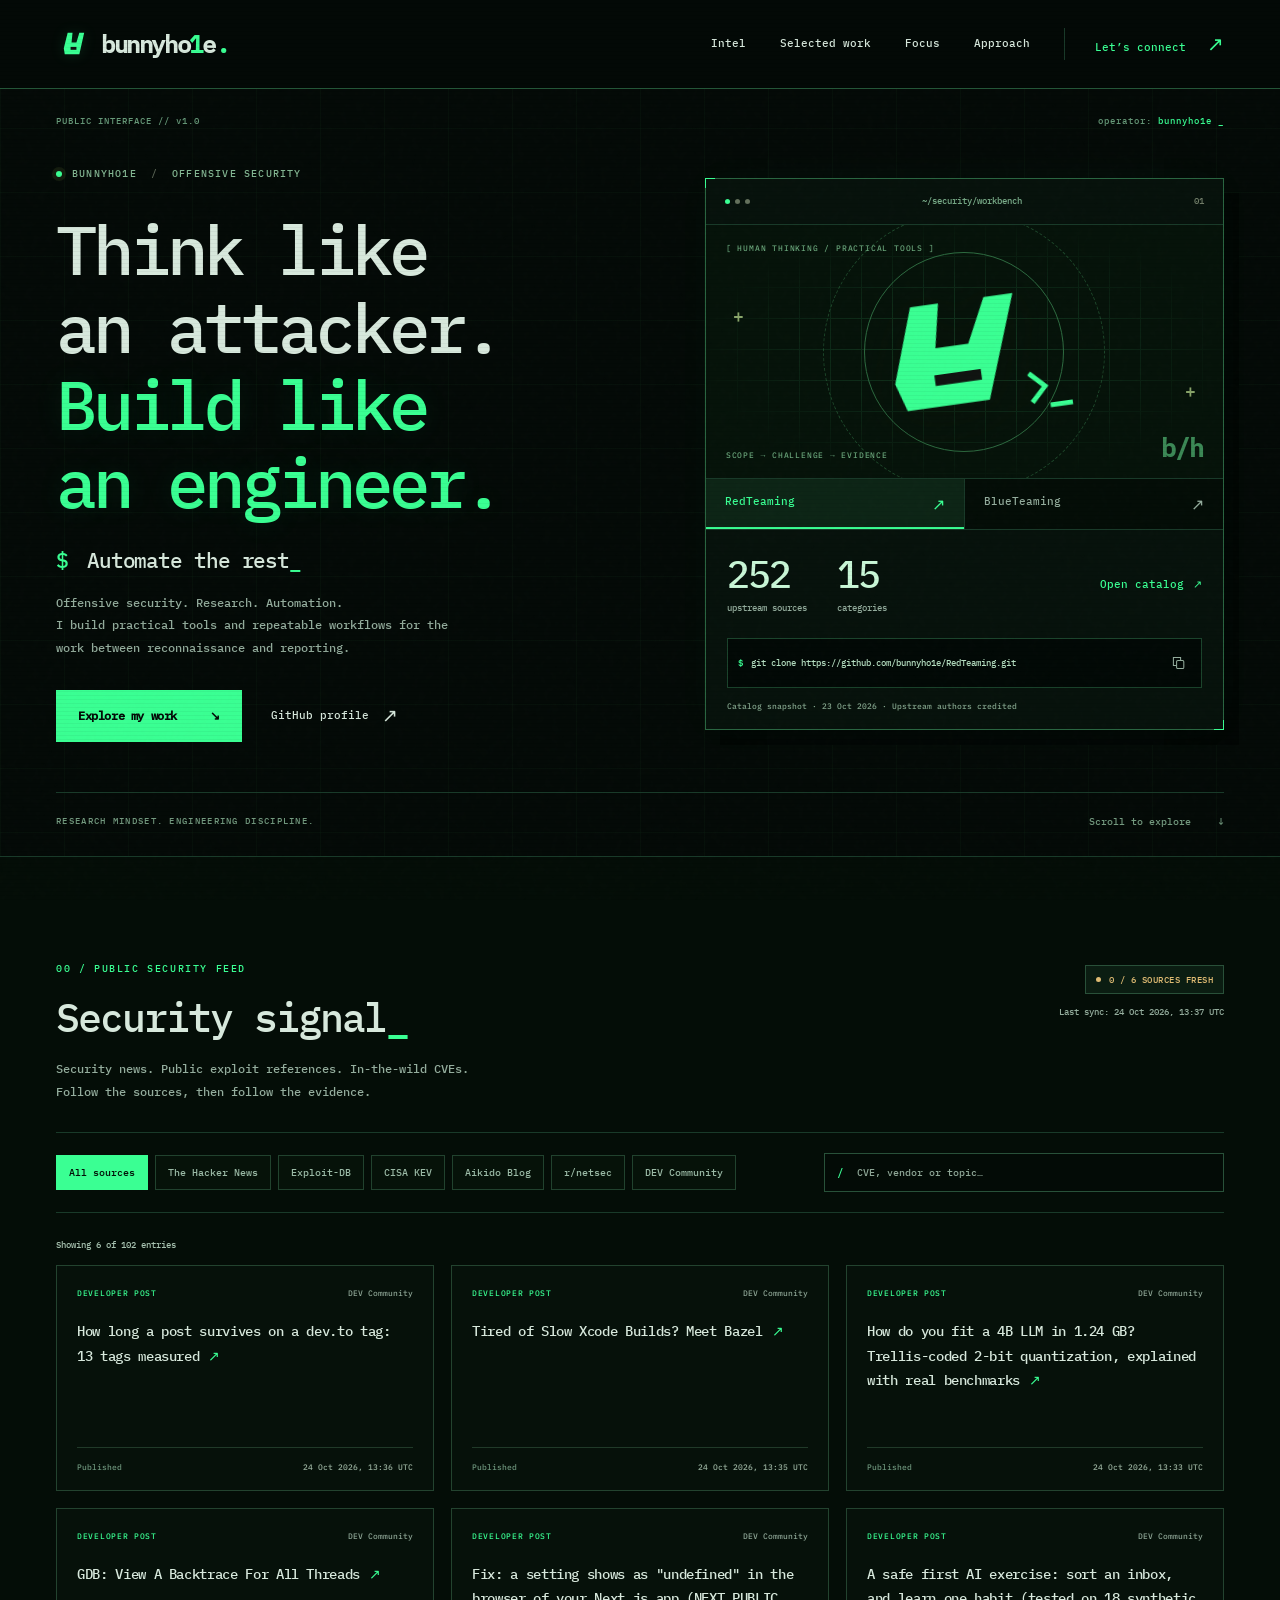
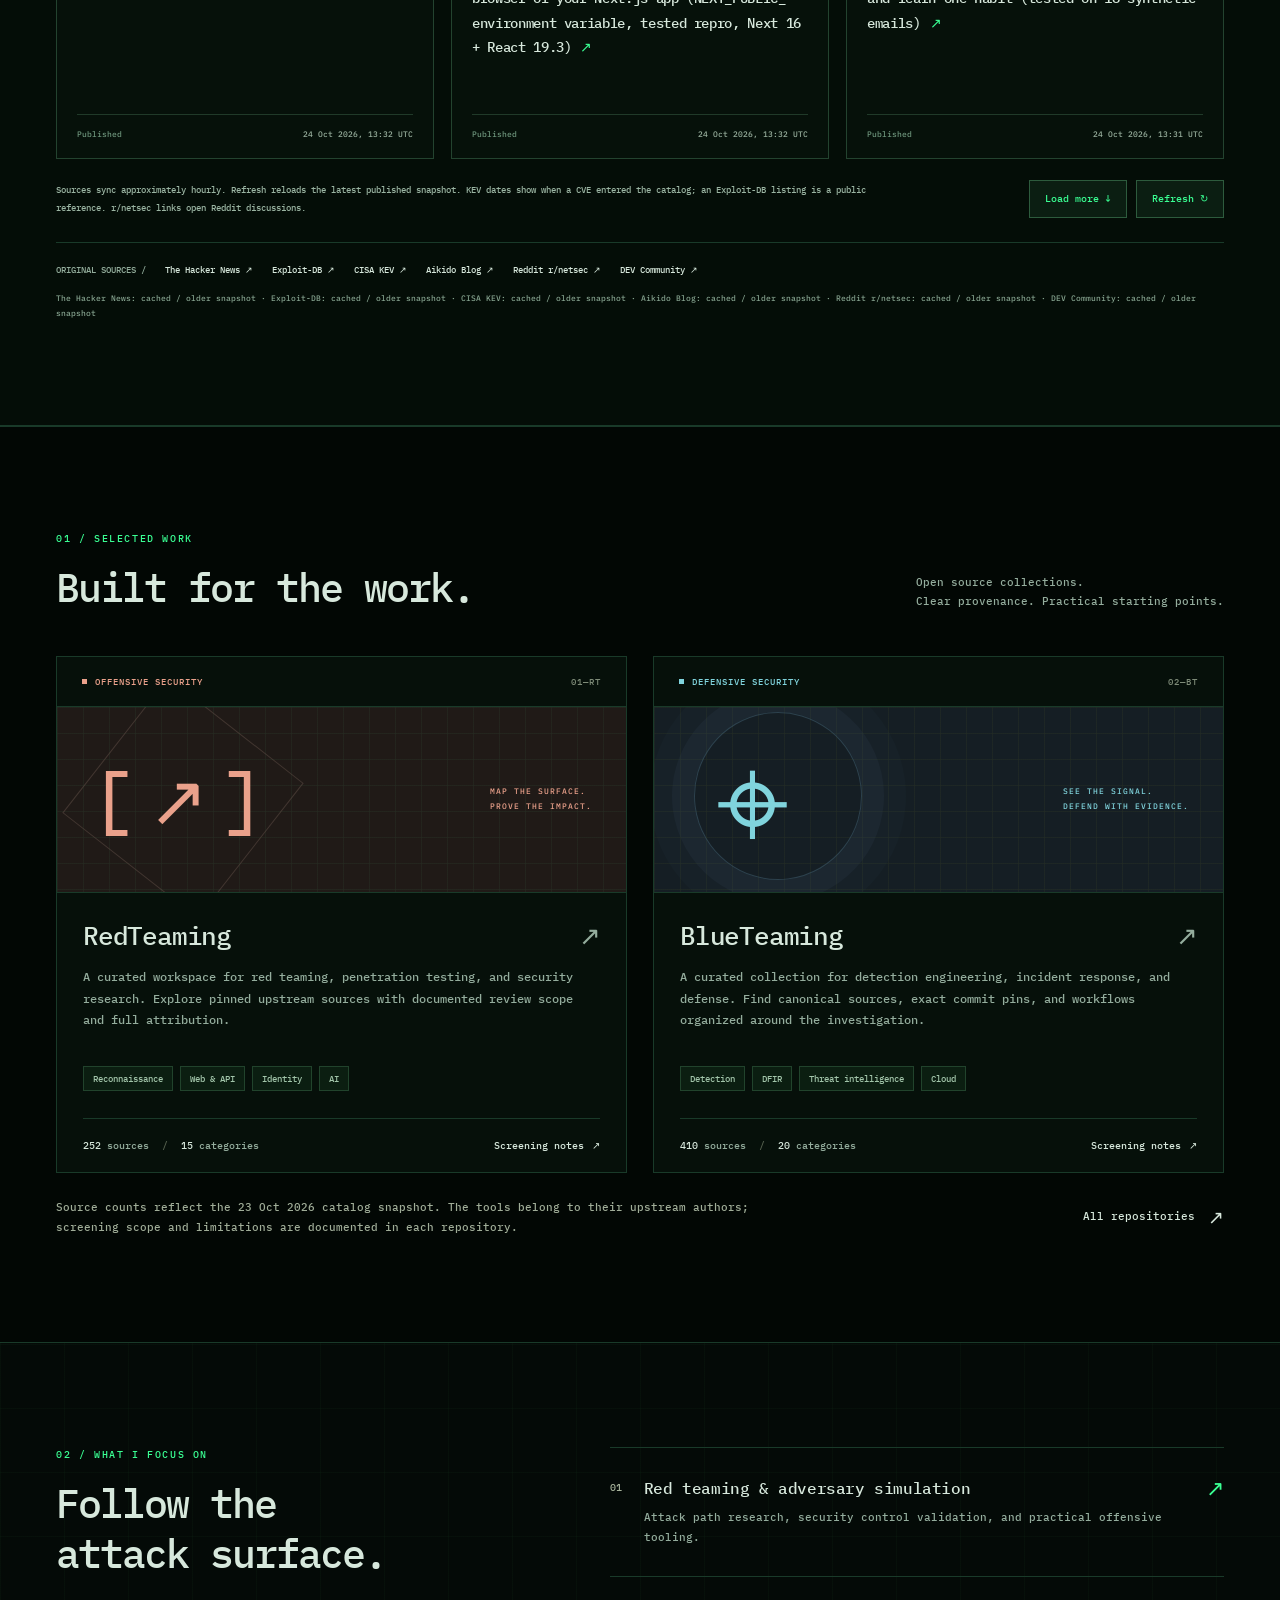
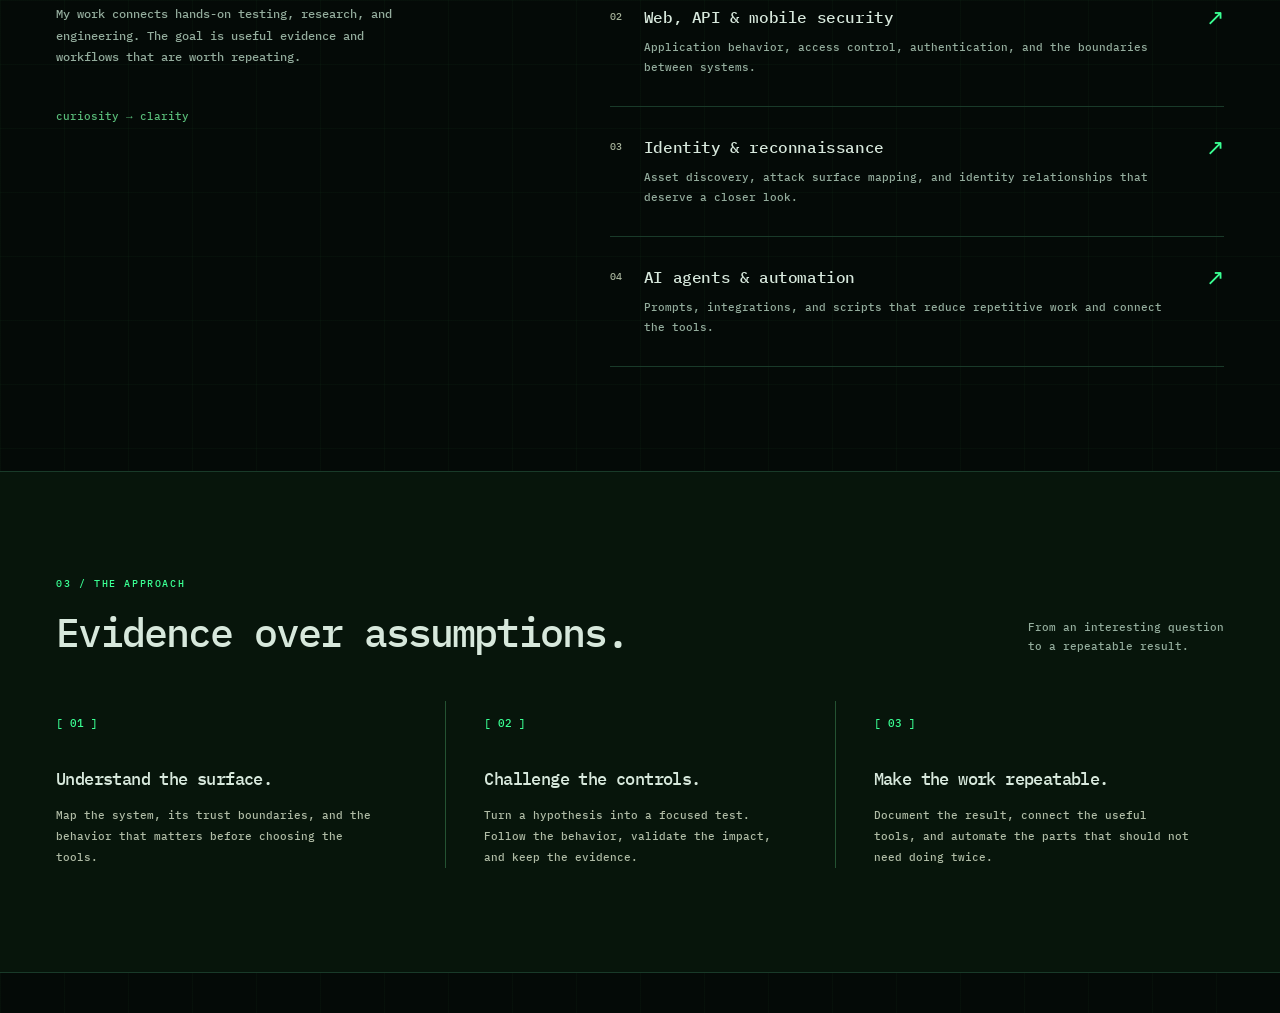
==== index.html @ ba708847 "Add DEV Community to the hourly news feed Include the official DEV main RSS feed with a source filte" ====
<!doctype html>
<html lang="en">
<head>
  <meta charset="utf-8">
  <meta name="viewport" content="width=device-width, initial-scale=1">
  <meta name="theme-color" content="#101411">
  <meta name="description" content="bunnyho1e — security engineer, pentester, and red teamer. Practical tools, curated security sources, AI agents, and repeatable workflows.">
  <meta name="color-scheme" content="dark">
  <meta http-equiv="Content-Security-Policy" content="default-src 'self'; script-src 'self'; style-src 'self'; font-src 'self'; img-src 'self' data:; connect-src 'self'; object-src 'none'; base-uri 'self'; form-action 'none'; upgrade-insecure-requests">
  <meta property="og:type" content="website">
  <meta property="og:title" content="bunnyho1e — Offensive Security">
  <meta property="og:description" content="Think like an attacker. Build like an engineer. Automate the rest.">
  <meta property="og:url" content="https://bunnyho1e.github.io/">
  <meta name="twitter:card" content="summary">
  <title>bunnyho1e — Offensive Security</title>
  <link rel="canonical" href="https://bunnyho1e.github.io/">
  <link rel="icon" type="image/svg+xml" href="./favicon.svg">
  <link rel="preload" href="./ibm-plex-mono-latin.woff2" as="font" type="font/woff2" crossorigin>
  <link rel="stylesheet" href="./terminal-v2.css">
  <link rel="stylesheet" href="./signal-feed.css">
  <script src="./site.js" defer></script>
  <script src="./signal-feed.js?v=4" defer></script>
</head>
<body class="terminal-mode">
  <a class="skip-link" href="#main">Skip to content</a>
  <div class="page-grain" aria-hidden="true"></div>
  <header class="site-header">
    <div class="container header-inner">
      <a class="brand" href="#top" aria-label="bunnyho1e — home">
        <svg class="brand-icon" viewBox="0 0 36 36" aria-hidden="true"><path d="M8 23 12 7h5l-1 10h5l3-10h5l-5 22H9l-1-6Z" fill="currentColor"/><path d="M15 23h6" stroke="#101411" stroke-width="3"/></svg>
        <span>bunnyho<span class="brand-one">1</span>e<span class="brand-dot">.</span></span>
      </a>
      <button class="menu-toggle" type="button" aria-label="Open navigation" aria-expanded="false" aria-controls="site-nav"><span></span><span></span></button>
      <nav class="site-nav" id="site-nav" aria-label="Main navigation">
        <a href="#intel">Intel</a><a href="#work">Selected work</a><a href="#focus">Focus</a><a href="#approach">Approach</a>
        <a class="nav-contact" href="#contact">Let’s connect <span aria-hidden="true">↗</span></a>
      </nav>
    </div>
  </header>

  <main id="main">
    <div class="terminal-masthead container"><span>PUBLIC INTERFACE // v1.0</span><span>operator: <strong>bunnyho1e</strong> <i aria-hidden="true">_</i></span></div>
    <section class="hero container" id="top" aria-labelledby="hero-heading">
      <div class="hero-copy">
        <p class="eyebrow"><span class="status-dot" aria-hidden="true"></span> bunnyho1e <span class="eyebrow-divider">/</span> Offensive security</p>
        <h1 id="hero-heading">Think like<br> an attacker.<br> <span>Build like<br> an engineer.</span></h1>
        <p class="hero-kicker"><span class="prompt" aria-hidden="true">$</span> Automate the rest<span class="terminal-cursor" aria-hidden="true">_</span></p>
        <p class="hero-description">Offensive security. Research. Automation.<br> I build practical tools and repeatable workflows for the work between reconnaissance and reporting.</p>
        <div class="hero-actions">
          <a class="button button-primary" href="#work">Explore my work <span aria-hidden="true">↘</span></a>
          <a class="text-link" href="https://github.com/bunnyho1e" target="_blank" rel="noopener noreferrer">GitHub profile <span aria-hidden="true">↗</span><span class="sr-only"> (opens in a new tab)</span></a>
        </div>
      </div>

      <div class="workbench" aria-label="Explore my public source collections">
        <div class="workbench-top"><span class="terminal-dots" aria-hidden="true"><i></i><i></i><i></i></span><span>~/security/workbench</span><span class="workbench-version">01</span></div>
        <div class="workbench-art" aria-hidden="true">
          <div class="art-grid"></div><div class="orbit orbit-one"></div><div class="orbit orbit-two"></div>
          <div class="crosshair crosshair-one">+</div><div class="crosshair crosshair-two">+</div>
          <svg class="workbench-symbol" viewBox="0 0 220 160" fill="none"><path d="M35 103 61 27h29l-9 45h34l22-45h30l-38 105H44l-9-29Z" fill="currentColor"/><path d="M76 105h48" stroke="#101411" stroke-width="11"/><path d="m172 111 15 15-15 15M190 146h23" stroke="currentColor" stroke-width="5"/></svg>
          <span class="art-coordinate coordinate-top">[ HUMAN THINKING / PRACTICAL TOOLS ]</span>
          <span class="art-coordinate coordinate-bottom">SCOPE → CHALLENGE → EVIDENCE</span>
          <span class="art-note">b/h</span>
        </div>
        <div class="collection-tabs" role="tablist" aria-label="Choose a source collection">
          <button id="tab-red" type="button" role="tab" aria-selected="true" aria-controls="collection-panel" data-collection="red">RedTeaming <span aria-hidden="true">↗</span></button>
          <button id="tab-blue" type="button" role="tab" aria-selected="false" aria-controls="collection-panel" tabindex="-1" data-collection="blue">BlueTeaming <span aria-hidden="true">↗</span></button>
        </div>
        <div class="collection-panel" id="collection-panel" role="tabpanel" aria-labelledby="tab-red" tabindex="0">
          <div class="collection-readout"><div><strong id="source-count">252</strong><span>upstream sources</span></div><div><strong id="category-count">15</strong><span>categories</span></div><a id="collection-link" href="https://github.com/bunnyho1e/RedTeaming" target="_blank" rel="noopener noreferrer" aria-label="Open RedTeaming on GitHub (opens in a new tab)">Open catalog <span aria-hidden="true">↗</span></a></div>
          <div class="command-row"><span class="command-prefix" aria-hidden="true">$</span><code id="clone-command">git clone https://github.com/bunnyho1e/RedTeaming.git</code><button id="copy-command" class="copy-button" type="button" aria-label="Copy clone command"><svg viewBox="0 0 20 20" aria-hidden="true"><rect x="7" y="7" width="9" height="10" rx="1.5"/><path d="M12 7V3H3v10h4"/></svg><span class="copy-label">Copy</span></button></div>
          <p class="snapshot-note">Catalog snapshot · 23 Oct 2026 · Upstream authors credited</p>
        </div>
        <p class="sr-only" id="copy-status" role="status" aria-live="polite"></p>
      </div>
      <div class="hero-bottom"><span>RESEARCH MINDSET. ENGINEERING DISCIPLINE.</span><a href="#work">Scroll to explore <span aria-hidden="true">↓</span></a></div>
    </section>

    <section class="signal-section section" id="intel" aria-labelledby="signal-heading" aria-busy="true">
      <div class="container">
        <div class="section-heading"><div><p class="eyebrow section-number">00 / Public security feed</p><h2 id="signal-heading">Security signal<span class="accent">_</span></h2><p class="signal-intro">Security news. Public exploit references. In-the-wild CVEs.<br>Follow the sources, then follow the evidence.</p></div><div class="signal-sync"><span class="signal-health" id="signal-health">CONNECTING TO FEED</span><p id="signal-updated">Last sync: checking…</p></div></div>
        <div class="signal-controls"><div class="signal-filters" role="group" aria-label="Filter headlines by source"><button class="signal-filter" type="button" data-signal-source="all" aria-pressed="true">All sources</button><button class="signal-filter" type="button" data-signal-source="thn" aria-pressed="false">The Hacker News</button><button class="signal-filter" type="button" data-signal-source="edb" aria-pressed="false">Exploit-DB</button><button class="signal-filter" type="button" data-signal-source="kev" aria-pressed="false">CISA KEV</button><button class="signal-filter" type="button" data-signal-source="aikido" aria-pressed="false">Aikido Blog</button><button class="signal-filter" type="button" data-signal-source="netsec" aria-pressed="false">r/netsec</button><button class="signal-filter" type="button" data-signal-source="devto" aria-pressed="false">DEV Community</button></div><label class="signal-search"><span aria-hidden="true">/</span><span class="sr-only">Search headlines, CVEs, vendors or topics</span><input id="signal-search" type="search" placeholder="CVE, vendor or topic…" autocomplete="off" maxlength="160"></label></div>
        <p class="signal-results" id="signal-result" role="status" aria-live="polite">Loading public feeds…</p>
        <div class="signal-grid" id="signal-cards"></div>
        <div class="signal-footer"><p>Sources sync approximately hourly. Refresh reloads the latest published snapshot. KEV dates show when a CVE entered the catalog; an Exploit-DB listing is a public reference. r/netsec links open Reddit discussions.</p><div class="signal-actions"><button id="signal-more" class="signal-action" type="button" hidden>Load more ↓</button><button id="signal-refresh" class="signal-action" type="button">Refresh ↻</button></div></div>
        <div class="signal-source-links"><span>ORIGINAL SOURCES /</span><a href="https://thehackernews.com/" target="_blank" rel="noopener noreferrer">The Hacker News ↗</a><a href="https://www.exploit-db.com/" target="_blank" rel="noopener noreferrer">Exploit-DB ↗</a><a href="https://www.cisa.gov/known-exploited-vulnerabilities-catalog" target="_blank" rel="noopener noreferrer">CISA KEV ↗</a><a href="https://www.aikido.dev/blog" target="_blank" rel="noopener noreferrer">Aikido Blog ↗</a><a href="https://www.reddit.com/r/netsec/" target="_blank" rel="noopener noreferrer">Reddit r/netsec ↗</a><a href="https://dev.to/" target="_blank" rel="noopener noreferrer">DEV Community ↗</a></div>
        <p class="signal-source-status" id="signal-source-status">Checking source status…</p>
        <noscript><p class="signal-empty">Enable JavaScript to load and filter headlines, or open the original source links above.</p></noscript>
      </div>
    </section>

    <section class="work-section section" id="work" aria-labelledby="work-heading">
      <div class="container">
        <div class="section-heading"><div><p class="eyebrow section-number">01 / Selected work</p><h2 id="work-heading">Built for the work.</h2></div><p>Open source collections.<br> Clear provenance. Practical starting points.</p></div>
        <div class="project-grid">
          <article class="project-card project-red">
            <div class="project-top"><span class="project-label"><span class="project-dot" aria-hidden="true"></span> OFFENSIVE SECURITY</span><span class="project-index" aria-hidden="true">01—RT</span></div>
            <div class="project-art red-art" aria-hidden="true"><span class="project-glyph">[<b>↗</b>]</span><span class="art-small">MAP THE SURFACE.<br> PROVE THE IMPACT.</span></div>
            <div class="project-content"><h3><a href="https://github.com/bunnyho1e/RedTeaming" target="_blank" rel="noopener noreferrer">RedTeaming <span aria-hidden="true">↗</span><span class="sr-only"> on GitHub (opens in a new tab)</span></a></h3><p>A curated workspace for red teaming, penetration testing, and security research. Explore pinned upstream sources with documented review scope and full attribution.</p><div class="project-tags"><span>Reconnaissance</span><span>Web & API</span><span>Identity</span><span>AI</span></div><div class="project-bottom"><span><strong>252</strong> sources <i>/</i> <strong>15</strong> categories</span><a href="https://github.com/bunnyho1e/RedTeaming/blob/main/SOURCE_REVIEW.md" target="_blank" rel="noopener noreferrer">Screening notes <span aria-hidden="true">↗</span><span class="sr-only"> (opens in a new tab)</span></a></div></div>
          </article>
          <article class="project-card project-blue">
            <div class="project-top"><span class="project-label"><span class="project-dot" aria-hidden="true"></span> DEFENSIVE SECURITY</span><span class="project-index" aria-hidden="true">02—BT</span></div>
            <div class="project-art blue-art" aria-hidden="true"><span class="project-glyph"><b>⌖</b></span><span class="art-small">SEE THE SIGNAL.<br> DEFEND WITH EVIDENCE.</span></div>
            <div class="project-content"><h3><a href="https://github.com/bunnyho1e/BlueTeaming" target="_blank" rel="noopener noreferrer">BlueTeaming <span aria-hidden="true">↗</span><span class="sr-only"> on GitHub (opens in a new tab)</span></a></h3><p>A curated collection for detection engineering, incident response, and defense. Find canonical sources, exact commit pins, and workflows organized around the investigation.</p><div class="project-tags"><span>Detection</span><span>DFIR</span><span>Threat intelligence</span><span>Cloud</span></div><div class="project-bottom"><span><strong>410</strong> sources <i>/</i> <strong>20</strong> categories</span><a href="https://github.com/bunnyho1e/BlueTeaming/blob/main/SOURCE_REVIEW.md" target="_blank" rel="noopener noreferrer">Screening notes <span aria-hidden="true">↗</span><span class="sr-only"> (opens in a new tab)</span></a></div></div>
          </article>
        </div>
        <div class="collection-footnote"><p>Source counts reflect the 23 Oct 2026 catalog snapshot. The tools belong to their upstream authors; screening scope and limitations are documented in each repository.</p><a class="text-link" href="https://github.com/bunnyho1e?tab=repositories" target="_blank" rel="noopener noreferrer">All repositories <span aria-hidden="true">↗</span><span class="sr-only"> (opens in a new tab)</span></a></div>
      </div>
    </section>

    <section class="focus-section section container" id="focus" aria-labelledby="focus-heading">
      <div class="focus-intro"><p class="eyebrow section-number">02 / What I focus on</p><h2 id="focus-heading">Follow the<br> attack surface.</h2><p>My work connects hands-on testing, research, and engineering. The goal is useful evidence and workflows that are worth repeating.</p><span class="focus-signature" aria-hidden="true">curiosity → clarity</span></div>
      <div class="focus-list">
        <article class="focus-item"><span class="focus-index">01</span><div><h3>Red teaming & adversary simulation</h3><p>Attack path research, security control validation, and practical offensive tooling.</p></div><span class="focus-mark" aria-hidden="true">↗</span></article>
        <article class="focus-item"><span class="focus-index">02</span><div><h3>Web, API & mobile security</h3><p>Application behavior, access control, authentication, and the boundaries between systems.</p></div><span class="focus-mark" aria-hidden="true">↗</span></article>
        <article class="focus-item"><span class="focus-index">03</span><div><h3>Identity & reconnaissance</h3><p>Asset discovery, attack surface mapping, and identity relationships that deserve a closer look.</p></div><span class="focus-mark" aria-hidden="true">↗</span></article>
        <article class="focus-item"><span class="focus-index">04</span><div><h3>AI agents & automation</h3><p>Prompts, integrations, and scripts that reduce repetitive work and connect the tools.</p></div><span class="focus-mark" aria-hidden="true">↗</span></article>
      </div>
    </section>

    <section class="approach-section section" id="approach" aria-labelledby="approach-heading">
      <div class="container"><div class="section-heading"><div><p class="eyebrow section-number">03 / The approach</p><h2 id="approach-heading">Evidence over assumptions.</h2></div><p>From an interesting question<br> to a repeatable result.</p></div>
        <div class="approach-grid"><article><span class="step-number">[ 01 ]</span><h3>Understand the surface.</h3><p>Map the system, its trust boundaries, and the behavior that matters before choosing the tools.</p></article><article><span class="step-number">[ 02 ]</span><h3>Challenge the controls.</h3><p>Turn a hypothesis into a focused test. Follow the behavior, validate the impact, and keep the evidence.</p></article><article><span class="step-number">[ 03 ]</span><h3>Make the work repeatable.</h3><p>Document the result, connect the useful tools, and automate the parts that should not need doing twice.</p></article></div>
      </div>
    </section>

    <section class="contact-section container" id="contact" aria-labelledby="contact-heading">
      <p class="eyebrow section-number">04 / Keep the conversation going</p>
      <div class="contact-inner"><div><h2 id="contact-heading">Good questions.<br> <span>Better security.</span></h2><p>Explore the repositories, follow the work,<br> or connect with me on GitHub.</p></div><a class="contact-button" href="https://github.com/bunnyho1e" target="_blank" rel="noopener noreferrer"><span class="contact-arrow" aria-hidden="true">↗</span><span>Find me on GitHub<span class="sr-only"> (opens in a new tab)</span></span><small>@bunnyho1e</small></a></div>
    </section>
  </main>

  <footer class="site-footer container"><a class="footer-brand" href="#top">bunnyho1e<span>.</span></a><p>© <span id="copyright-year">2026</span> bunnyho1e</p><a href="https://github.com/bunnyho1e/bunnyho1e.github.io" target="_blank" rel="noopener noreferrer">View site source <span aria-hidden="true">↗</span><span class="sr-only"> (opens in a new tab)</span></a><a class="back-top" href="#top" aria-label="Back to top">↑</a></footer>
</body>
</html>
---- terminal-v2.css ----
@font-face{font-family:Space Grotesk;src:url('./space-grotesk-latin.woff2') format('woff2');font-style:normal;font-weight:400 700;font-display:swap}
@font-face{font-family:IBM Plex Mono;src:url('./ibm-plex-mono-latin.woff2') format('woff2');font-style:normal;font-weight:400;font-display:swap}
:root{--bg:#101411;--bg-deep:#0c100d;--panel:#171d18;--text:#f0f2e9;--muted:#a4aea3;--line:#303a30;--accent:#c7f36b;--blue:#96c5eb;--red:#ef9e8d;--mono:'IBM Plex Mono',ui-monospace,monospace;--sans:'Space Grotesk',Arial,sans-serif;--width:1280px}
*{box-sizing:border-box}html{scroll-behavior:smooth;scroll-padding-top:110px}body{margin:0;background:var(--bg);color:var(--text);font:400 16px/1.6 var(--sans);-webkit-font-smoothing:antialiased}::selection{background:var(--accent);color:var(--bg)}a{color:inherit;text-decoration:none}button{font:inherit}button,a{-webkit-tap-highlight-color:transparent}button{cursor:pointer}svg{display:block}button:focus-visible,a:focus-visible,[tabindex]:focus-visible{outline:2px solid var(--accent);outline-offset:6px}button:disabled{cursor:wait}.container{width:min(var(--width),calc(100% - 112px));margin-inline:auto}.page-grain{position:fixed;pointer-events:none;inset:0;z-index:10;opacity:.025;background-image:url("data:image/svg+xml,%3Csvg viewBox='0 0 160 160' xmlns='http://www.w3.org/2000/svg'%3E%3Cfilter id='n'%3E%3CfeTurbulence type='fractalNoise' baseFrequency='.8' numOctaves='3' stitchTiles='stitch'/%3E%3C/filter%3E%3Crect width='100%25' height='100%25' opacity='.5' filter='url(%23n)'/%3E%3C/svg%3E")}.sr-only{position:absolute!important;width:1px;height:1px;padding:0;margin:-1px;overflow:hidden;clip:rect(0,0,0,0);white-space:nowrap;border:0}.skip-link{position:fixed;top:10px;left:10px;padding:12px 20px;background:var(--accent);color:var(--bg);z-index:100;transform:translateY(-200%)}.skip-link:focus{transform:translateY(0)}
.site-header{position:sticky;top:0;z-index:20;background:rgba(16,20,17,.96);border-bottom:1px solid var(--line);backdrop-filter:blur(16px)}.header-inner{display:flex;align-items:center;justify-content:space-between;min-height:88px;gap:28px}.brand{display:flex;gap:10px;align-items:center;font-weight:700;font-size:25px;letter-spacing:-1px}.brand-icon{width:35px;height:35px;color:var(--accent)}.brand-one,.brand-dot{color:var(--accent)}.brand-dot{margin-left:2px}.site-nav{display:flex;align-items:center;gap:34px;font-size:14px}.site-nav>a{transition:color .2s}.site-nav>a:hover,.site-nav>a[aria-current]{color:var(--accent)}.nav-contact{padding-left:30px;border-left:1px solid var(--line)}.nav-contact span{margin-left:14px;color:var(--accent);font-size:20px}.menu-toggle{display:none}
.hero{display:grid;grid-template-columns:1.13fr 1fr;gap:50px 62px;align-items:center;padding-top:65px}.eyebrow{display:flex;align-items:center;gap:10px;font:400 10px/1.6 var(--mono);letter-spacing:1.2px;text-transform:uppercase;color:var(--muted);margin:0 0 29px}.status-dot{width:6px;height:6px;border-radius:50%;background:var(--accent);box-shadow:0 0 0 4px rgba(199,243,107,.08)}.eyebrow-divider{margin:0 4px;color:#596455}h1{font-size:clamp(58px,6.1vw,88px);letter-spacing:-5px;font-weight:600;line-height:1.01;margin:0}h1>span{color:var(--accent)}.hero-kicker{font-size:25px;letter-spacing:-1px;margin:23px 0 14px;font-weight:500}.accent{color:var(--accent)}.hero-description{font-size:15px;line-height:1.8;max-width:425px;color:var(--muted);margin:0}.hero-actions{display:flex;align-items:center;gap:29px;margin-top:30px}.button{display:inline-flex;align-items:center;justify-content:space-between;gap:33px;padding:14px 22px;font-size:14px;font-weight:600;min-height:52px;transition:background .2s,transform .2s}.button-primary{background:var(--accent);color:var(--bg)}.button-primary:hover{background:#d9ff8e;transform:translateY(-2px)}.text-link{display:inline-flex;align-items:center;gap:13px;font-size:13px;border-bottom:1px solid transparent}.text-link:hover{color:var(--accent);border-bottom-color:currentColor}.text-link>span[aria-hidden]{font-size:19px}.hero-bottom{grid-column:1/-1;display:flex;justify-content:space-between;border-top:1px solid var(--line);padding:21px 0 27px;color:var(--muted);font:400 9px/1.5 var(--mono);letter-spacing:1.3px}.hero-bottom a{letter-spacing:0;font-family:var(--sans);font-size:12px;display:flex;gap:27px}.hero-bottom a:hover{color:var(--accent)}
.workbench{border:1px solid #46523a;position:relative;background:var(--panel);box-shadow:18px 18px 0 #0d110e;min-width:0}.workbench:before,.workbench:after{content:'';position:absolute;width:9px;height:9px;border-color:var(--accent);border-style:solid;z-index:2}.workbench:before{top:-1px;left:-1px;border-width:1px 0 0 1px}.workbench:after{bottom:-1px;right:-1px;border-width:0 1px 1px 0}.workbench-top{display:flex;align-items:center;justify-content:space-between;gap:10px;padding:17px 19px;border-bottom:1px solid var(--line);font:400 9px/1.2 var(--mono);color:var(--muted)}.terminal-dots{display:flex;gap:5px}.terminal-dots i{height:5px;width:5px;border-radius:50%;background:#64715c}.terminal-dots i:first-child{background:var(--accent)}.workbench-version{color:#74816b}.workbench-art{height:253px;position:relative;display:flex;align-items:center;justify-content:center;overflow:hidden;background:#141d12;color:var(--accent)}.art-grid{position:absolute;inset:0;opacity:.48;background-image:linear-gradient(#35402d 1px,transparent 1px),linear-gradient(90deg,#35402d 1px,transparent 1px);background-size:31px 31px;mask-image:radial-gradient(ellipse at center,#000,transparent 75%)}.orbit{position:absolute;border:1px solid #435136;border-radius:50%;width:200px;height:200px}.orbit-two{width:282px;height:282px;border-style:dashed;opacity:.6}.workbench-symbol{width:215px;height:156px;z-index:1;transform:rotate(-8deg);filter:drop-shadow(0 10px 20px #0a120880)}.art-coordinate{position:absolute;left:20px;font:400 8px/1.5 var(--mono);letter-spacing:.8px;color:#879678}.coordinate-top{top:17px}.coordinate-bottom{bottom:17px}.art-note{position:absolute;bottom:10px;right:20px;font-size:25px;font-weight:600;letter-spacing:-1px;color:#6c8054}.crosshair{position:absolute;color:#89a56a;font:400 18px/1 var(--mono)}.crosshair-one{left:27px;top:83px}.crosshair-two{right:27px;bottom:77px}.collection-tabs{display:flex;border-block:1px solid var(--line);background:#111710}.collection-tabs button{flex:1;color:var(--muted);background:transparent;border:0;padding:15px 19px;text-align:left;font:400 11px var(--mono);display:flex;justify-content:space-between;transition:color .2s,background .2s;box-shadow:inset 0 -2px transparent}.collection-tabs button+button{border-left:1px solid var(--line)}.collection-tabs button[aria-selected=true]{color:var(--accent);box-shadow:inset 0 -2px var(--accent);background:#1f2919}.collection-tabs button:hover{color:var(--text)}.collection-tabs button>span{font-size:16px}.collection-panel{padding:25px 21px 16px}.collection-readout{display:flex;align-items:center;gap:30px}.collection-readout>div{display:flex;flex-direction:column}.collection-readout strong{font-size:43px;line-height:1;font-weight:500;letter-spacing:-2px}.collection-readout>div>span{font:400 9px/1.6 var(--mono);color:var(--muted);margin-top:8px}.collection-readout>a{margin-left:auto;color:var(--accent);font-size:11px;display:flex;align-items:center;gap:9px}.collection-readout>a:hover{text-decoration:underline}.command-row{margin-top:23px;display:flex;align-items:center;gap:8px;padding:12px 10px;background:#0d130d;border:1px solid var(--line);font:400 9px/1.6 var(--mono)}.command-prefix{color:var(--accent)}.command-row code{font:inherit;color:#ccd6c1;overflow-wrap:anywhere;min-width:0;flex:1}.copy-button{flex:none;display:flex;align-items:center;gap:5px;border:0;background:transparent;color:var(--muted);padding:4px;font:400 9px var(--mono)}.copy-button svg{height:16px;width:16px;stroke:currentColor;stroke-width:1.3;fill:none}.copy-button:hover,.copy-button.copied{color:var(--accent)}.copy-label{display:none}.snapshot-note{font:400 8px/1.6 var(--mono);color:#94a28c;margin:12px 0 0}.workbench[data-active=blue] .workbench-art{color:var(--blue);background:#131d23}.workbench[data-active=blue] .collection-tabs button[aria-selected=true]{color:var(--blue);box-shadow:inset 0 -2px var(--blue);background:#1b2831}.workbench[data-active=blue] .collection-readout>a{color:var(--blue)}
.section{padding-top:104px;padding-bottom:104px}.work-section{background:var(--bg-deep);border-block:1px solid var(--line)}.section-heading{display:flex;justify-content:space-between;gap:32px;align-items:flex-end;margin-bottom:43px}.section-number{color:var(--accent);margin-bottom:15px;letter-spacing:1.6px}.section-heading h2,.focus-intro h2{font-size:clamp(34px,3.6vw,50px);font-weight:500;letter-spacing:-2px;line-height:1.14;margin:0}.section-heading>p{font-size:14px;line-height:1.7;color:var(--muted);margin:0 0 2px}.project-grid{display:grid;grid-template-columns:1fr 1fr;gap:26px}.project-card{border:1px solid var(--line);background:var(--bg);transition:border-color .25s,transform .25s;min-width:0}.project-card:hover{transform:translateY(-4px);border-color:#5a6853}.project-top{display:flex;justify-content:space-between;align-items:center;padding:19px 25px;border-bottom:1px solid var(--line);font:400 9px var(--mono);letter-spacing:1px}.project-label{display:flex;gap:8px;align-items:center;color:var(--red)}.project-dot{height:5px;width:5px;background:currentColor}.project-blue .project-label{color:var(--blue)}.project-index{color:#7e8b78}.project-art{position:relative;height:186px;display:flex;align-items:center;justify-content:space-between;padding:16px 34px;border-bottom:1px solid var(--line);overflow:hidden;background-image:linear-gradient(#28302677 1px,transparent 1px),linear-gradient(90deg,#28302677 1px,transparent 1px);background-size:26px 26px}.project-art:after{content:'';width:170px;height:170px;border:1px solid #63514880;position:absolute;left:40px;top:5px;transform:rotate(38deg)}.red-art{background-color:#201a17;color:var(--red)}.blue-art{background-color:#151e24;color:var(--blue)}.blue-art:after{border-color:#45657780;border-radius:50%;width:166px;height:166px;box-shadow:0 0 0 22px #49637c18,0 0 0 44px #49637c0d}.project-glyph{font-size:72px;letter-spacing:14px;z-index:1;line-height:1;font-family:var(--mono)}.project-glyph b{font-weight:400}.blue-art .project-glyph{font:400 130px/.9 var(--sans);letter-spacing:0;margin-left:28px}.art-small{font:400 8px/1.9 var(--mono);letter-spacing:1px;position:relative;z-index:1}.project-content{padding:27px 26px 0}.project-content h3{font-size:29px;letter-spacing:-1.2px;line-height:1.2;font-weight:500;margin:0 0 15px}.project-content h3 a{display:flex;align-items:center;justify-content:space-between}.project-content h3 a>span[aria-hidden]{font-size:26px;color:var(--muted)}.project-content h3 a:hover,.project-content h3 a:hover>span{color:var(--accent)}.project-content>p{color:var(--muted);font-size:14px;line-height:1.8;margin:0;min-height:77px}.project-tags{display:flex;flex-wrap:wrap;gap:7px;margin:23px 0 27px}.project-tags span{font:400 9px var(--mono);color:#b7c1b1;background:#1b231a;padding:6px 9px;border:1px solid #2c3828}.project-bottom{display:flex;align-items:center;justify-content:space-between;gap:16px;border-top:1px solid var(--line);padding:19px 0;font:400 10px/1.5 var(--mono);color:var(--muted)}.project-bottom strong{font-weight:400;color:var(--text)}.project-bottom i{font-style:normal;margin:0 7px;color:#56614f}.project-bottom a{color:var(--text);display:flex;gap:8px;align-items:center}.project-bottom a:hover{color:var(--accent)}.collection-footnote{display:flex;justify-content:space-between;gap:40px;align-items:center;padding-top:25px}.collection-footnote p{font-size:11px;color:#a0ad98;line-height:1.8;max-width:700px;margin:0}.collection-footnote>a{flex:none}
.focus-section{display:grid;grid-template-columns:.85fr 1.15fr;gap:100px}.focus-intro>p:not(.eyebrow){font-size:14px;color:var(--muted);line-height:1.8;margin:25px 0 0;max-width:345px}.focus-signature{display:block;font:400 11px var(--mono);color:#899d75;margin-top:41px}.focus-list{border-top:1px solid var(--line)}.focus-item{display:flex;gap:22px;align-items:flex-start;padding:29px 0;border-bottom:1px solid var(--line)}.focus-index{font:400 10px var(--mono);color:#a7b39b;padding-top:4px}.focus-item>div{flex:1}.focus-item h3{font-size:18px;font-weight:500;line-height:1.4;letter-spacing:-.4px;margin:0 0 9px}.focus-item p{font-size:13px;color:var(--muted);line-height:1.8;margin:0}.focus-mark{font-size:22px;color:#91a57d;line-height:1;margin-left:10px}.approach-section{background:#171e15;border-block:1px solid var(--line)}.approach-grid{display:grid;grid-template-columns:repeat(3,1fr)}.approach-grid article{padding:8px 38px 0;border-left:1px solid #3a4733}.approach-grid article:first-child{padding-left:0;border-left:0}.approach-grid article:last-child{padding-right:0}.step-number{font:400 11px var(--mono);color:var(--accent)}.approach-grid h3{font-size:20px;font-weight:500;letter-spacing:-.6px;margin:34px 0 13px;line-height:1.4}.approach-grid p{font-size:13px;color:#b0bca6;line-height:1.9;margin:0;max-width:320px}
.contact-section{padding-top:110px;padding-bottom:100px}.contact-inner{display:flex;justify-content:space-between;align-items:center;gap:40px}.contact-inner h2{font-size:clamp(40px,5.7vw,76px);font-weight:500;line-height:1.1;letter-spacing:-3px;margin:7px 0 24px}.contact-inner h2>span{color:var(--accent)}.contact-inner p{color:var(--muted);font-size:14px;line-height:1.9;margin:0}.contact-button{border:1px solid #506340;display:flex;flex-direction:column;align-items:flex-start;justify-content:center;min-width:235px;min-height:220px;padding:30px 33px;background:#192314;transition:background .25s,transform .25s}.contact-button:hover{background:#24321b;transform:translateY(-4px)}.contact-arrow{font-size:65px;color:var(--accent);line-height:1.05;margin-bottom:23px}.contact-button>span:not(.contact-arrow){font-size:17px;font-weight:500;letter-spacing:-.4px}.contact-button small{font:400 11px var(--mono);color:#aabd98;margin-top:7px}.site-footer{display:flex;align-items:center;gap:30px;border-top:1px solid var(--line);padding-block:25px 29px;font-size:11px;color:var(--muted)}.footer-brand{font-size:19px;font-weight:600;letter-spacing:-1px;color:var(--text)}.footer-brand>span{color:var(--accent)}.site-footer p{margin:0}.site-footer>a:nth-last-child(2){margin-left:auto}.site-footer>a:hover{color:var(--accent)}.back-top{display:flex;justify-content:center;align-items:center;height:32px;width:32px;border:1px solid var(--line);font-size:17px}
@media(min-width:1500px){.hero{gap:60px 95px;padding-top:78px}.workbench-art{height:290px}.hero-bottom{margin-top:15px}h1{font-size:94px}}
@media(max-width:1150px){.container{width:calc(100% - 72px)}.hero{gap:45px 36px}.eyebrow{font-size:9px;letter-spacing:.8px}h1{font-size:68px;letter-spacing:-3.8px}.workbench-art{height:240px}.collection-readout{gap:23px}.collection-readout strong{font-size:37px}.collection-readout>a{font-size:10px;gap:4px}.hero-actions{gap:20px}.button{gap:20px;padding-inline:18px}.focus-section{gap:65px}.project-art{padding-inline:26px}.project-glyph{font-size:64px}.art-small{font-size:7px}.project-bottom{font-size:9px}.approach-grid article{padding-inline:26px}}
@media(max-width:900px){.container{width:calc(100% - 48px)}.header-inner{min-height:76px}.site-nav{gap:23px;font-size:12px}.nav-contact{padding-left:20px}.hero{padding-top:52px;gap:40px 30px;grid-template-columns:1fr 1fr}h1{font-size:57px;letter-spacing:-3px}.eyebrow{flex-wrap:wrap;max-width:300px;gap:7px}.eyebrow-divider{margin:0}.hero-description{font-size:13px}.hero-kicker{font-size:22px}.hero-actions{flex-wrap:wrap;gap:18px}.button{font-size:13px}.workbench-top{font-size:8px;padding:15px}.workbench-art{height:240px}.collection-panel{padding:20px 15px 14px}.collection-readout{gap:22px;flex-wrap:wrap}.collection-readout>a{width:100%;margin-left:0;justify-content:space-between;padding-top:4px}.command-row{margin-top:16px;font-size:8px}.snapshot-note{font-size:7px}.section{padding-block:76px}.section-heading>p{font-size:12px}.project-grid{gap:18px}.project-top{padding:16px 18px;font-size:8px}.project-art{height:155px;padding:14px 20px}.project-glyph{font-size:52px;letter-spacing:8px}.blue-art .project-glyph{font-size:107px;margin-left:14px}.art-small{font-size:6px}.project-art:after{width:136px;height:136px;left:22px}.blue-art:after{width:136px;height:136px}.project-content{padding:24px 19px 0}.project-content h3{font-size:25px}.project-content>p{font-size:12px;min-height:86px}.project-tags{gap:5px}.project-tags span{font-size:8px;padding:5px 7px}.project-bottom{align-items:flex-start;flex-direction:column;gap:9px}.collection-footnote{gap:24px}.collection-footnote p{font-size:10px}.focus-section{gap:45px;grid-template-columns:.8fr 1.2fr}.focus-item{gap:15px;padding-block:24px}.focus-item h3{font-size:16px}.focus-item p{font-size:12px}.focus-mark{margin-left:0}.approach-grid article{padding-inline:22px}.approach-grid h3{font-size:18px}.approach-grid p{font-size:12px}.contact-section{padding-block:85px}.contact-button{min-width:205px;min-height:205px;padding:26px}.contact-inner h2{letter-spacing:-2px}}
@media(max-width:700px){html{scroll-padding-top:90px}.header-inner{min-height:72px;position:relative}.brand{font-size:23px}.brand-icon{width:31px;height:31px}.site-nav{gap:20px;flex-wrap:wrap;padding-bottom:16px}.header-inner{flex-wrap:wrap;gap:0}.site-nav{width:100%;justify-content:space-between;font-size:12px}.nav-contact{padding-left:0;border-left:0}.nav-contact span{margin-left:5px}.js .menu-toggle{display:flex;flex-direction:column;gap:6px;justify-content:center;align-items:center;width:40px;height:40px;border:1px solid var(--line);background:transparent;color:var(--text)}.menu-toggle span{width:17px;height:1px;background:currentColor;transition:transform .2s}.menu-toggle[aria-expanded=true] span:first-child{transform:translateY(3.5px) rotate(45deg)}.menu-toggle[aria-expanded=true] span:last-child{transform:translateY(-3.5px) rotate(-45deg)}.js .site-nav{display:none}.js .site-nav.is-open{display:flex}.hero{grid-template-columns:1fr;padding-top:40px;gap:46px}.eyebrow{max-width:none;font-size:9px;letter-spacing:.5px;gap:9px;margin-bottom:24px}h1{font-size:clamp(55px,12.2vw,77px);letter-spacing:-3.5px;line-height:1}.hero-kicker{font-size:24px;margin-top:24px}.hero-description{font-size:14px;max-width:440px}.hero-actions{gap:27px;margin-top:27px}.hero-actions .button{padding-inline:20px;gap:35px}.workbench{box-shadow:9px 9px 0 #0b100c}.workbench-art{height:250px}.workbench-top{padding:17px 19px;font-size:9px}.collection-tabs button{padding:16px 19px;font-size:11px}.collection-panel{padding:24px 20px 17px}.collection-readout{gap:28px;flex-wrap:nowrap}.collection-readout strong{font-size:43px}.collection-readout>a{width:auto;margin-left:auto;justify-content:initial;gap:9px;font-size:11px}.command-row{font-size:9px;margin-top:21px;padding:12px 9px}.snapshot-note{font-size:8px}.hero-bottom{gap:24px;padding-top:20px;padding-bottom:24px;margin-top:-5px;font-size:8px;letter-spacing:.8px}.hero-bottom>span{max-width:200px}.hero-bottom a{font-size:11px;gap:12px;white-space:nowrap}.section{padding-block:64px}.section-heading{display:block;margin-bottom:30px}.section-number{margin-bottom:13px;font-size:9px;letter-spacing:1.4px}.section-heading h2,.focus-intro h2{font-size:37px;letter-spacing:-1.6px}.section-heading>p{font-size:13px;margin-top:17px}.section-heading>p br{display:none}.project-grid{grid-template-columns:1fr;gap:24px}.project-top{padding:19px 22px;font-size:9px}.project-art{height:178px;padding-inline:30px}.project-glyph{font-size:70px;letter-spacing:13px}.blue-art .project-glyph{font-size:125px;margin-left:24px}.art-small{font-size:8px}.project-art:after{width:158px;height:158px;left:38px}.blue-art:after{width:158px;height:158px}.project-content{padding:25px 22px 0}.project-content h3{font-size:29px}.project-content>p{font-size:14px;min-height:0}.project-tags{margin-block:22px 25px}.project-tags span{font-size:9px;padding:6px 8px}.project-bottom{flex-direction:row;align-items:center;font-size:9px;padding-block:19px}.collection-footnote{display:block;padding-top:23px}.collection-footnote p{font-size:11px}.collection-footnote>a{margin-top:18px;font-size:12px}.focus-section{grid-template-columns:1fr;gap:31px}.focus-intro h2 br{display:none}.focus-intro>p:not(.eyebrow){font-size:14px;max-width:100%;margin-top:20px}.focus-signature{margin-top:24px}.focus-item{padding-block:25px;gap:18px}.focus-item h3{font-size:18px}.focus-item p{font-size:13px}.focus-mark{margin-left:5px}.approach-grid{grid-template-columns:1fr;gap:25px}.approach-grid article,.approach-grid article:first-child,.approach-grid article:last-child{border-left:0;padding:0 0 26px;border-bottom:1px solid #3a4733}.approach-grid article:last-child{padding-bottom:0;border-bottom:0}.approach-grid h3{font-size:21px;margin-top:16px;margin-bottom:10px}.approach-grid p{font-size:14px;max-width:100%}.contact-section{padding-block:68px}.contact-inner{display:block}.contact-inner h2{font-size:clamp(41px,10.4vw,65px);letter-spacing:-2.4px;line-height:1.1;margin-top:19px}.contact-inner p{font-size:14px}.contact-button{margin-top:30px;min-height:100px;min-width:0;display:grid;grid-template-columns:1fr auto;gap:0 30px;padding:23px 25px}.contact-arrow{grid-column:2;grid-row:1/3;margin:0;font-size:44px}.contact-button>span:not(.contact-arrow){grid-column:1;grid-row:1;font-size:18px}.contact-button small{grid-column:1;grid-row:2}.site-footer{flex-wrap:wrap;gap:15px 20px;padding-block:22px;font-size:10px}.footer-brand{font-size:18px}.site-footer p{margin-left:auto}.site-footer>a:nth-last-child(2){margin-left:0}.back-top{margin-left:auto}}
@media(max-width:360px){.container{width:calc(100% - 36px)}.eyebrow{font-size:8px;gap:6px}h1{font-size:51px;letter-spacing:-3px}.hero-actions{gap:20px}.hero-actions .button{gap:20px;padding-inline:16px;font-size:12px}.text-link{font-size:12px}.collection-readout{gap:21px}.collection-readout strong{font-size:37px}.collection-readout>a{font-size:10px;gap:4px}.collection-readout>div>span{font-size:8px}.command-row{font-size:8px}.snapshot-note{font-size:7px}.project-bottom{flex-direction:column;align-items:flex-start}.art-small{font-size:7px}}
@media(prefers-reduced-motion:reduce){html{scroll-behavior:auto}*,*:before,*:after{animation:none!important;transition:none!important}}

/* Terminal / operator theme */
:root{--bg:#040a07;--bg-deep:#020704;--panel:#07120c;--text:#d7e8dc;--muted:#94ad9d;--line:#193a29;--accent:#3aff93;--blue:#80d4dd;--red:#eaa18b;--sans:'IBM Plex Mono',ui-monospace,monospace}
body{background-image:linear-gradient(#1d573016 1px,transparent 1px),linear-gradient(90deg,#1d573016 1px,transparent 1px);background-size:64px 64px}
body:after{content:'';position:fixed;inset:0;pointer-events:none;z-index:30;background:repeating-linear-gradient(0deg,#0000000a 0px,#0000000a 1px,transparent 1px,transparent 4px)}
.site-header{background:#040a07f5;border-bottom-color:#245638}.brand{font-size:24px;letter-spacing:-1.4px}.brand-icon{filter:drop-shadow(0 0 7px #3aff9322)}.site-nav{font-size:11px}.nav-contact{color:var(--accent)}
.terminal-masthead{display:flex;justify-content:space-between;gap:20px;padding-top:25px;font:400 9px/1.6 var(--mono);letter-spacing:1px;color:#679a79}.terminal-masthead strong{font-weight:400;color:var(--accent)}.terminal-masthead i{font-style:normal;color:var(--accent);animation:cursor-blink 1.2s step-end infinite}
.hero{padding-top:38px}.hero .eyebrow{color:#83b692}.hero h1{font-size:clamp(42px,5.4vw,75px);line-height:1.12;letter-spacing:-4px;font-weight:500}.hero h1>span{text-shadow:0 0 30px #3aff9318}.hero-kicker{font-size:21px;letter-spacing:-1.1px}.prompt{color:var(--accent);margin-right:7px}.terminal-cursor{color:var(--accent);animation:cursor-blink 1.2s step-end infinite}.hero-description{font-size:12px;line-height:1.9}.button{font-size:12px;letter-spacing:-.4px}.text-link{font-size:11px}.hero-bottom{color:#739a7f}.hero-bottom a{font-size:10px}
.workbench{background:#07120c;border-color:#2a6541;box-shadow:0 0 40px #3aff9306,15px 15px 0 #020604}.workbench-top{color:#7baf8b}.workbench-art{background:#06130a}.art-grid{opacity:.65;background-image:linear-gradient(#1e5834 1px,transparent 1px),linear-gradient(90deg,#1e5834 1px,transparent 1px)}.orbit{border-color:#2e6c41}.art-coordinate{color:#69a57a}.art-note{color:#3c8956}.collection-tabs{background:#040d07}.collection-tabs button[aria-selected=true]{background:#0d2516}.collection-readout strong{font-size:38px;letter-spacing:-2px;color:#c9f7d7}.command-row{background:#020906;border-color:#1b442c}.command-row code{color:#b5dfc1}.command-prefix{color:var(--accent)}.snapshot-note{color:#85a78e}
.project-card{background:#06100a}.project-card:hover{border-color:#3b8253;box-shadow:0 0 28px #3aff9308}.project-tags span{background:#0b1e11;border-color:#21432c;color:#a2c5aa}.project-content h3{font-size:26px}.project-content>p{font-size:12px}.project-glyph{font-family:var(--mono)}.section-heading h2,.focus-intro h2{font-size:clamp(29px,3.15vw,43px);letter-spacing:-2px;line-height:1.25}.section-heading>p{font-size:11px}.section-number{color:var(--accent)}.focus-intro>p:not(.eyebrow){font-size:12px}.focus-item h3{font-size:16px}.focus-item p{font-size:11px}.focus-signature{color:#59bc79}.focus-mark{color:var(--accent)}.approach-section{background:#07150b}.approach-grid h3{font-size:17px}.approach-grid p{font-size:11px}.approach-grid article{border-color:#245232}.contact-inner h2{font-size:clamp(35px,4.7vw,63px);line-height:1.2;letter-spacing:-3px}.contact-inner p{font-size:12px}.contact-button{background:#09200f;border-color:#2f7544}.contact-button:hover{background:#10351b;box-shadow:0 0 30px #3aff9310}.contact-button>span:not(.contact-arrow){font-size:14px}.contact-button small{color:#88c496}.site-footer{font-size:9px}.footer-brand{font-size:17px}
@keyframes cursor-blink{0%,55%{opacity:1}56%,100%{opacity:0}}
@media(max-width:1150px){.hero h1{font-size:60px;letter-spacing:-3.5px}.hero-actions{gap:18px}.collection-readout strong{font-size:33px}.project-content h3{font-size:23px}}
@media(max-width:900px){.hero h1{font-size:49px;letter-spacing:-3px}.hero-kicker{font-size:18px}.hero-description{font-size:11px}.hero-actions{gap:15px}.site-nav{gap:20px;font-size:10px}.collection-readout strong{font-size:31px}.contact-button{min-width:205px}.contact-button>span:not(.contact-arrow){font-size:12px}.contact-inner h2{font-size:41px;letter-spacing:-2px}}
@media(max-width:700px){.brand{font-size:22px}.terminal-masthead{font-size:7px;letter-spacing:.5px;padding-top:20px;gap:12px}.hero{padding-top:29px}.hero h1{font-size:clamp(37px,10.7vw,64px);letter-spacing:-2.4px;line-height:1.15}.hero .eyebrow{font-size:8px;letter-spacing:.3px}.hero-kicker{font-size:20px}.hero-description{font-size:12px}.hero-actions .button{font-size:11px;gap:25px}.hero-actions{gap:22px}.text-link{font-size:10px}.hero-bottom{font-size:7px}.hero-bottom a{font-size:9px}.collection-readout strong{font-size:36px}.section-heading h2,.focus-intro h2{font-size:29px;letter-spacing:-1.7px}.section-heading>p{font-size:11px}.project-content h3{font-size:25px}.project-content>p{font-size:12px;line-height:1.9}.focus-intro>p:not(.eyebrow){font-size:12px}.focus-item h3{font-size:15px}.focus-item p{font-size:11px}.approach-grid h3{font-size:18px}.approach-grid p{font-size:12px}.contact-inner h2{font-size:clamp(33px,8.3vw,54px);letter-spacing:-2.1px}.contact-inner p{font-size:12px}.contact-button>span:not(.contact-arrow){font-size:14px}.site-footer{font-size:8px}.site-nav.is-open{font-size:10px;gap:15px}}
@media(prefers-reduced-motion:reduce){.terminal-cursor,.terminal-masthead i{animation:none}}
---- signal-feed.css ----
.signal-section{background:#040d07;border-block:1px solid var(--line)}.signal-section .section-heading{align-items:flex-start;margin-bottom:28px}.signal-section .section-heading h2{margin-bottom:16px}.signal-intro{color:var(--muted);font:400 12px/1.9 var(--mono);max-width:680px;margin:0}.signal-sync{text-align:right;flex:none;padding-top:3px}.signal-health{display:inline-flex;align-items:center;gap:8px;padding:7px 10px;border:1px solid #295039;background:#0b1d12;font:400 9px/1.5 var(--mono);letter-spacing:.5px;color:#dfbb73}.signal-health:before{content:'';width:5px;height:5px;background:currentColor;border-radius:50%}.signal-health[data-fresh=true]{color:var(--accent);border-color:#266542}.signal-sync>p{font:400 9px/1.8 var(--mono);color:var(--muted);margin:10px 0 0}.signal-controls{display:flex;justify-content:space-between;align-items:center;gap:20px;padding:20px 0;border-block:1px solid var(--line);margin-bottom:24px}.signal-filters{display:flex;flex-wrap:wrap;gap:7px}.signal-filter{color:#9ab9a5;background:#061209;border:1px solid #21422e;padding:9px 12px;font:400 10px/1.5 var(--mono);transition:color .15s,background .15s,border-color .15s}.signal-filter[aria-pressed=true]{color:#031007;background:var(--accent);border-color:var(--accent)}.signal-filter:hover:not([aria-pressed=true]){color:var(--accent);border-color:#3a7750}.signal-search{display:flex;align-items:center;gap:11px;min-width:290px;max-width:400px;border:1px solid #285139;background:#030b06;padding:9px 12px;flex:1}.signal-search>span{font:400 11px var(--mono);color:var(--accent)}.signal-search input{appearance:none;border:0;outline:0;background:transparent;color:var(--text);font:400 10px/1.7 var(--mono);min-width:0;width:100%}.signal-search:focus-within{outline:2px solid var(--accent);outline-offset:3px}.signal-search input::placeholder{color:#8ea696}.signal-grid{display:grid;grid-template-columns:repeat(3,minmax(0,1fr));gap:17px}.signal-card{display:flex;flex-direction:column;border:1px solid #23432f;background:#06110a;padding:21px 20px 16px;min-width:0;transition:border-color .2s,transform .2s}.signal-card:hover{border-color:#3e8b59;transform:translateY(-2px)}.signal-card-top{display:flex;flex-wrap:wrap;justify-content:space-between;gap:7px 12px;align-items:center;font:400 8px/1.6 var(--mono)}.signal-type{color:var(--accent);letter-spacing:.7px}.signal-card-source{color:#8ea696}.signal-card[data-source=edb] .signal-type{color:#e8ab8e}.signal-card[data-source=kev] .signal-type{color:#89d7e0}.signal-card h3{font:400 14px/1.75 var(--mono);letter-spacing:-.35px;margin:19px 0 16px;flex:1}.signal-card h3 a{overflow-wrap:anywhere}.signal-card h3 a:hover{color:var(--accent)}.signal-link-arrow{color:var(--accent);margin-left:9px}.signal-details{display:flex;flex-wrap:wrap;gap:6px;min-height:20px;margin-bottom:18px}.signal-cve,.signal-ransomware{font:400 8px/1.5 var(--mono);padding:4px 6px;border:1px solid #264a33;background:#0b2112;color:#add0b7;overflow-wrap:anywhere}.signal-ransomware{color:#e5b583;border-color:#60452e;background:#21160a}.signal-card-bottom{border-top:1px solid #203a29;padding-top:13px;display:flex;justify-content:space-between;flex-wrap:wrap;gap:5px 10px;color:#99b09e;font:400 8px/1.7 var(--mono)}.signal-card-bottom>span{color:#6e967d}.signal-empty{grid-column:1/-1;border:1px dashed #335d40;padding:32px 24px;color:#a7c2b0;font:400 12px/1.9 var(--mono);margin:0}.signal-footer{display:flex;justify-content:space-between;gap:25px;margin-top:21px;align-items:center}.signal-footer p{font:400 9px/1.9 var(--mono);color:#9bb5a3;margin:0;max-width:850px}.signal-actions{display:flex;gap:9px;flex:none}.signal-action{border:1px solid #2d5b3d;background:#0b1e12;color:var(--accent);font:400 10px/1.5 var(--mono);padding:10px 15px;min-height:38px}.signal-action:hover{background:#13311c}.signal-action:disabled{opacity:.6}.signal-action[hidden]{display:none}.signal-source-links{display:flex;gap:19px;flex-wrap:wrap;margin-top:24px;padding-top:20px;border-top:1px solid var(--line);font:400 9px/1.6 var(--mono);color:#92ac9b}.signal-source-links>a{color:var(--text)}.signal-source-links>a:hover{color:var(--accent)}.signal-source-status{font:400 8px/1.9 var(--mono);color:#87a490;margin:14px 0 0}.signal-results{font:400 9px/1.7 var(--mono);color:#a8c3b1;margin:0 0 13px}
@media(max-width:1100px){.signal-controls{align-items:flex-start;flex-direction:column;gap:15px}.signal-search{width:100%;max-width:none;min-width:0}.signal-grid{grid-template-columns:repeat(2,minmax(0,1fr))}.signal-card h3{font-size:13px}.signal-footer{align-items:flex-start}.signal-footer p{font-size:8px}}
@media(max-width:700px){.signal-section .section-heading{display:block}.signal-intro{font-size:11px}.signal-sync{text-align:left;margin-top:23px}.signal-sync>p{font-size:8px}.signal-controls{padding-block:18px}.signal-filter{font-size:9px;padding:8px 9px}.signal-grid{grid-template-columns:1fr;gap:14px}.signal-card{padding:20px 18px 16px}.signal-card h3{font-size:13px}.signal-card-top{font-size:8px}.signal-card-bottom{font-size:8px}.signal-footer{flex-direction:column;gap:16px}.signal-footer p{font-size:9px}.signal-actions{width:100%}.signal-actions>button{flex:1}.signal-source-links{gap:12px 17px;font-size:9px}.signal-source-status{font-size:8px}.site-nav{column-gap:21px}.site-nav.is-open{justify-content:flex-start;column-gap:22px}}
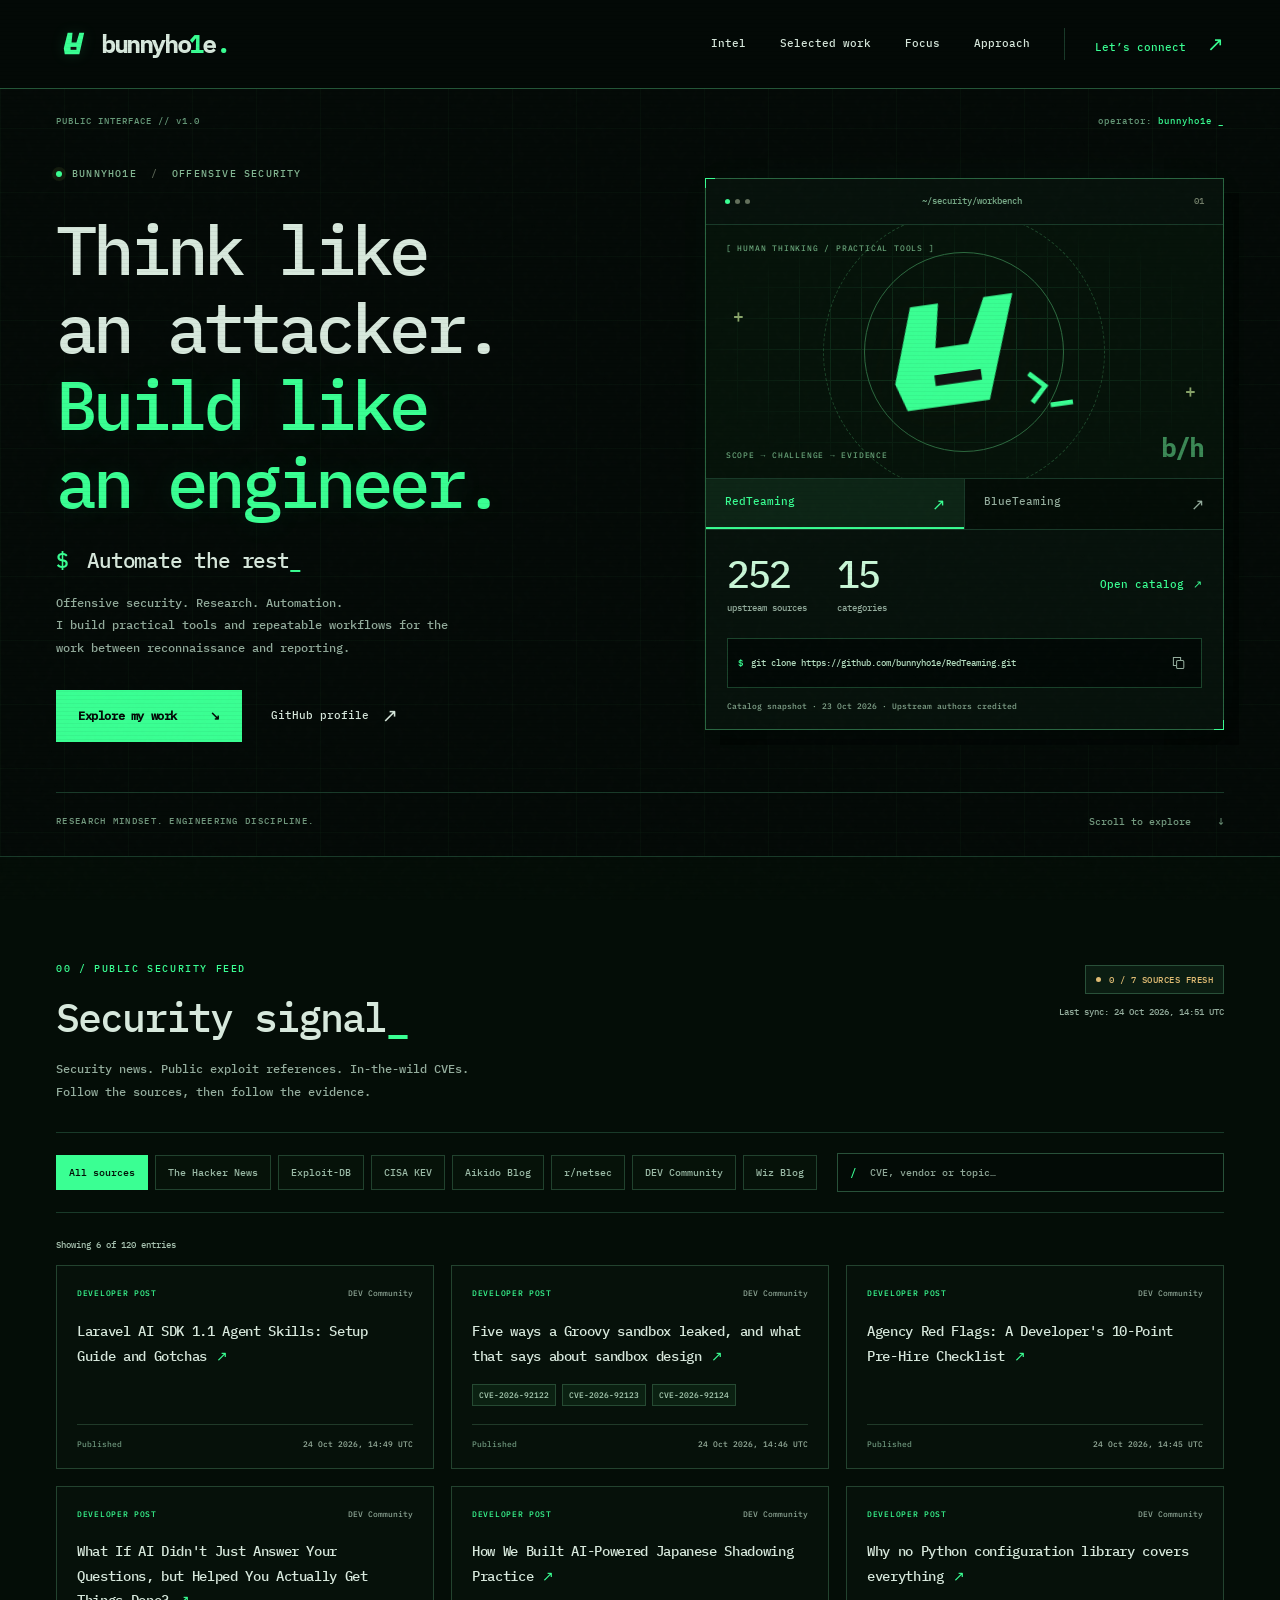
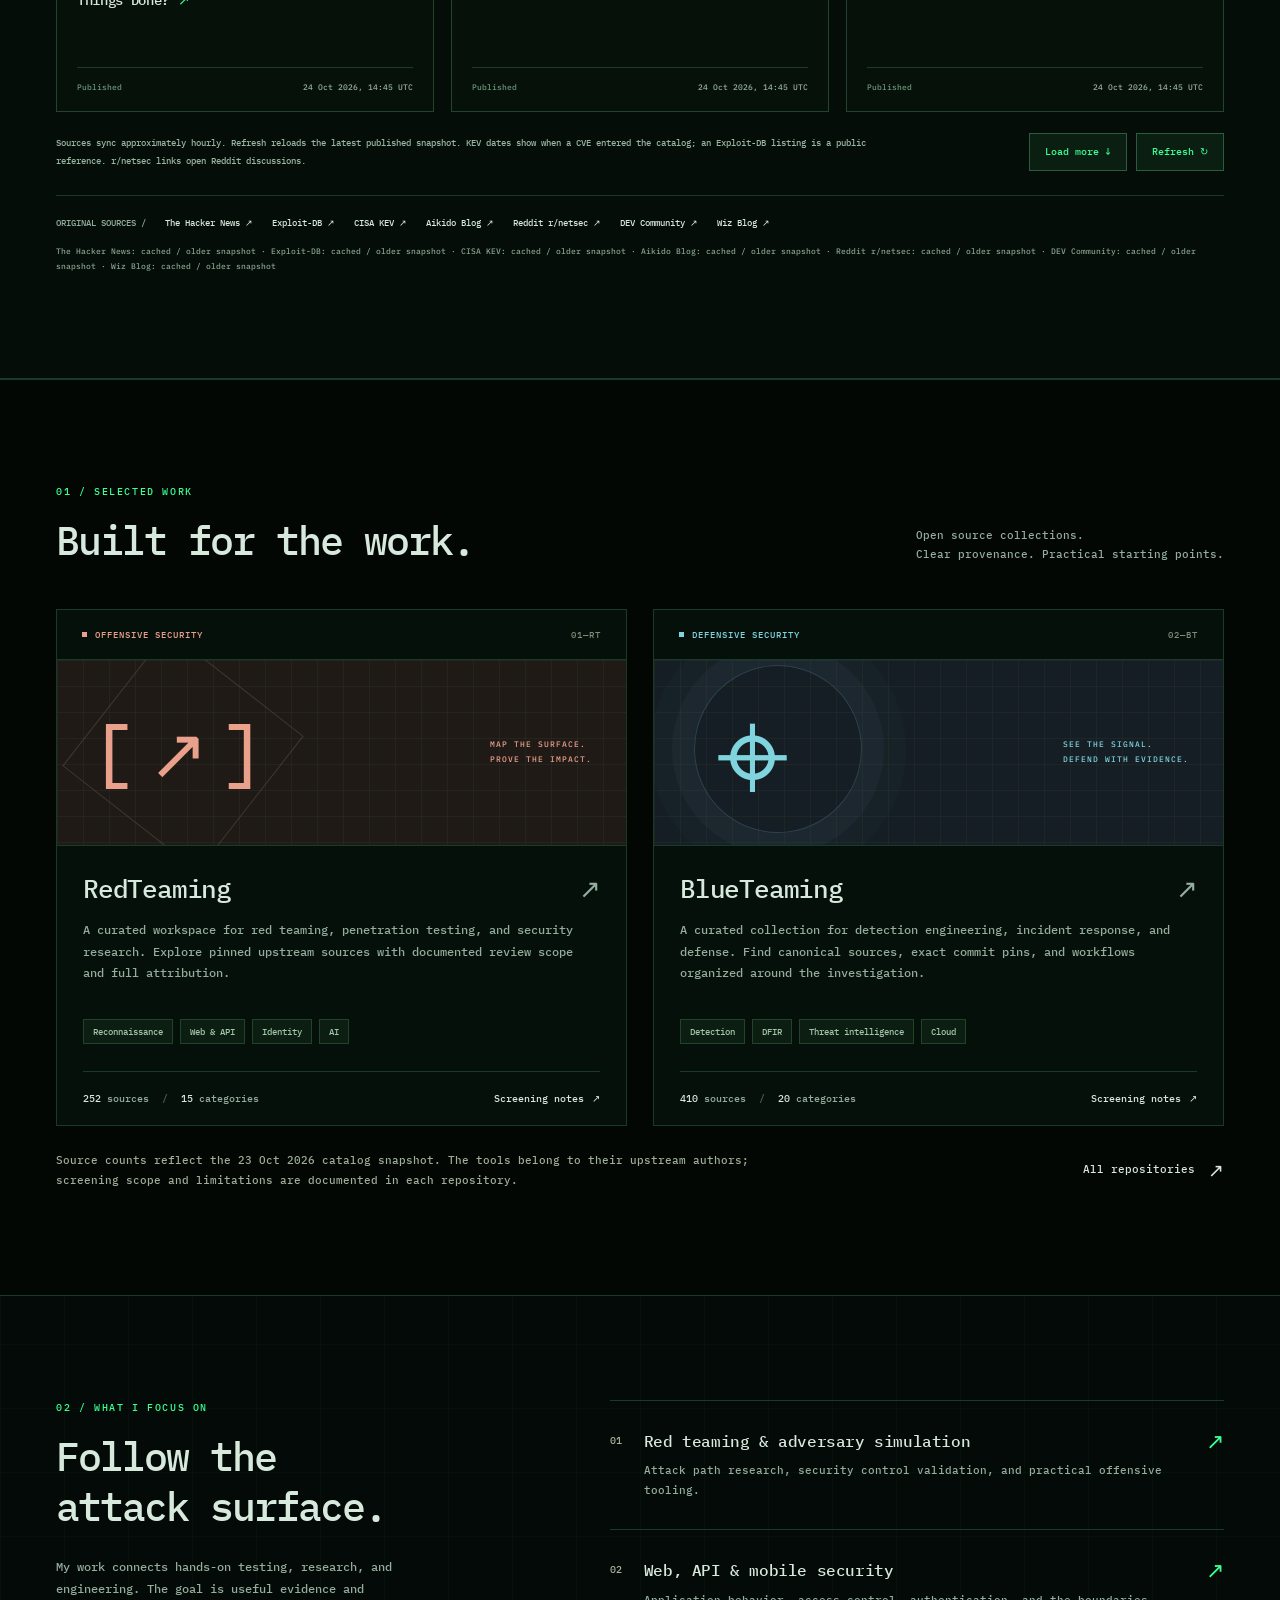
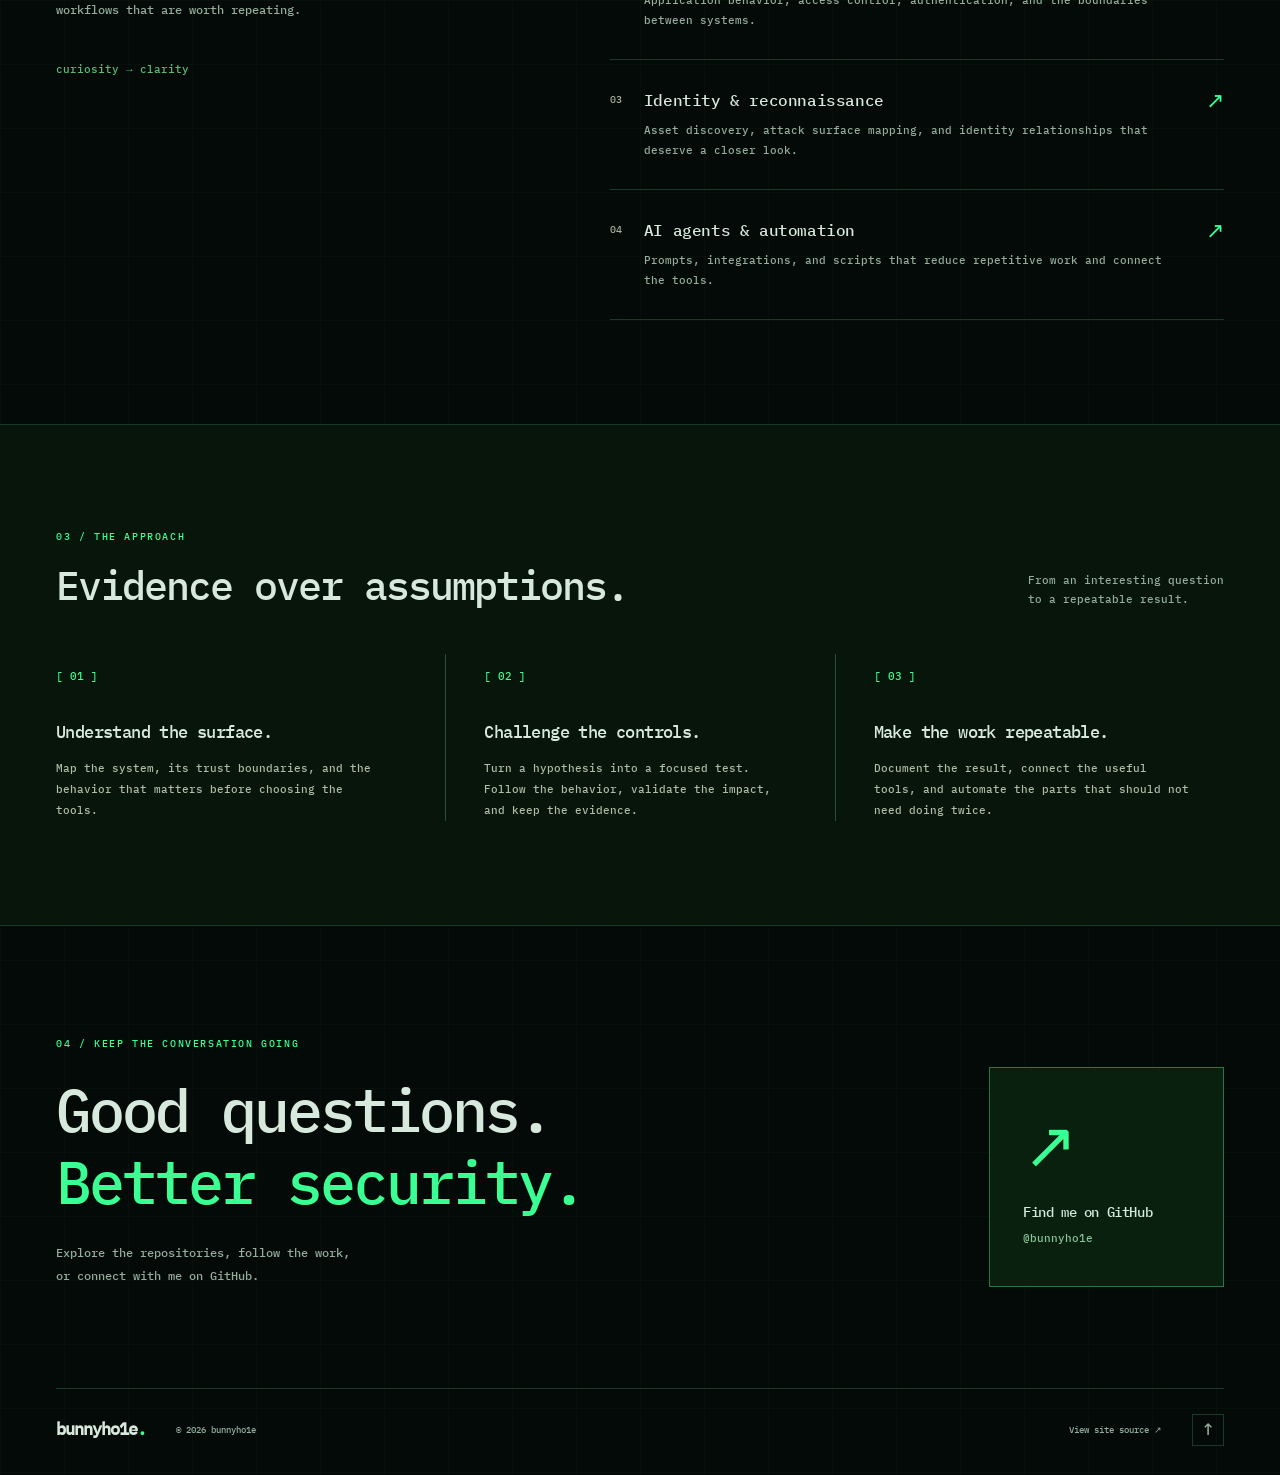
==== commit cdd2d5c2: "Add Wiz Blog to the hourly security feed Include the official Wiz RSS feed, source filter, and origi" ====
--- a/index.html
+++ b/index.html
@@ -19,7 +19,7 @@
   <link rel="stylesheet" href="./terminal-v2.css">
   <link rel="stylesheet" href="./signal-feed.css">
   <script src="./site.js" defer></script>
-  <script src="./signal-feed.js?v=4" defer></script>
+  <script src="./signal-feed.js?v=5" defer></script>
 </head>
 <body class="terminal-mode">
   <a class="skip-link" href="#main">Skip to content</a>
@@ -79,11 +79,11 @@
     <section class="signal-section section" id="intel" aria-labelledby="signal-heading" aria-busy="true">
       <div class="container">
         <div class="section-heading"><div><p class="eyebrow section-number">00 / Public security feed</p><h2 id="signal-heading">Security signal<span class="accent">_</span></h2><p class="signal-intro">Security news. Public exploit references. In-the-wild CVEs.<br>Follow the sources, then follow the evidence.</p></div><div class="signal-sync"><span class="signal-health" id="signal-health">CONNECTING TO FEED</span><p id="signal-updated">Last sync: checking…</p></div></div>
-        <div class="signal-controls"><div class="signal-filters" role="group" aria-label="Filter headlines by source"><button class="signal-filter" type="button" data-signal-source="all" aria-pressed="true">All sources</button><button class="signal-filter" type="button" data-signal-source="thn" aria-pressed="false">The Hacker News</button><button class="signal-filter" type="button" data-signal-source="edb" aria-pressed="false">Exploit-DB</button><button class="signal-filter" type="button" data-signal-source="kev" aria-pressed="false">CISA KEV</button><button class="signal-filter" type="button" data-signal-source="aikido" aria-pressed="false">Aikido Blog</button><button class="signal-filter" type="button" data-signal-source="netsec" aria-pressed="false">r/netsec</button><button class="signal-filter" type="button" data-signal-source="devto" aria-pressed="false">DEV Community</button></div><label class="signal-search"><span aria-hidden="true">/</span><span class="sr-only">Search headlines, CVEs, vendors or topics</span><input id="signal-search" type="search" placeholder="CVE, vendor or topic…" autocomplete="off" maxlength="160"></label></div>
+        <div class="signal-controls"><div class="signal-filters" role="group" aria-label="Filter headlines by source"><button class="signal-filter" type="button" data-signal-source="all" aria-pressed="true">All sources</button><button class="signal-filter" type="button" data-signal-source="thn" aria-pressed="false">The Hacker News</button><button class="signal-filter" type="button" data-signal-source="edb" aria-pressed="false">Exploit-DB</button><button class="signal-filter" type="button" data-signal-source="kev" aria-pressed="false">CISA KEV</button><button class="signal-filter" type="button" data-signal-source="aikido" aria-pressed="false">Aikido Blog</button><button class="signal-filter" type="button" data-signal-source="netsec" aria-pressed="false">r/netsec</button><button class="signal-filter" type="button" data-signal-source="devto" aria-pressed="false">DEV Community</button><button class="signal-filter" type="button" data-signal-source="wiz" aria-pressed="false">Wiz Blog</button></div><label class="signal-search"><span aria-hidden="true">/</span><span class="sr-only">Search headlines, CVEs, vendors or topics</span><input id="signal-search" type="search" placeholder="CVE, vendor or topic…" autocomplete="off" maxlength="160"></label></div>
         <p class="signal-results" id="signal-result" role="status" aria-live="polite">Loading public feeds…</p>
         <div class="signal-grid" id="signal-cards"></div>
         <div class="signal-footer"><p>Sources sync approximately hourly. Refresh reloads the latest published snapshot. KEV dates show when a CVE entered the catalog; an Exploit-DB listing is a public reference. r/netsec links open Reddit discussions.</p><div class="signal-actions"><button id="signal-more" class="signal-action" type="button" hidden>Load more ↓</button><button id="signal-refresh" class="signal-action" type="button">Refresh ↻</button></div></div>
-        <div class="signal-source-links"><span>ORIGINAL SOURCES /</span><a href="https://thehackernews.com/" target="_blank" rel="noopener noreferrer">The Hacker News ↗</a><a href="https://www.exploit-db.com/" target="_blank" rel="noopener noreferrer">Exploit-DB ↗</a><a href="https://www.cisa.gov/known-exploited-vulnerabilities-catalog" target="_blank" rel="noopener noreferrer">CISA KEV ↗</a><a href="https://www.aikido.dev/blog" target="_blank" rel="noopener noreferrer">Aikido Blog ↗</a><a href="https://www.reddit.com/r/netsec/" target="_blank" rel="noopener noreferrer">Reddit r/netsec ↗</a><a href="https://dev.to/" target="_blank" rel="noopener noreferrer">DEV Community ↗</a></div>
+        <div class="signal-source-links"><span>ORIGINAL SOURCES /</span><a href="https://thehackernews.com/" target="_blank" rel="noopener noreferrer">The Hacker News ↗</a><a href="https://www.exploit-db.com/" target="_blank" rel="noopener noreferrer">Exploit-DB ↗</a><a href="https://www.cisa.gov/known-exploited-vulnerabilities-catalog" target="_blank" rel="noopener noreferrer">CISA KEV ↗</a><a href="https://www.aikido.dev/blog" target="_blank" rel="noopener noreferrer">Aikido Blog ↗</a><a href="https://www.reddit.com/r/netsec/" target="_blank" rel="noopener noreferrer">Reddit r/netsec ↗</a><a href="https://dev.to/" target="_blank" rel="noopener noreferrer">DEV Community ↗</a><a href="https://www.wiz.io/blog" target="_blank" rel="noopener noreferrer">Wiz Blog ↗</a></div>
         <p class="signal-source-status" id="signal-source-status">Checking source status…</p>
         <noscript><p class="signal-empty">Enable JavaScript to load and filter headlines, or open the original source links above.</p></noscript>
       </div>
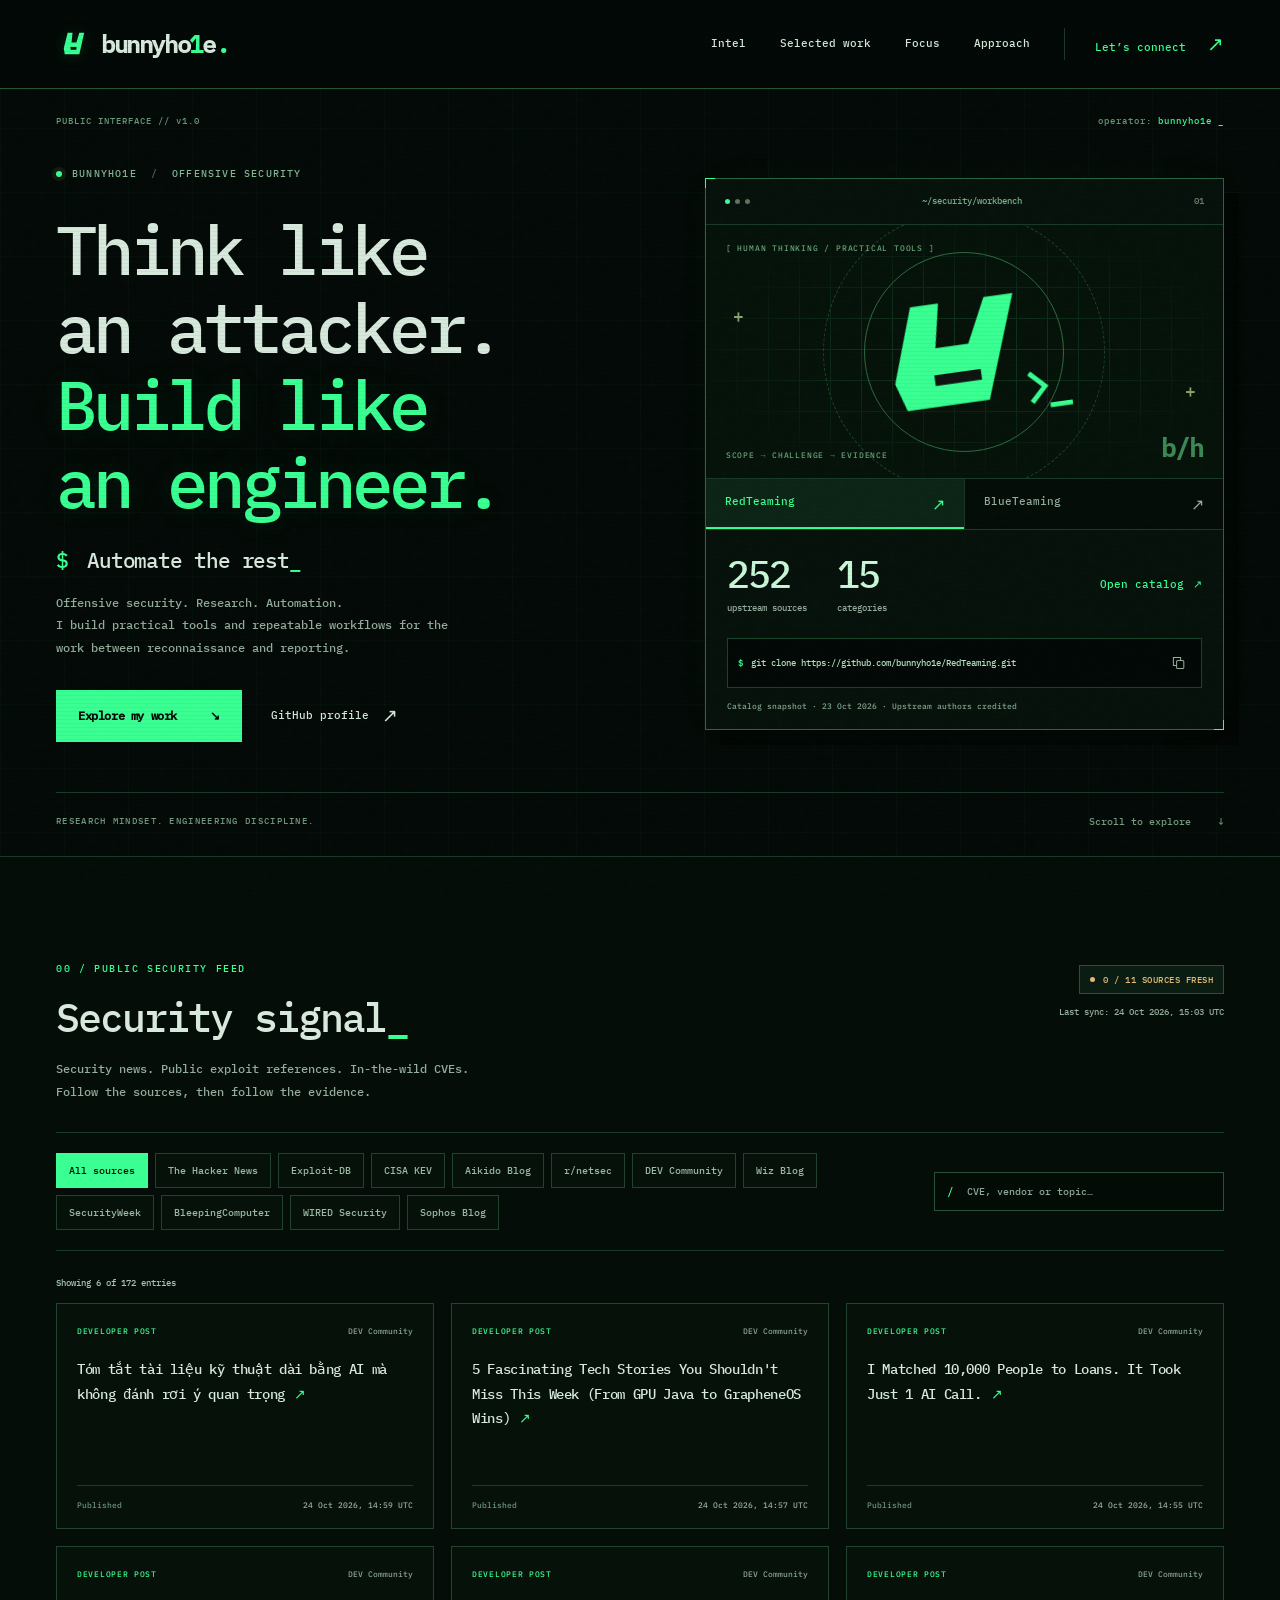
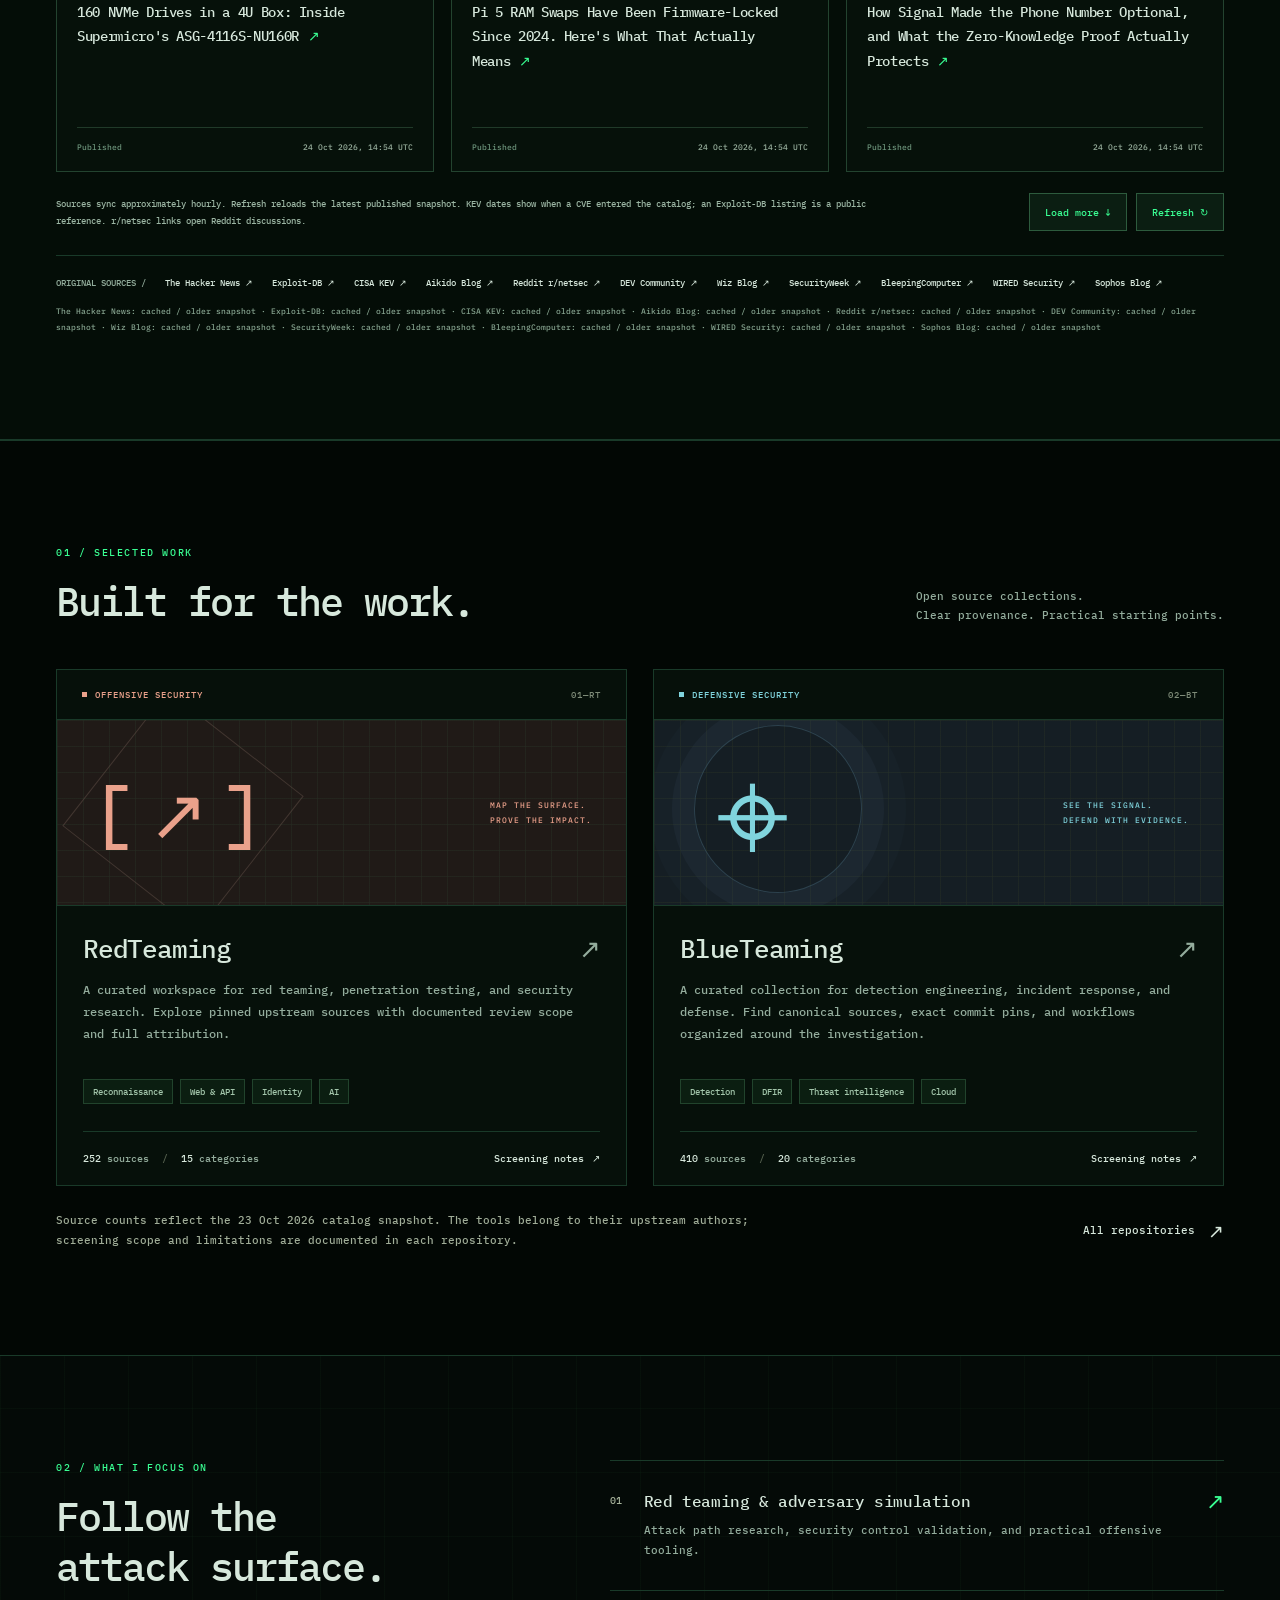
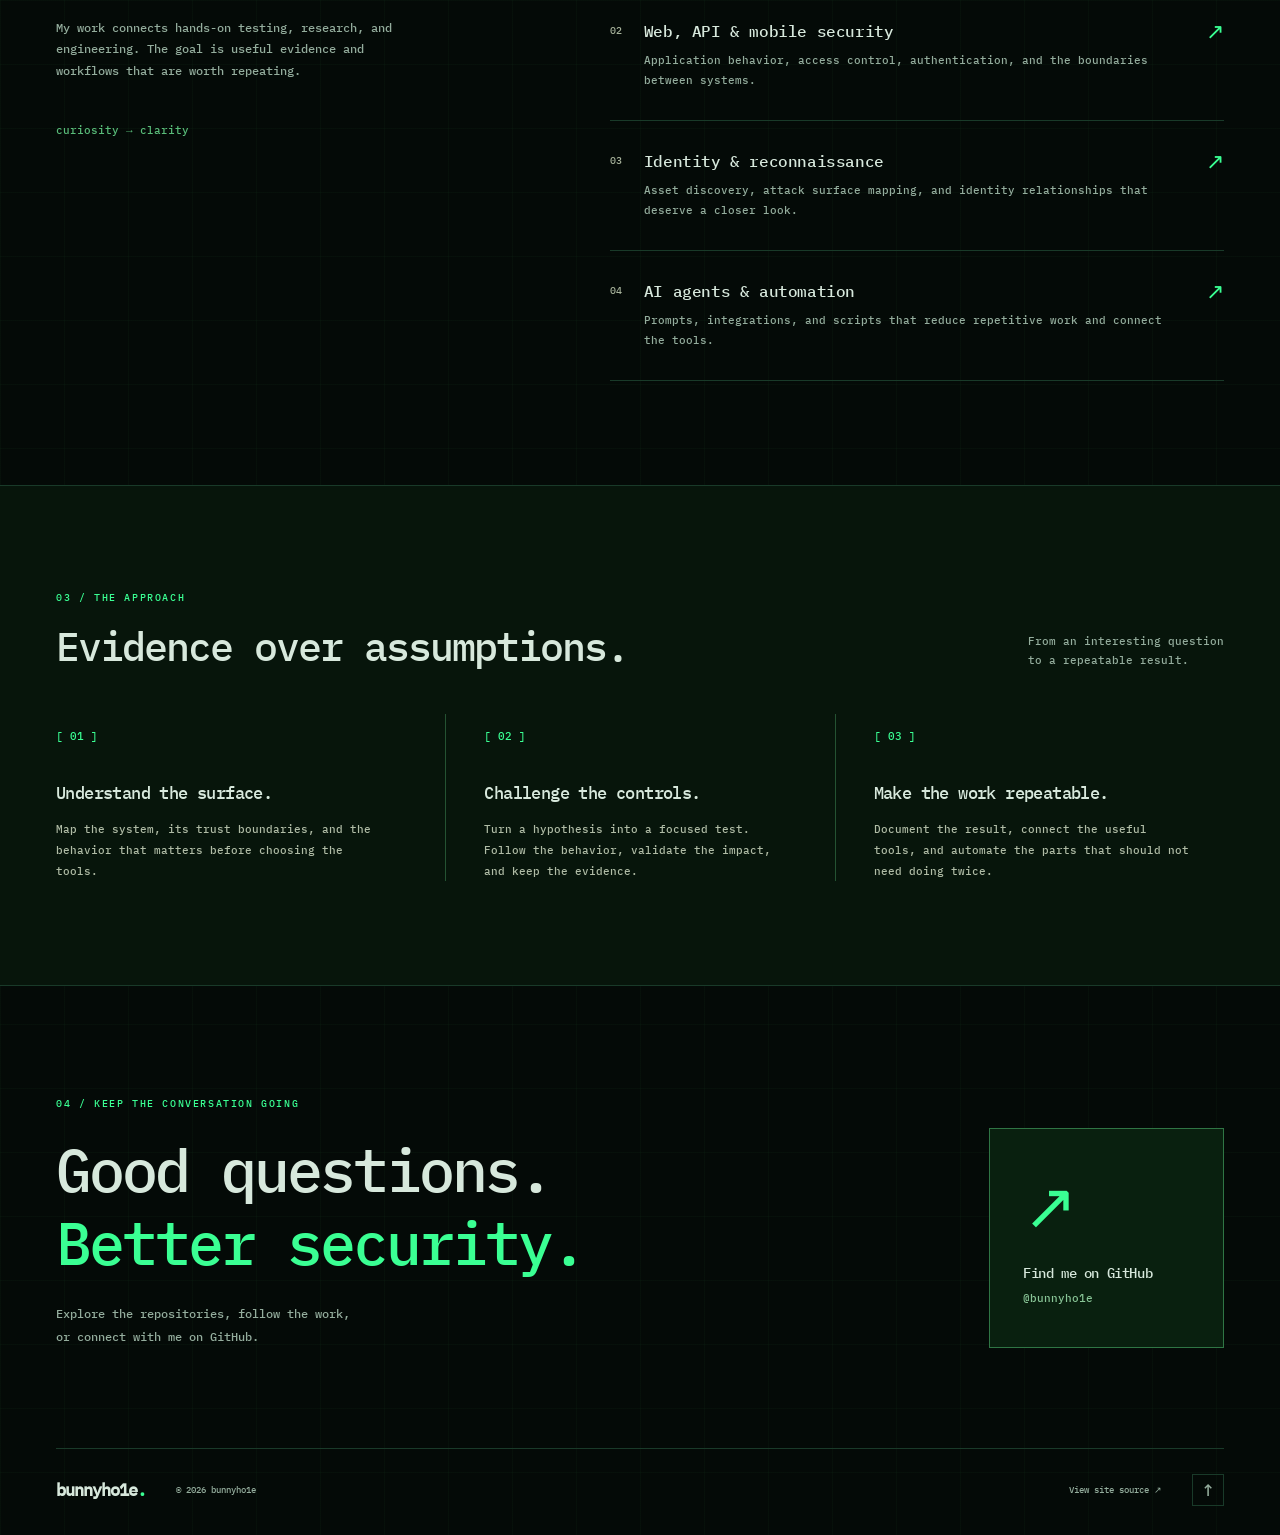
==== commit 455ee870: "Add four security news sources Add official SecurityWeek, BleepingComputer, WIRED Security, and Soph" ====
--- a/index.html
+++ b/index.html
@@ -19,7 +19,7 @@
   <link rel="stylesheet" href="./terminal-v2.css">
   <link rel="stylesheet" href="./signal-feed.css">
   <script src="./site.js" defer></script>
-  <script src="./signal-feed.js?v=5" defer></script>
+  <script src="./signal-feed.js?v=6" defer></script>
 </head>
 <body class="terminal-mode">
   <a class="skip-link" href="#main">Skip to content</a>
@@ -79,11 +79,11 @@
     <section class="signal-section section" id="intel" aria-labelledby="signal-heading" aria-busy="true">
       <div class="container">
         <div class="section-heading"><div><p class="eyebrow section-number">00 / Public security feed</p><h2 id="signal-heading">Security signal<span class="accent">_</span></h2><p class="signal-intro">Security news. Public exploit references. In-the-wild CVEs.<br>Follow the sources, then follow the evidence.</p></div><div class="signal-sync"><span class="signal-health" id="signal-health">CONNECTING TO FEED</span><p id="signal-updated">Last sync: checking…</p></div></div>
-        <div class="signal-controls"><div class="signal-filters" role="group" aria-label="Filter headlines by source"><button class="signal-filter" type="button" data-signal-source="all" aria-pressed="true">All sources</button><button class="signal-filter" type="button" data-signal-source="thn" aria-pressed="false">The Hacker News</button><button class="signal-filter" type="button" data-signal-source="edb" aria-pressed="false">Exploit-DB</button><button class="signal-filter" type="button" data-signal-source="kev" aria-pressed="false">CISA KEV</button><button class="signal-filter" type="button" data-signal-source="aikido" aria-pressed="false">Aikido Blog</button><button class="signal-filter" type="button" data-signal-source="netsec" aria-pressed="false">r/netsec</button><button class="signal-filter" type="button" data-signal-source="devto" aria-pressed="false">DEV Community</button><button class="signal-filter" type="button" data-signal-source="wiz" aria-pressed="false">Wiz Blog</button></div><label class="signal-search"><span aria-hidden="true">/</span><span class="sr-only">Search headlines, CVEs, vendors or topics</span><input id="signal-search" type="search" placeholder="CVE, vendor or topic…" autocomplete="off" maxlength="160"></label></div>
+        <div class="signal-controls"><div class="signal-filters" role="group" aria-label="Filter headlines by source"><button class="signal-filter" type="button" data-signal-source="all" aria-pressed="true">All sources</button><button class="signal-filter" type="button" data-signal-source="thn" aria-pressed="false">The Hacker News</button><button class="signal-filter" type="button" data-signal-source="edb" aria-pressed="false">Exploit-DB</button><button class="signal-filter" type="button" data-signal-source="kev" aria-pressed="false">CISA KEV</button><button class="signal-filter" type="button" data-signal-source="aikido" aria-pressed="false">Aikido Blog</button><button class="signal-filter" type="button" data-signal-source="netsec" aria-pressed="false">r/netsec</button><button class="signal-filter" type="button" data-signal-source="devto" aria-pressed="false">DEV Community</button><button class="signal-filter" type="button" data-signal-source="wiz" aria-pressed="false">Wiz Blog</button><button class="signal-filter" type="button" data-signal-source="securityweek" aria-pressed="false">SecurityWeek</button><button class="signal-filter" type="button" data-signal-source="bleeping" aria-pressed="false">BleepingComputer</button><button class="signal-filter" type="button" data-signal-source="wired" aria-pressed="false">WIRED Security</button><button class="signal-filter" type="button" data-signal-source="sophos" aria-pressed="false">Sophos Blog</button></div><label class="signal-search"><span aria-hidden="true">/</span><span class="sr-only">Search headlines, CVEs, vendors or topics</span><input id="signal-search" type="search" placeholder="CVE, vendor or topic…" autocomplete="off" maxlength="160"></label></div>
         <p class="signal-results" id="signal-result" role="status" aria-live="polite">Loading public feeds…</p>
         <div class="signal-grid" id="signal-cards"></div>
         <div class="signal-footer"><p>Sources sync approximately hourly. Refresh reloads the latest published snapshot. KEV dates show when a CVE entered the catalog; an Exploit-DB listing is a public reference. r/netsec links open Reddit discussions.</p><div class="signal-actions"><button id="signal-more" class="signal-action" type="button" hidden>Load more ↓</button><button id="signal-refresh" class="signal-action" type="button">Refresh ↻</button></div></div>
-        <div class="signal-source-links"><span>ORIGINAL SOURCES /</span><a href="https://thehackernews.com/" target="_blank" rel="noopener noreferrer">The Hacker News ↗</a><a href="https://www.exploit-db.com/" target="_blank" rel="noopener noreferrer">Exploit-DB ↗</a><a href="https://www.cisa.gov/known-exploited-vulnerabilities-catalog" target="_blank" rel="noopener noreferrer">CISA KEV ↗</a><a href="https://www.aikido.dev/blog" target="_blank" rel="noopener noreferrer">Aikido Blog ↗</a><a href="https://www.reddit.com/r/netsec/" target="_blank" rel="noopener noreferrer">Reddit r/netsec ↗</a><a href="https://dev.to/" target="_blank" rel="noopener noreferrer">DEV Community ↗</a><a href="https://www.wiz.io/blog" target="_blank" rel="noopener noreferrer">Wiz Blog ↗</a></div>
+        <div class="signal-source-links"><span>ORIGINAL SOURCES /</span><a href="https://thehackernews.com/" target="_blank" rel="noopener noreferrer">The Hacker News ↗</a><a href="https://www.exploit-db.com/" target="_blank" rel="noopener noreferrer">Exploit-DB ↗</a><a href="https://www.cisa.gov/known-exploited-vulnerabilities-catalog" target="_blank" rel="noopener noreferrer">CISA KEV ↗</a><a href="https://www.aikido.dev/blog" target="_blank" rel="noopener noreferrer">Aikido Blog ↗</a><a href="https://www.reddit.com/r/netsec/" target="_blank" rel="noopener noreferrer">Reddit r/netsec ↗</a><a href="https://dev.to/" target="_blank" rel="noopener noreferrer">DEV Community ↗</a><a href="https://www.wiz.io/blog" target="_blank" rel="noopener noreferrer">Wiz Blog ↗</a><a href="https://www.securityweek.com/" target="_blank" rel="noopener noreferrer">SecurityWeek ↗</a><a href="https://www.bleepingcomputer.com/" target="_blank" rel="noopener noreferrer">BleepingComputer ↗</a><a href="https://www.wired.com/category/security/" target="_blank" rel="noopener noreferrer">WIRED Security ↗</a><a href="https://www.sophos.com/en-us/blog" target="_blank" rel="noopener noreferrer">Sophos Blog ↗</a></div>
         <p class="signal-source-status" id="signal-source-status">Checking source status…</p>
         <noscript><p class="signal-empty">Enable JavaScript to load and filter headlines, or open the original source links above.</p></noscript>
       </div>
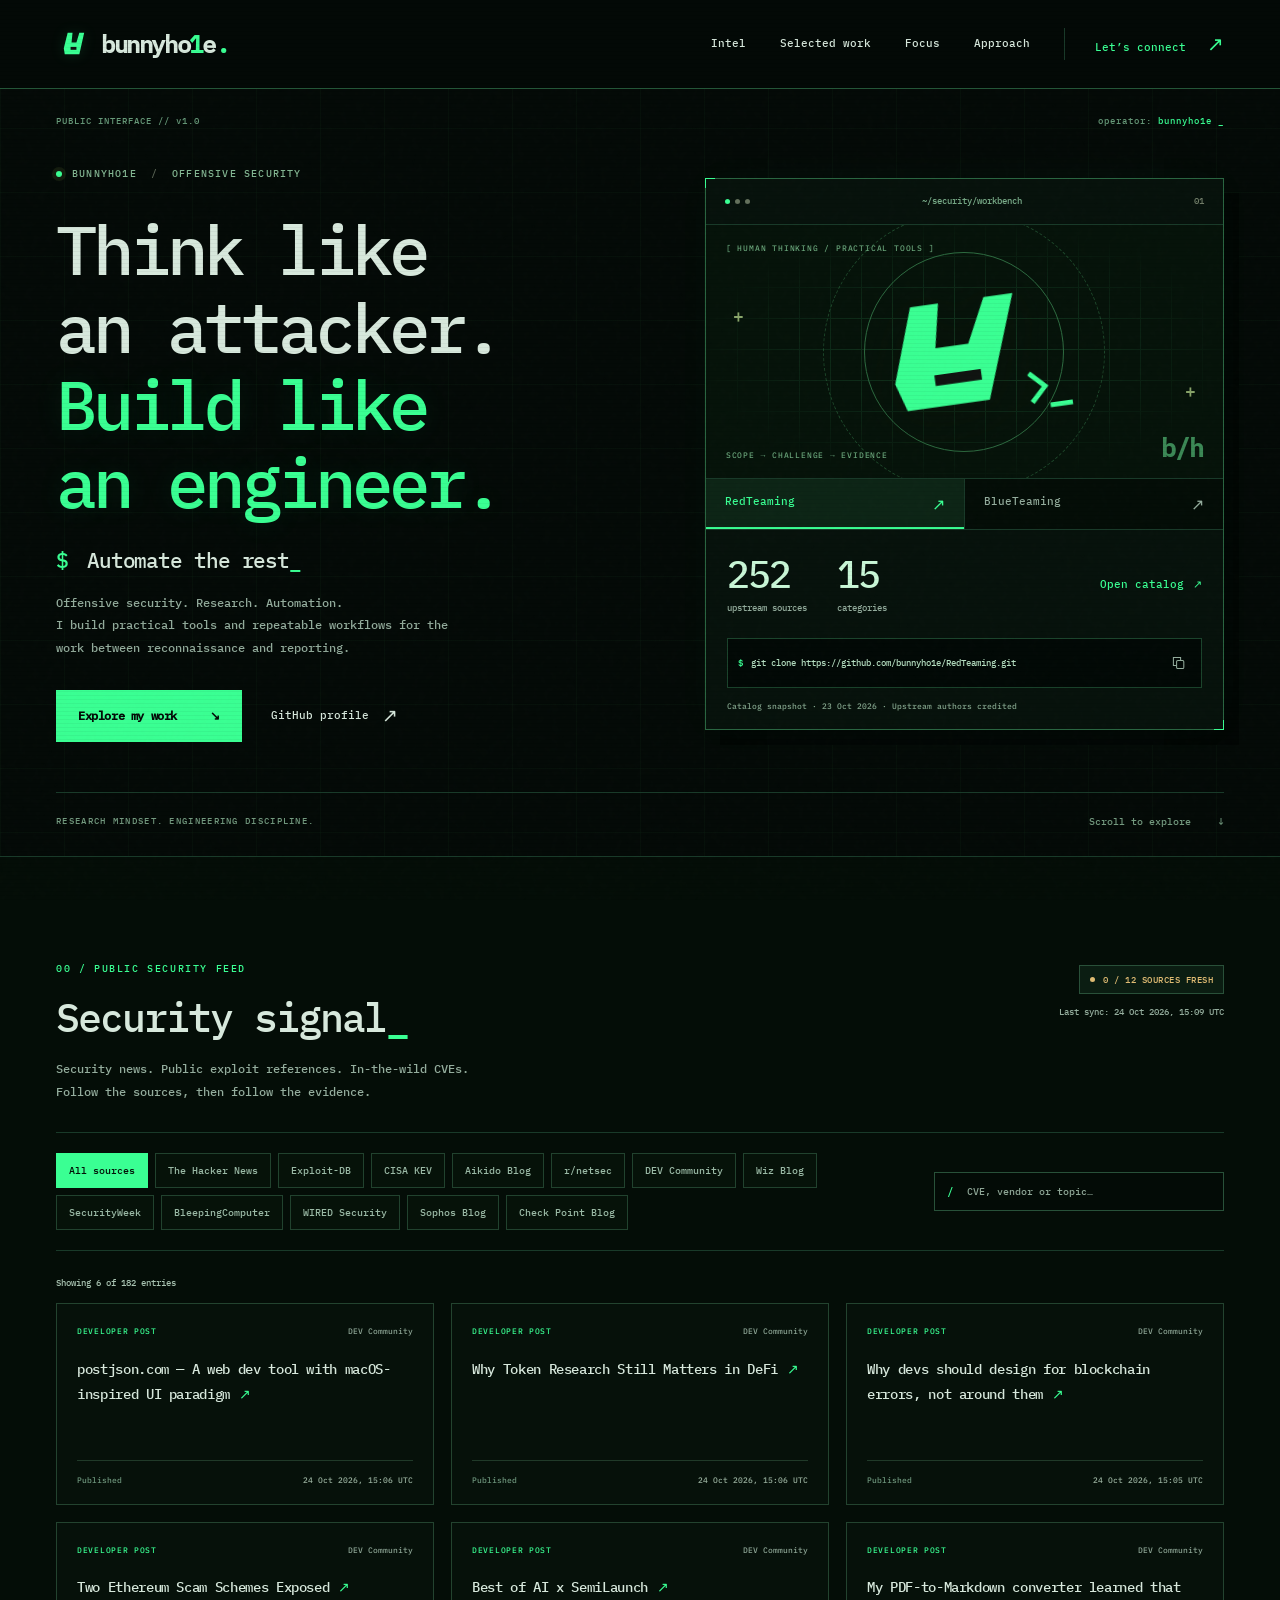
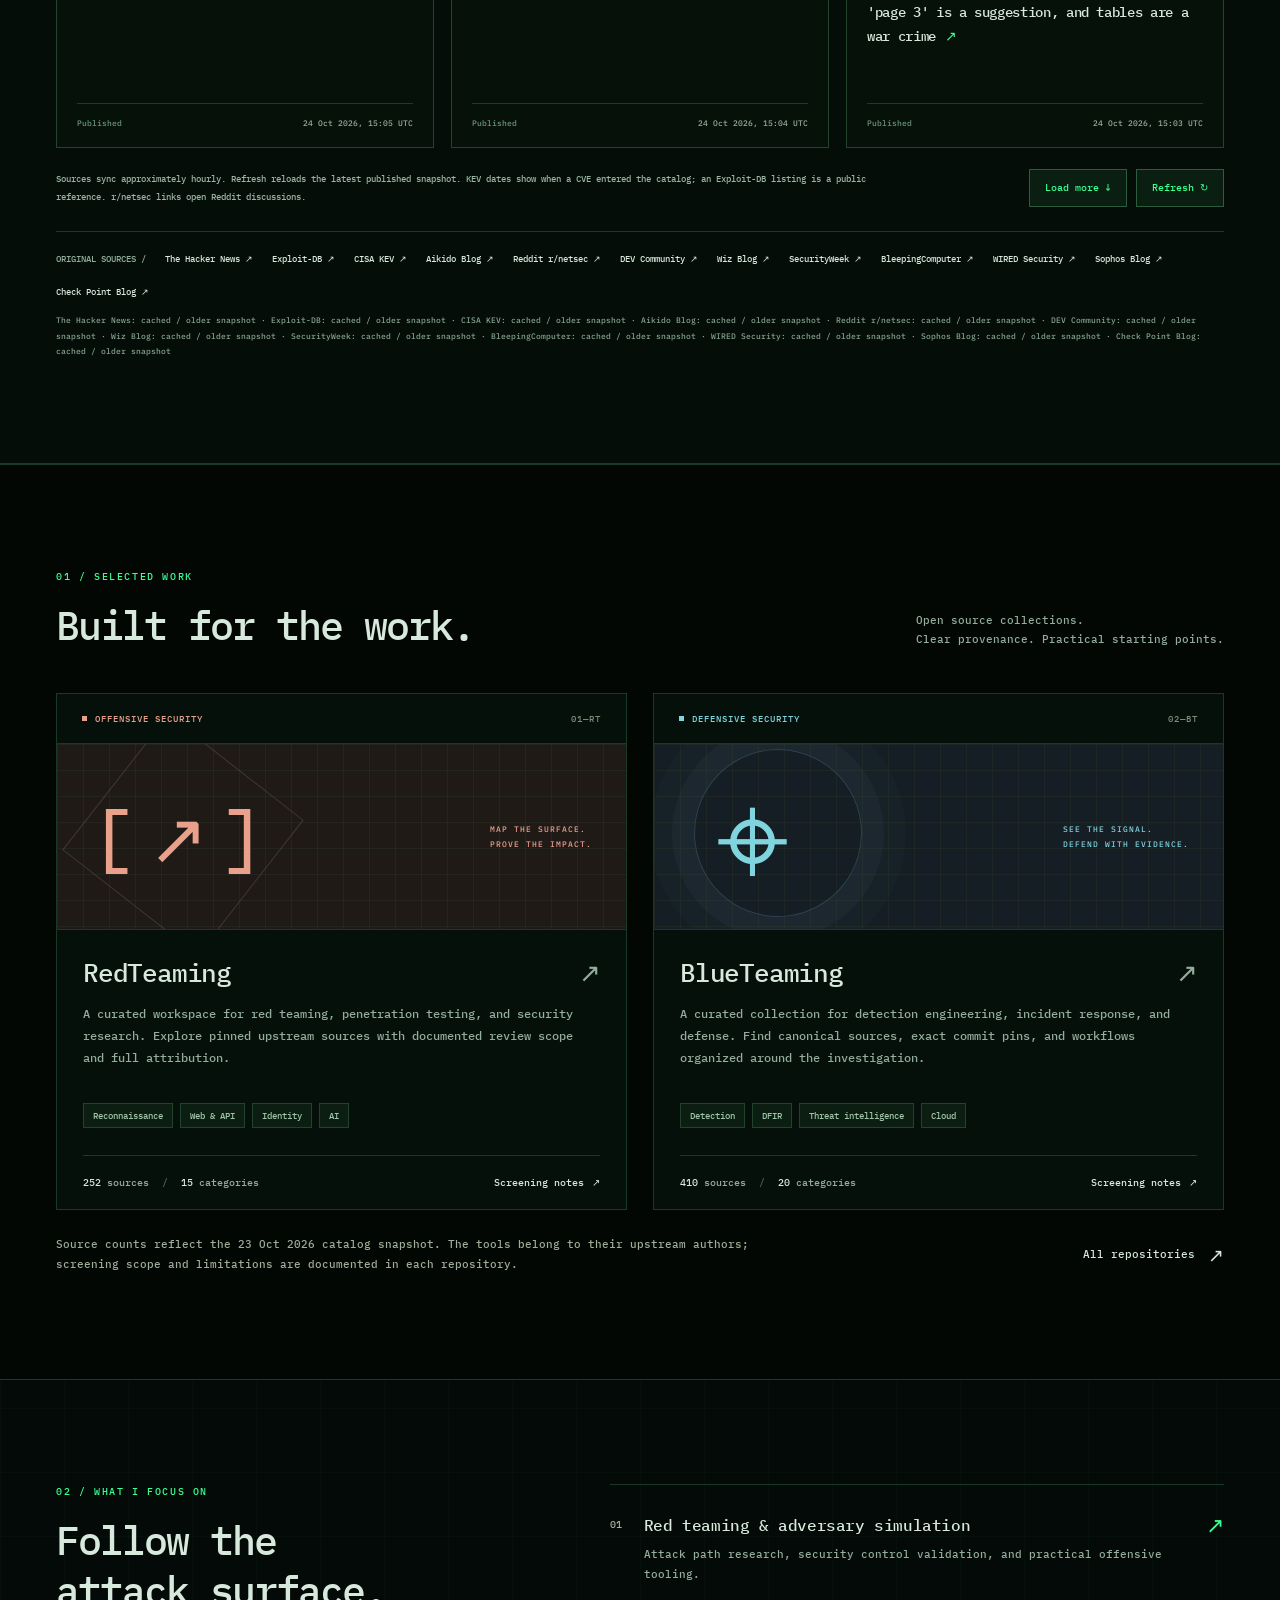
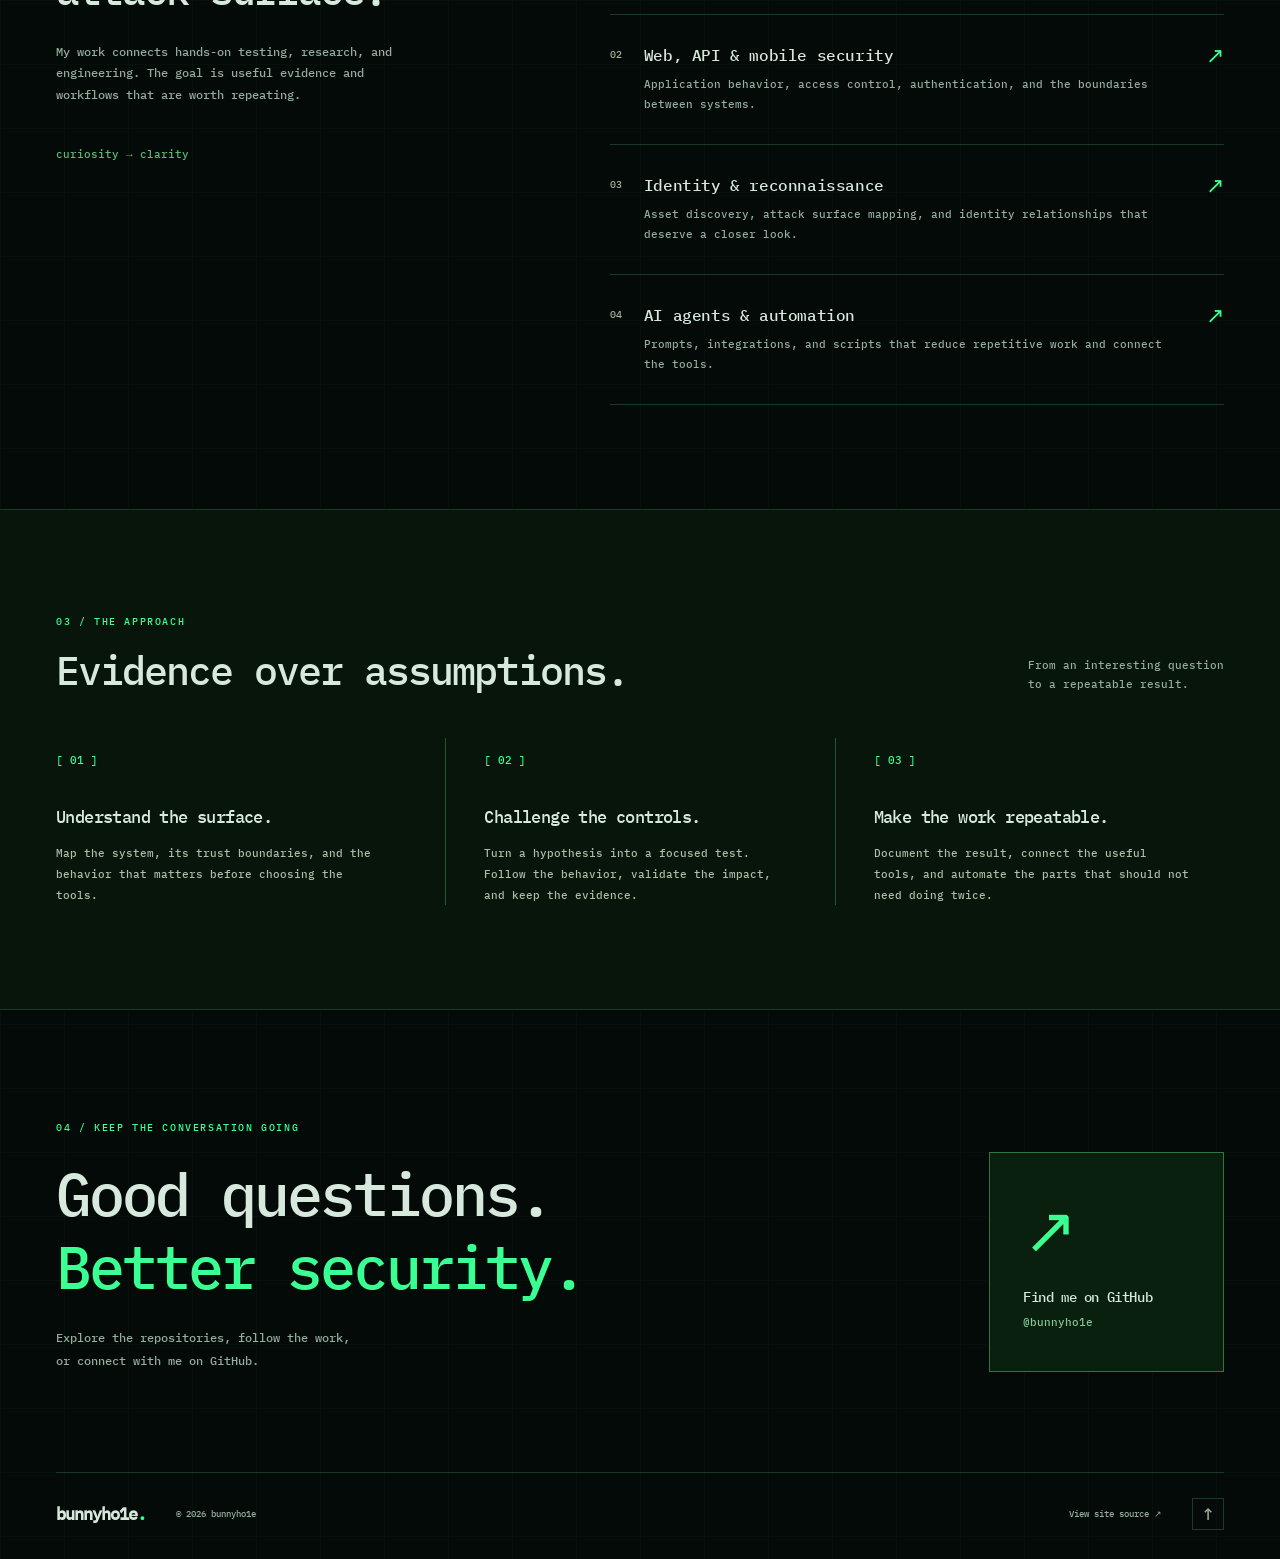
==== commit 59e4d4fe: "Add Check Point Blog to the news feed Add the official Check Point Blog RSS feed, source filter, and" ====
--- a/index.html
+++ b/index.html
@@ -19,7 +19,7 @@
   <link rel="stylesheet" href="./terminal-v2.css">
   <link rel="stylesheet" href="./signal-feed.css">
   <script src="./site.js" defer></script>
-  <script src="./signal-feed.js?v=6" defer></script>
+  <script src="./signal-feed.js?v=7" defer></script>
 </head>
 <body class="terminal-mode">
   <a class="skip-link" href="#main">Skip to content</a>
@@ -79,11 +79,11 @@
     <section class="signal-section section" id="intel" aria-labelledby="signal-heading" aria-busy="true">
       <div class="container">
         <div class="section-heading"><div><p class="eyebrow section-number">00 / Public security feed</p><h2 id="signal-heading">Security signal<span class="accent">_</span></h2><p class="signal-intro">Security news. Public exploit references. In-the-wild CVEs.<br>Follow the sources, then follow the evidence.</p></div><div class="signal-sync"><span class="signal-health" id="signal-health">CONNECTING TO FEED</span><p id="signal-updated">Last sync: checking…</p></div></div>
-        <div class="signal-controls"><div class="signal-filters" role="group" aria-label="Filter headlines by source"><button class="signal-filter" type="button" data-signal-source="all" aria-pressed="true">All sources</button><button class="signal-filter" type="button" data-signal-source="thn" aria-pressed="false">The Hacker News</button><button class="signal-filter" type="button" data-signal-source="edb" aria-pressed="false">Exploit-DB</button><button class="signal-filter" type="button" data-signal-source="kev" aria-pressed="false">CISA KEV</button><button class="signal-filter" type="button" data-signal-source="aikido" aria-pressed="false">Aikido Blog</button><button class="signal-filter" type="button" data-signal-source="netsec" aria-pressed="false">r/netsec</button><button class="signal-filter" type="button" data-signal-source="devto" aria-pressed="false">DEV Community</button><button class="signal-filter" type="button" data-signal-source="wiz" aria-pressed="false">Wiz Blog</button><button class="signal-filter" type="button" data-signal-source="securityweek" aria-pressed="false">SecurityWeek</button><button class="signal-filter" type="button" data-signal-source="bleeping" aria-pressed="false">BleepingComputer</button><button class="signal-filter" type="button" data-signal-source="wired" aria-pressed="false">WIRED Security</button><button class="signal-filter" type="button" data-signal-source="sophos" aria-pressed="false">Sophos Blog</button></div><label class="signal-search"><span aria-hidden="true">/</span><span class="sr-only">Search headlines, CVEs, vendors or topics</span><input id="signal-search" type="search" placeholder="CVE, vendor or topic…" autocomplete="off" maxlength="160"></label></div>
+        <div class="signal-controls"><div class="signal-filters" role="group" aria-label="Filter headlines by source"><button class="signal-filter" type="button" data-signal-source="all" aria-pressed="true">All sources</button><button class="signal-filter" type="button" data-signal-source="thn" aria-pressed="false">The Hacker News</button><button class="signal-filter" type="button" data-signal-source="edb" aria-pressed="false">Exploit-DB</button><button class="signal-filter" type="button" data-signal-source="kev" aria-pressed="false">CISA KEV</button><button class="signal-filter" type="button" data-signal-source="aikido" aria-pressed="false">Aikido Blog</button><button class="signal-filter" type="button" data-signal-source="netsec" aria-pressed="false">r/netsec</button><button class="signal-filter" type="button" data-signal-source="devto" aria-pressed="false">DEV Community</button><button class="signal-filter" type="button" data-signal-source="wiz" aria-pressed="false">Wiz Blog</button><button class="signal-filter" type="button" data-signal-source="securityweek" aria-pressed="false">SecurityWeek</button><button class="signal-filter" type="button" data-signal-source="bleeping" aria-pressed="false">BleepingComputer</button><button class="signal-filter" type="button" data-signal-source="wired" aria-pressed="false">WIRED Security</button><button class="signal-filter" type="button" data-signal-source="sophos" aria-pressed="false">Sophos Blog</button><button class="signal-filter" type="button" data-signal-source="checkpoint" aria-pressed="false">Check Point Blog</button></div><label class="signal-search"><span aria-hidden="true">/</span><span class="sr-only">Search headlines, CVEs, vendors or topics</span><input id="signal-search" type="search" placeholder="CVE, vendor or topic…" autocomplete="off" maxlength="160"></label></div>
         <p class="signal-results" id="signal-result" role="status" aria-live="polite">Loading public feeds…</p>
         <div class="signal-grid" id="signal-cards"></div>
         <div class="signal-footer"><p>Sources sync approximately hourly. Refresh reloads the latest published snapshot. KEV dates show when a CVE entered the catalog; an Exploit-DB listing is a public reference. r/netsec links open Reddit discussions.</p><div class="signal-actions"><button id="signal-more" class="signal-action" type="button" hidden>Load more ↓</button><button id="signal-refresh" class="signal-action" type="button">Refresh ↻</button></div></div>
-        <div class="signal-source-links"><span>ORIGINAL SOURCES /</span><a href="https://thehackernews.com/" target="_blank" rel="noopener noreferrer">The Hacker News ↗</a><a href="https://www.exploit-db.com/" target="_blank" rel="noopener noreferrer">Exploit-DB ↗</a><a href="https://www.cisa.gov/known-exploited-vulnerabilities-catalog" target="_blank" rel="noopener noreferrer">CISA KEV ↗</a><a href="https://www.aikido.dev/blog" target="_blank" rel="noopener noreferrer">Aikido Blog ↗</a><a href="https://www.reddit.com/r/netsec/" target="_blank" rel="noopener noreferrer">Reddit r/netsec ↗</a><a href="https://dev.to/" target="_blank" rel="noopener noreferrer">DEV Community ↗</a><a href="https://www.wiz.io/blog" target="_blank" rel="noopener noreferrer">Wiz Blog ↗</a><a href="https://www.securityweek.com/" target="_blank" rel="noopener noreferrer">SecurityWeek ↗</a><a href="https://www.bleepingcomputer.com/" target="_blank" rel="noopener noreferrer">BleepingComputer ↗</a><a href="https://www.wired.com/category/security/" target="_blank" rel="noopener noreferrer">WIRED Security ↗</a><a href="https://www.sophos.com/en-us/blog" target="_blank" rel="noopener noreferrer">Sophos Blog ↗</a></div>
+        <div class="signal-source-links"><span>ORIGINAL SOURCES /</span><a href="https://thehackernews.com/" target="_blank" rel="noopener noreferrer">The Hacker News ↗</a><a href="https://www.exploit-db.com/" target="_blank" rel="noopener noreferrer">Exploit-DB ↗</a><a href="https://www.cisa.gov/known-exploited-vulnerabilities-catalog" target="_blank" rel="noopener noreferrer">CISA KEV ↗</a><a href="https://www.aikido.dev/blog" target="_blank" rel="noopener noreferrer">Aikido Blog ↗</a><a href="https://www.reddit.com/r/netsec/" target="_blank" rel="noopener noreferrer">Reddit r/netsec ↗</a><a href="https://dev.to/" target="_blank" rel="noopener noreferrer">DEV Community ↗</a><a href="https://www.wiz.io/blog" target="_blank" rel="noopener noreferrer">Wiz Blog ↗</a><a href="https://www.securityweek.com/" target="_blank" rel="noopener noreferrer">SecurityWeek ↗</a><a href="https://www.bleepingcomputer.com/" target="_blank" rel="noopener noreferrer">BleepingComputer ↗</a><a href="https://www.wired.com/category/security/" target="_blank" rel="noopener noreferrer">WIRED Security ↗</a><a href="https://www.sophos.com/en-us/blog" target="_blank" rel="noopener noreferrer">Sophos Blog ↗</a><a href="https://blog.checkpoint.com/" target="_blank" rel="noopener noreferrer">Check Point Blog ↗</a></div>
         <p class="signal-source-status" id="signal-source-status">Checking source status…</p>
         <noscript><p class="signal-empty">Enable JavaScript to load and filter headlines, or open the original source links above.</p></noscript>
       </div>
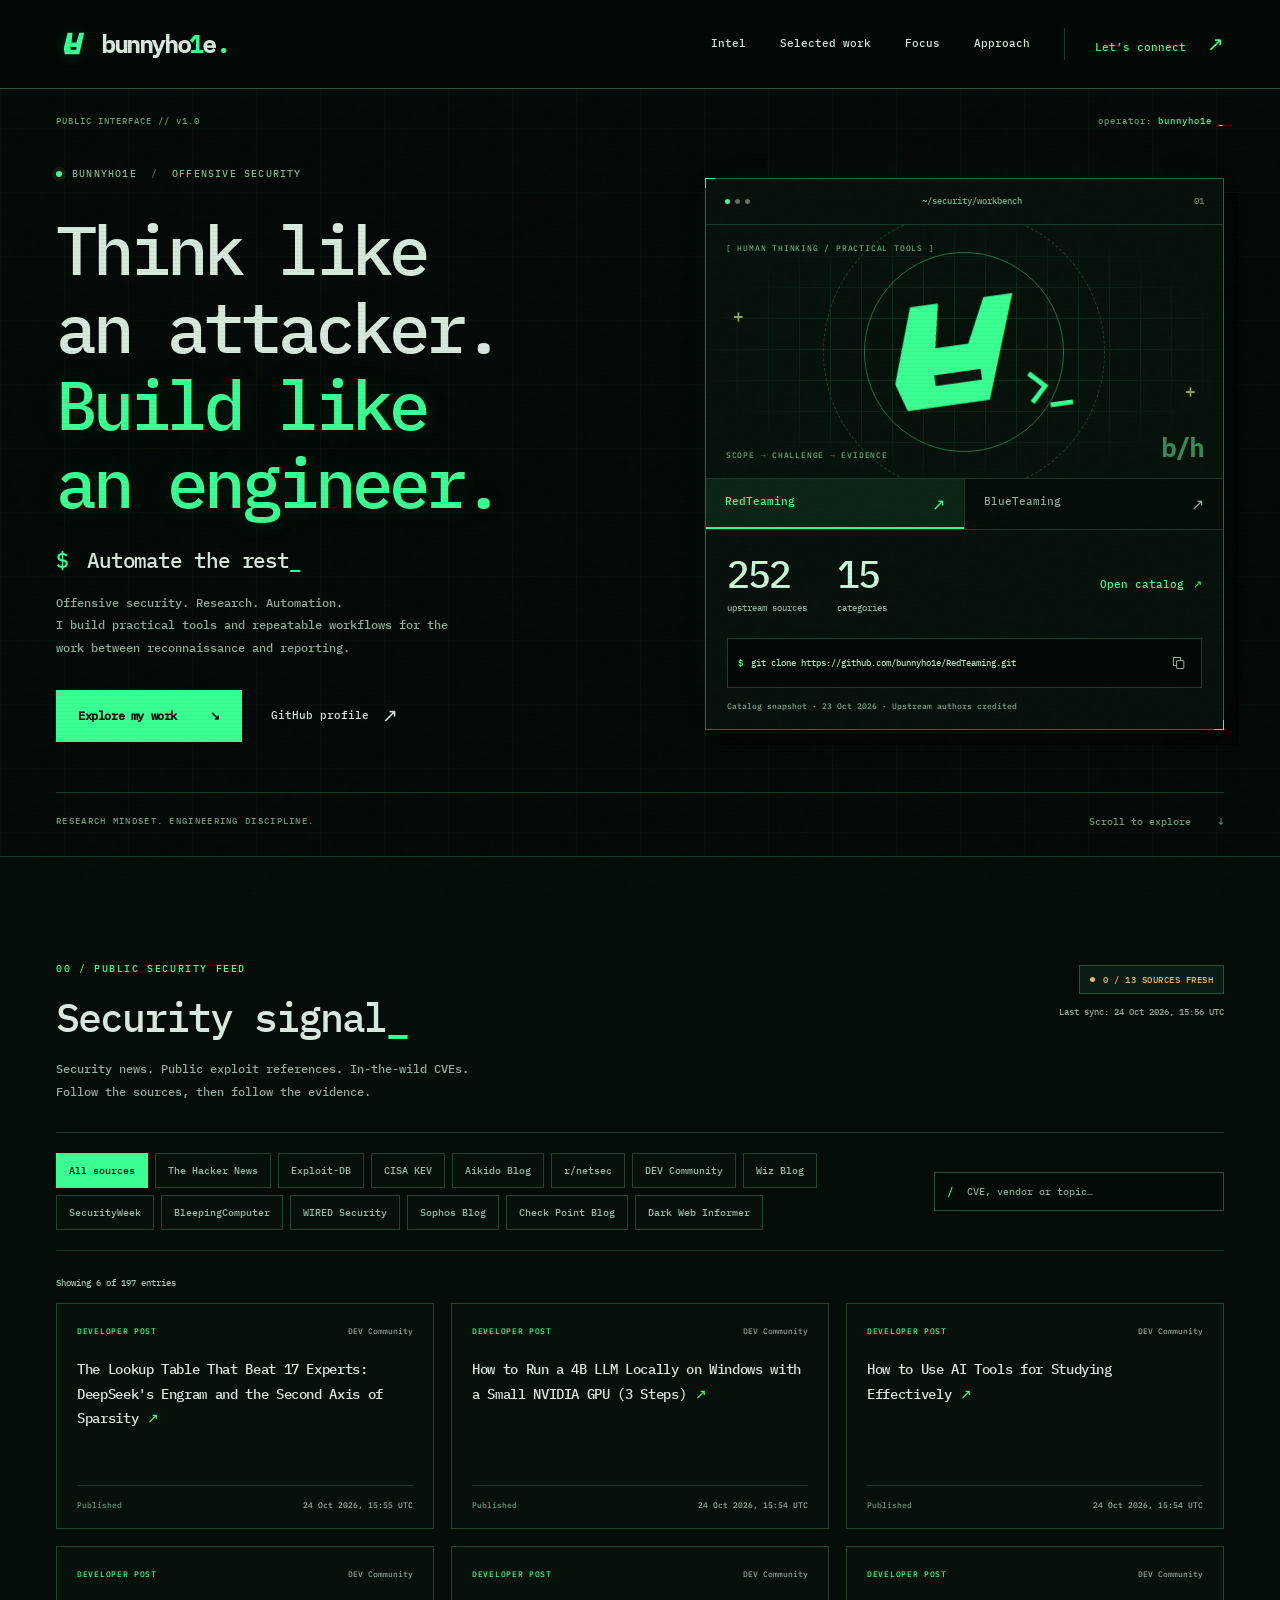
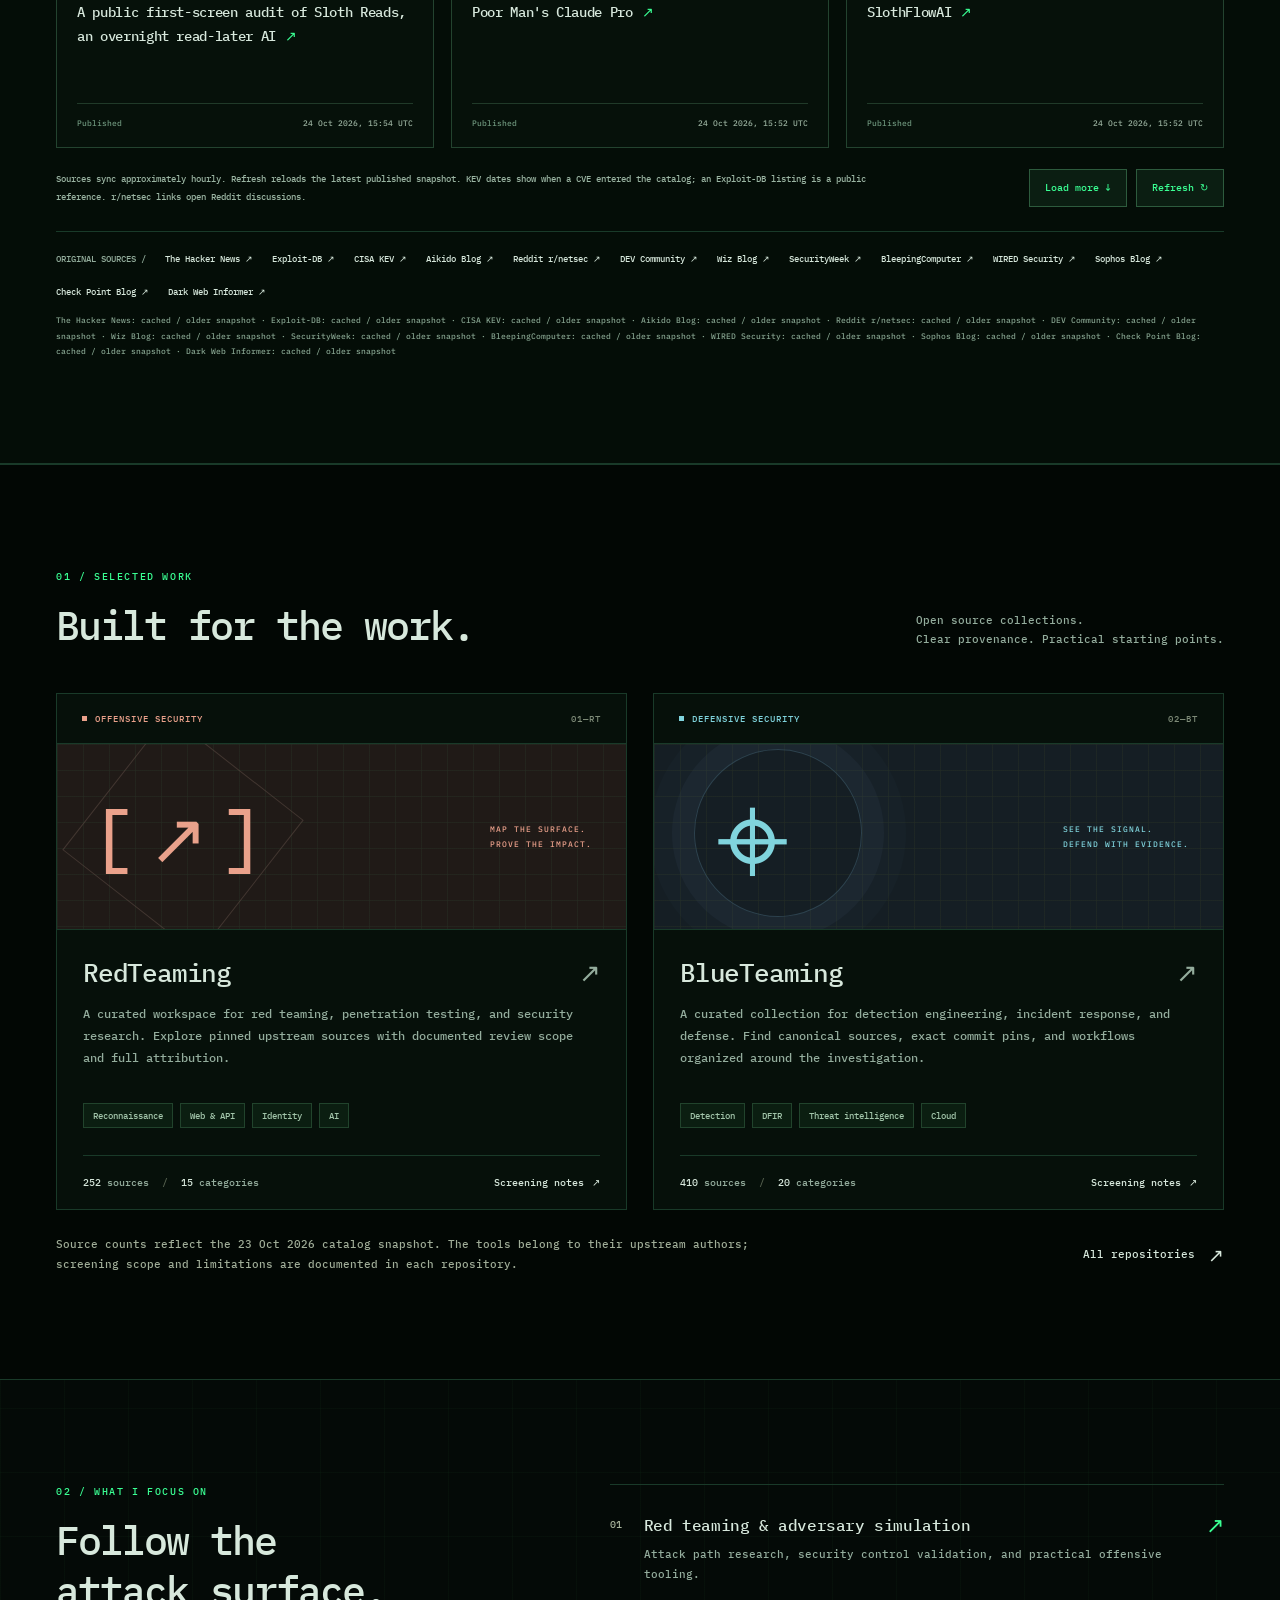
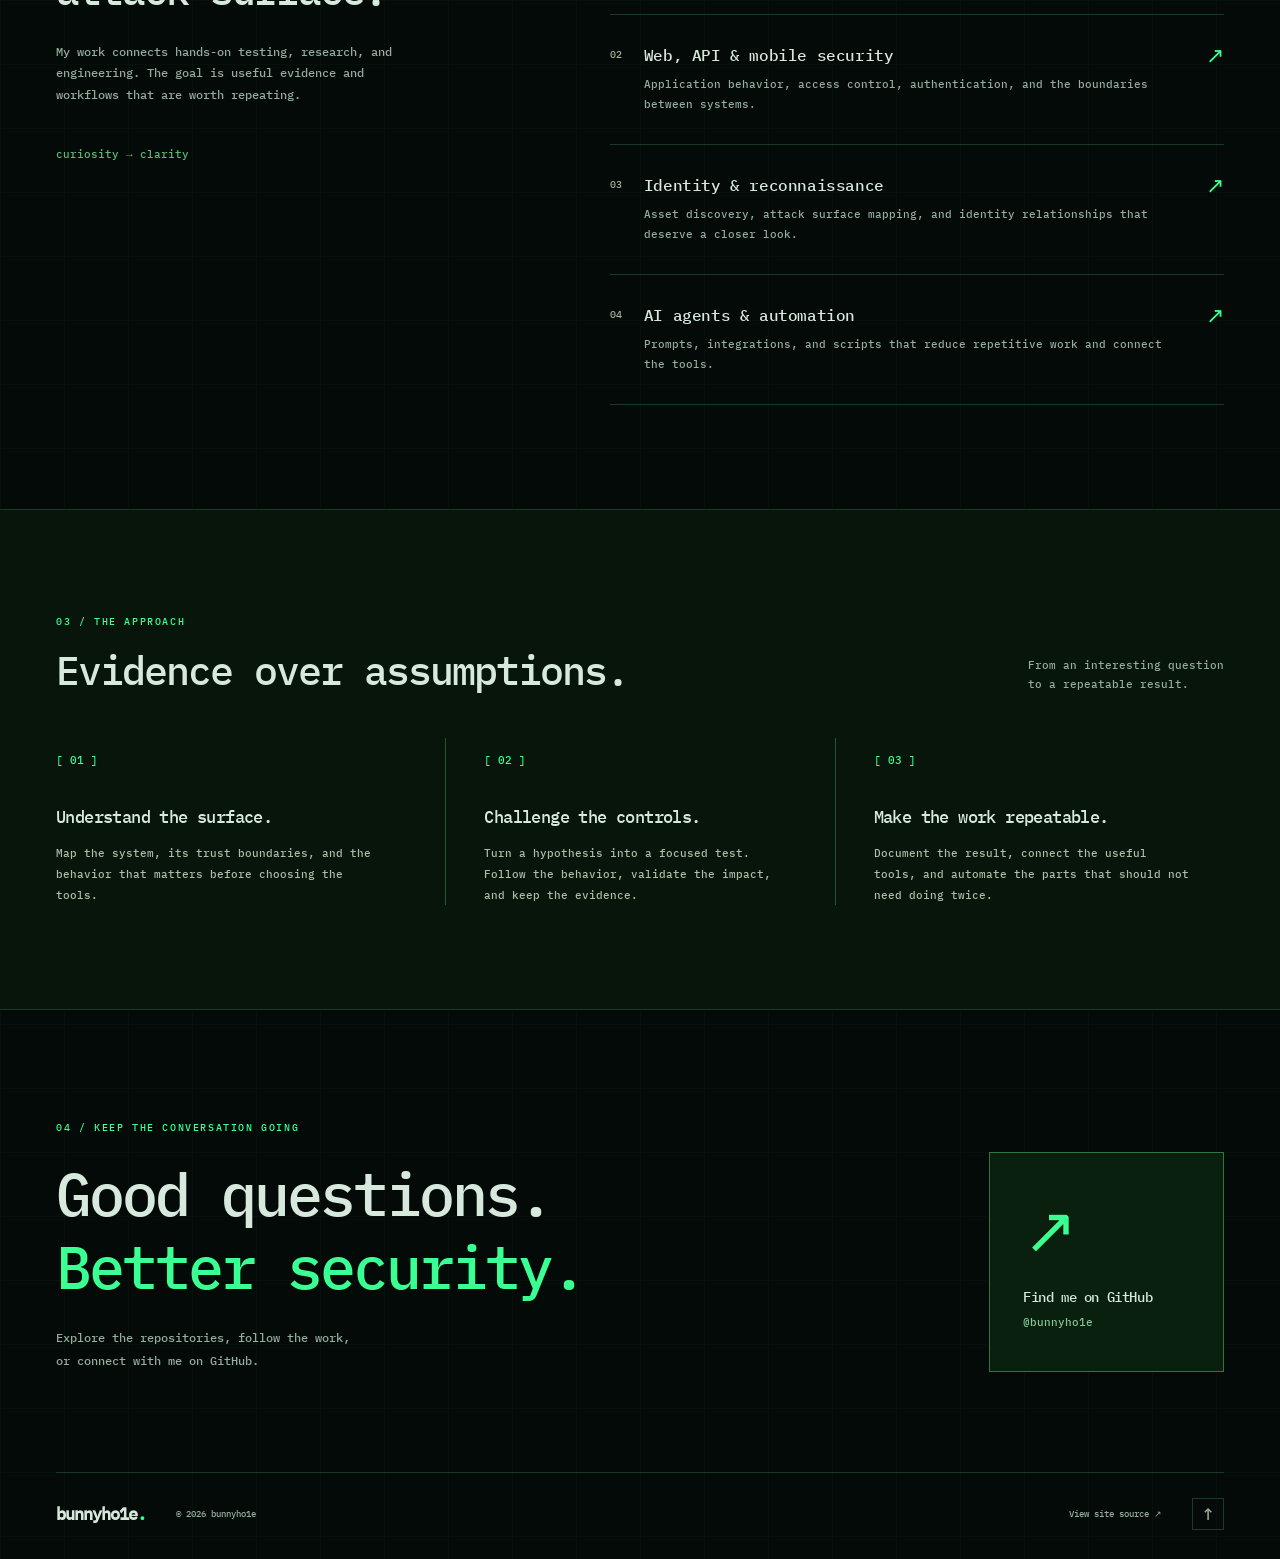
==== commit 345837ac: "Add Dark Web Informer to the news feed Add the official Dark Web Informer RSS source with a dedicate" ====
--- a/index.html
+++ b/index.html
@@ -19,7 +19,7 @@
   <link rel="stylesheet" href="./terminal-v2.css">
   <link rel="stylesheet" href="./signal-feed.css">
   <script src="./site.js" defer></script>
-  <script src="./signal-feed.js?v=7" defer></script>
+  <script src="./signal-feed.js?v=8" defer></script>
 </head>
 <body class="terminal-mode">
   <a class="skip-link" href="#main">Skip to content</a>
@@ -79,11 +79,11 @@
     <section class="signal-section section" id="intel" aria-labelledby="signal-heading" aria-busy="true">
       <div class="container">
         <div class="section-heading"><div><p class="eyebrow section-number">00 / Public security feed</p><h2 id="signal-heading">Security signal<span class="accent">_</span></h2><p class="signal-intro">Security news. Public exploit references. In-the-wild CVEs.<br>Follow the sources, then follow the evidence.</p></div><div class="signal-sync"><span class="signal-health" id="signal-health">CONNECTING TO FEED</span><p id="signal-updated">Last sync: checking…</p></div></div>
-        <div class="signal-controls"><div class="signal-filters" role="group" aria-label="Filter headlines by source"><button class="signal-filter" type="button" data-signal-source="all" aria-pressed="true">All sources</button><button class="signal-filter" type="button" data-signal-source="thn" aria-pressed="false">The Hacker News</button><button class="signal-filter" type="button" data-signal-source="edb" aria-pressed="false">Exploit-DB</button><button class="signal-filter" type="button" data-signal-source="kev" aria-pressed="false">CISA KEV</button><button class="signal-filter" type="button" data-signal-source="aikido" aria-pressed="false">Aikido Blog</button><button class="signal-filter" type="button" data-signal-source="netsec" aria-pressed="false">r/netsec</button><button class="signal-filter" type="button" data-signal-source="devto" aria-pressed="false">DEV Community</button><button class="signal-filter" type="button" data-signal-source="wiz" aria-pressed="false">Wiz Blog</button><button class="signal-filter" type="button" data-signal-source="securityweek" aria-pressed="false">SecurityWeek</button><button class="signal-filter" type="button" data-signal-source="bleeping" aria-pressed="false">BleepingComputer</button><button class="signal-filter" type="button" data-signal-source="wired" aria-pressed="false">WIRED Security</button><button class="signal-filter" type="button" data-signal-source="sophos" aria-pressed="false">Sophos Blog</button><button class="signal-filter" type="button" data-signal-source="checkpoint" aria-pressed="false">Check Point Blog</button></div><label class="signal-search"><span aria-hidden="true">/</span><span class="sr-only">Search headlines, CVEs, vendors or topics</span><input id="signal-search" type="search" placeholder="CVE, vendor or topic…" autocomplete="off" maxlength="160"></label></div>
+        <div class="signal-controls"><div class="signal-filters" role="group" aria-label="Filter headlines by source"><button class="signal-filter" type="button" data-signal-source="all" aria-pressed="true">All sources</button><button class="signal-filter" type="button" data-signal-source="thn" aria-pressed="false">The Hacker News</button><button class="signal-filter" type="button" data-signal-source="edb" aria-pressed="false">Exploit-DB</button><button class="signal-filter" type="button" data-signal-source="kev" aria-pressed="false">CISA KEV</button><button class="signal-filter" type="button" data-signal-source="aikido" aria-pressed="false">Aikido Blog</button><button class="signal-filter" type="button" data-signal-source="netsec" aria-pressed="false">r/netsec</button><button class="signal-filter" type="button" data-signal-source="devto" aria-pressed="false">DEV Community</button><button class="signal-filter" type="button" data-signal-source="wiz" aria-pressed="false">Wiz Blog</button><button class="signal-filter" type="button" data-signal-source="securityweek" aria-pressed="false">SecurityWeek</button><button class="signal-filter" type="button" data-signal-source="bleeping" aria-pressed="false">BleepingComputer</button><button class="signal-filter" type="button" data-signal-source="wired" aria-pressed="false">WIRED Security</button><button class="signal-filter" type="button" data-signal-source="sophos" aria-pressed="false">Sophos Blog</button><button class="signal-filter" type="button" data-signal-source="checkpoint" aria-pressed="false">Check Point Blog</button><button class="signal-filter" type="button" data-signal-source="darkwebinformer" aria-pressed="false">Dark Web Informer</button></div><label class="signal-search"><span aria-hidden="true">/</span><span class="sr-only">Search headlines, CVEs, vendors or topics</span><input id="signal-search" type="search" placeholder="CVE, vendor or topic…" autocomplete="off" maxlength="160"></label></div>
         <p class="signal-results" id="signal-result" role="status" aria-live="polite">Loading public feeds…</p>
         <div class="signal-grid" id="signal-cards"></div>
         <div class="signal-footer"><p>Sources sync approximately hourly. Refresh reloads the latest published snapshot. KEV dates show when a CVE entered the catalog; an Exploit-DB listing is a public reference. r/netsec links open Reddit discussions.</p><div class="signal-actions"><button id="signal-more" class="signal-action" type="button" hidden>Load more ↓</button><button id="signal-refresh" class="signal-action" type="button">Refresh ↻</button></div></div>
-        <div class="signal-source-links"><span>ORIGINAL SOURCES /</span><a href="https://thehackernews.com/" target="_blank" rel="noopener noreferrer">The Hacker News ↗</a><a href="https://www.exploit-db.com/" target="_blank" rel="noopener noreferrer">Exploit-DB ↗</a><a href="https://www.cisa.gov/known-exploited-vulnerabilities-catalog" target="_blank" rel="noopener noreferrer">CISA KEV ↗</a><a href="https://www.aikido.dev/blog" target="_blank" rel="noopener noreferrer">Aikido Blog ↗</a><a href="https://www.reddit.com/r/netsec/" target="_blank" rel="noopener noreferrer">Reddit r/netsec ↗</a><a href="https://dev.to/" target="_blank" rel="noopener noreferrer">DEV Community ↗</a><a href="https://www.wiz.io/blog" target="_blank" rel="noopener noreferrer">Wiz Blog ↗</a><a href="https://www.securityweek.com/" target="_blank" rel="noopener noreferrer">SecurityWeek ↗</a><a href="https://www.bleepingcomputer.com/" target="_blank" rel="noopener noreferrer">BleepingComputer ↗</a><a href="https://www.wired.com/category/security/" target="_blank" rel="noopener noreferrer">WIRED Security ↗</a><a href="https://www.sophos.com/en-us/blog" target="_blank" rel="noopener noreferrer">Sophos Blog ↗</a><a href="https://blog.checkpoint.com/" target="_blank" rel="noopener noreferrer">Check Point Blog ↗</a></div>
+        <div class="signal-source-links"><span>ORIGINAL SOURCES /</span><a href="https://thehackernews.com/" target="_blank" rel="noopener noreferrer">The Hacker News ↗</a><a href="https://www.exploit-db.com/" target="_blank" rel="noopener noreferrer">Exploit-DB ↗</a><a href="https://www.cisa.gov/known-exploited-vulnerabilities-catalog" target="_blank" rel="noopener noreferrer">CISA KEV ↗</a><a href="https://www.aikido.dev/blog" target="_blank" rel="noopener noreferrer">Aikido Blog ↗</a><a href="https://www.reddit.com/r/netsec/" target="_blank" rel="noopener noreferrer">Reddit r/netsec ↗</a><a href="https://dev.to/" target="_blank" rel="noopener noreferrer">DEV Community ↗</a><a href="https://www.wiz.io/blog" target="_blank" rel="noopener noreferrer">Wiz Blog ↗</a><a href="https://www.securityweek.com/" target="_blank" rel="noopener noreferrer">SecurityWeek ↗</a><a href="https://www.bleepingcomputer.com/" target="_blank" rel="noopener noreferrer">BleepingComputer ↗</a><a href="https://www.wired.com/category/security/" target="_blank" rel="noopener noreferrer">WIRED Security ↗</a><a href="https://www.sophos.com/en-us/blog" target="_blank" rel="noopener noreferrer">Sophos Blog ↗</a><a href="https://blog.checkpoint.com/" target="_blank" rel="noopener noreferrer">Check Point Blog ↗</a><a href="https://darkwebinformer.com/" target="_blank" rel="noopener noreferrer">Dark Web Informer ↗</a></div>
         <p class="signal-source-status" id="signal-source-status">Checking source status…</p>
         <noscript><p class="signal-empty">Enable JavaScript to load and filter headlines, or open the original source links above.</p></noscript>
       </div>
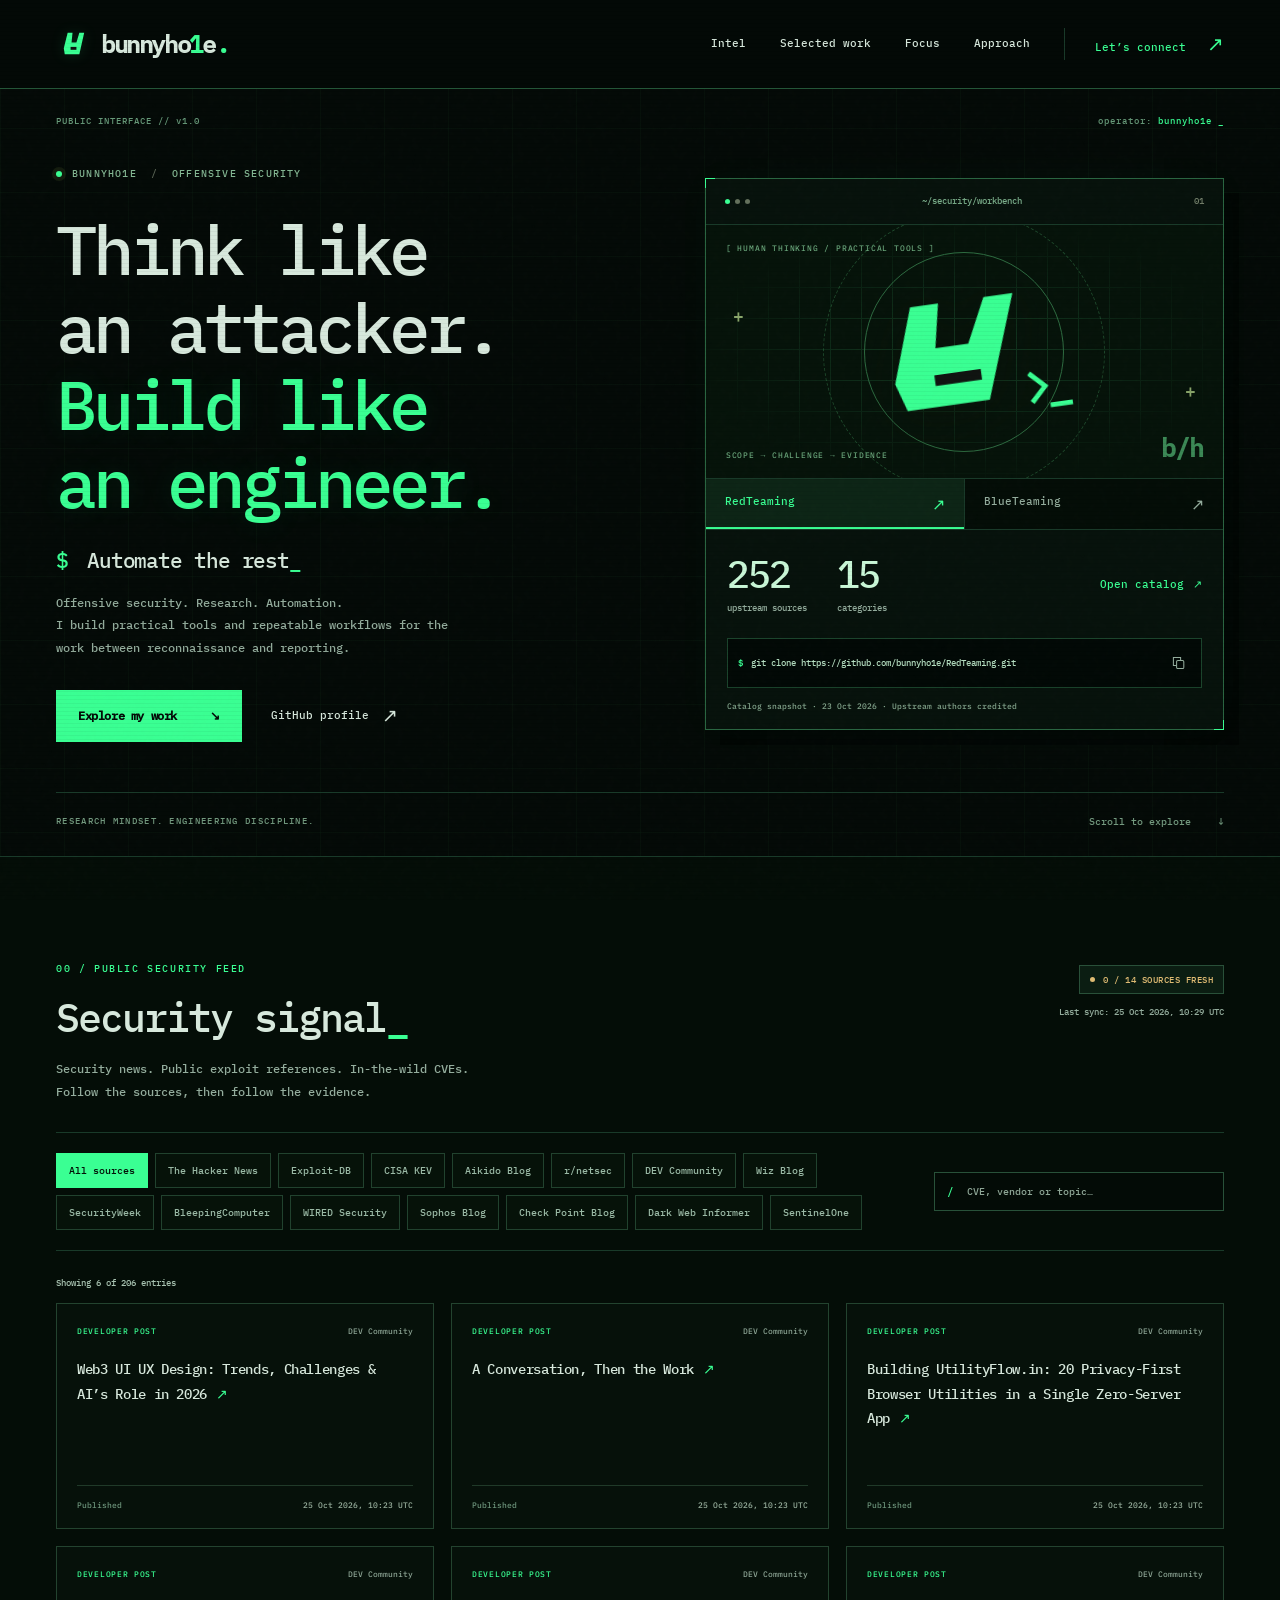
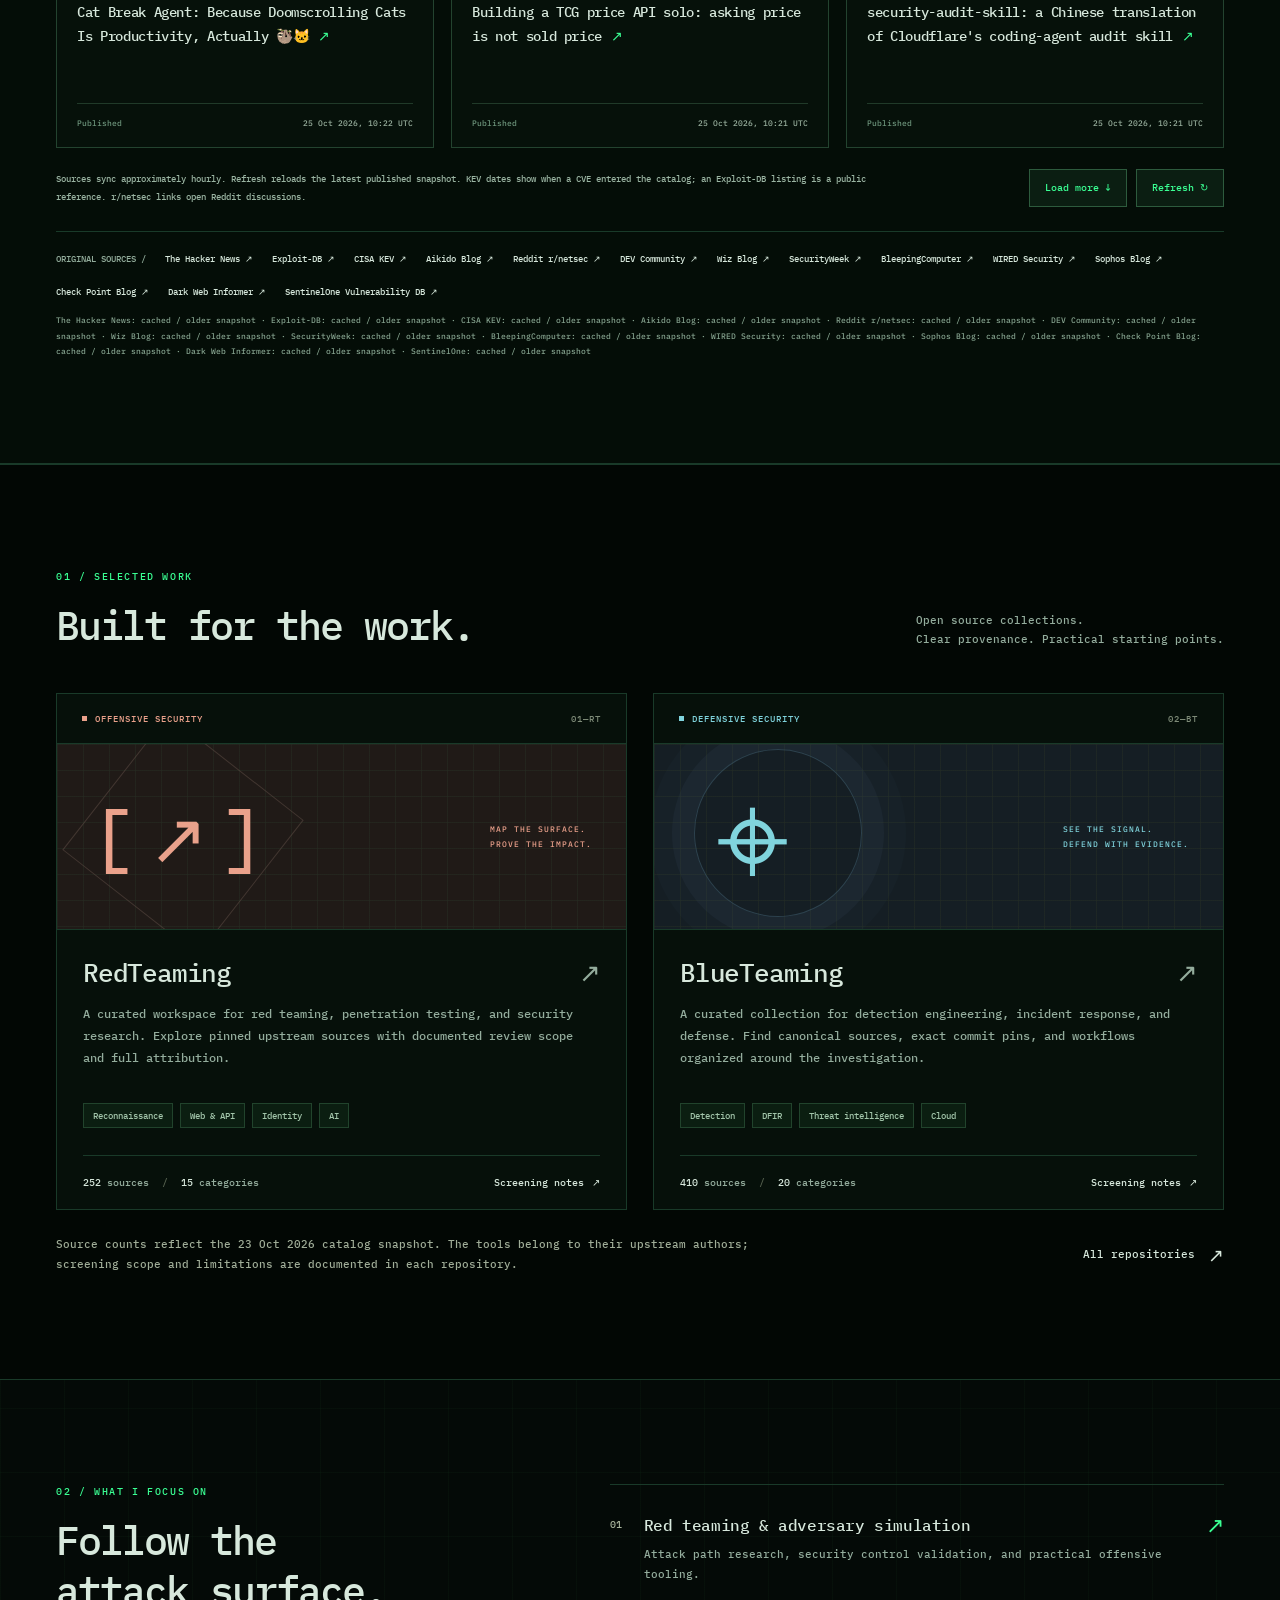
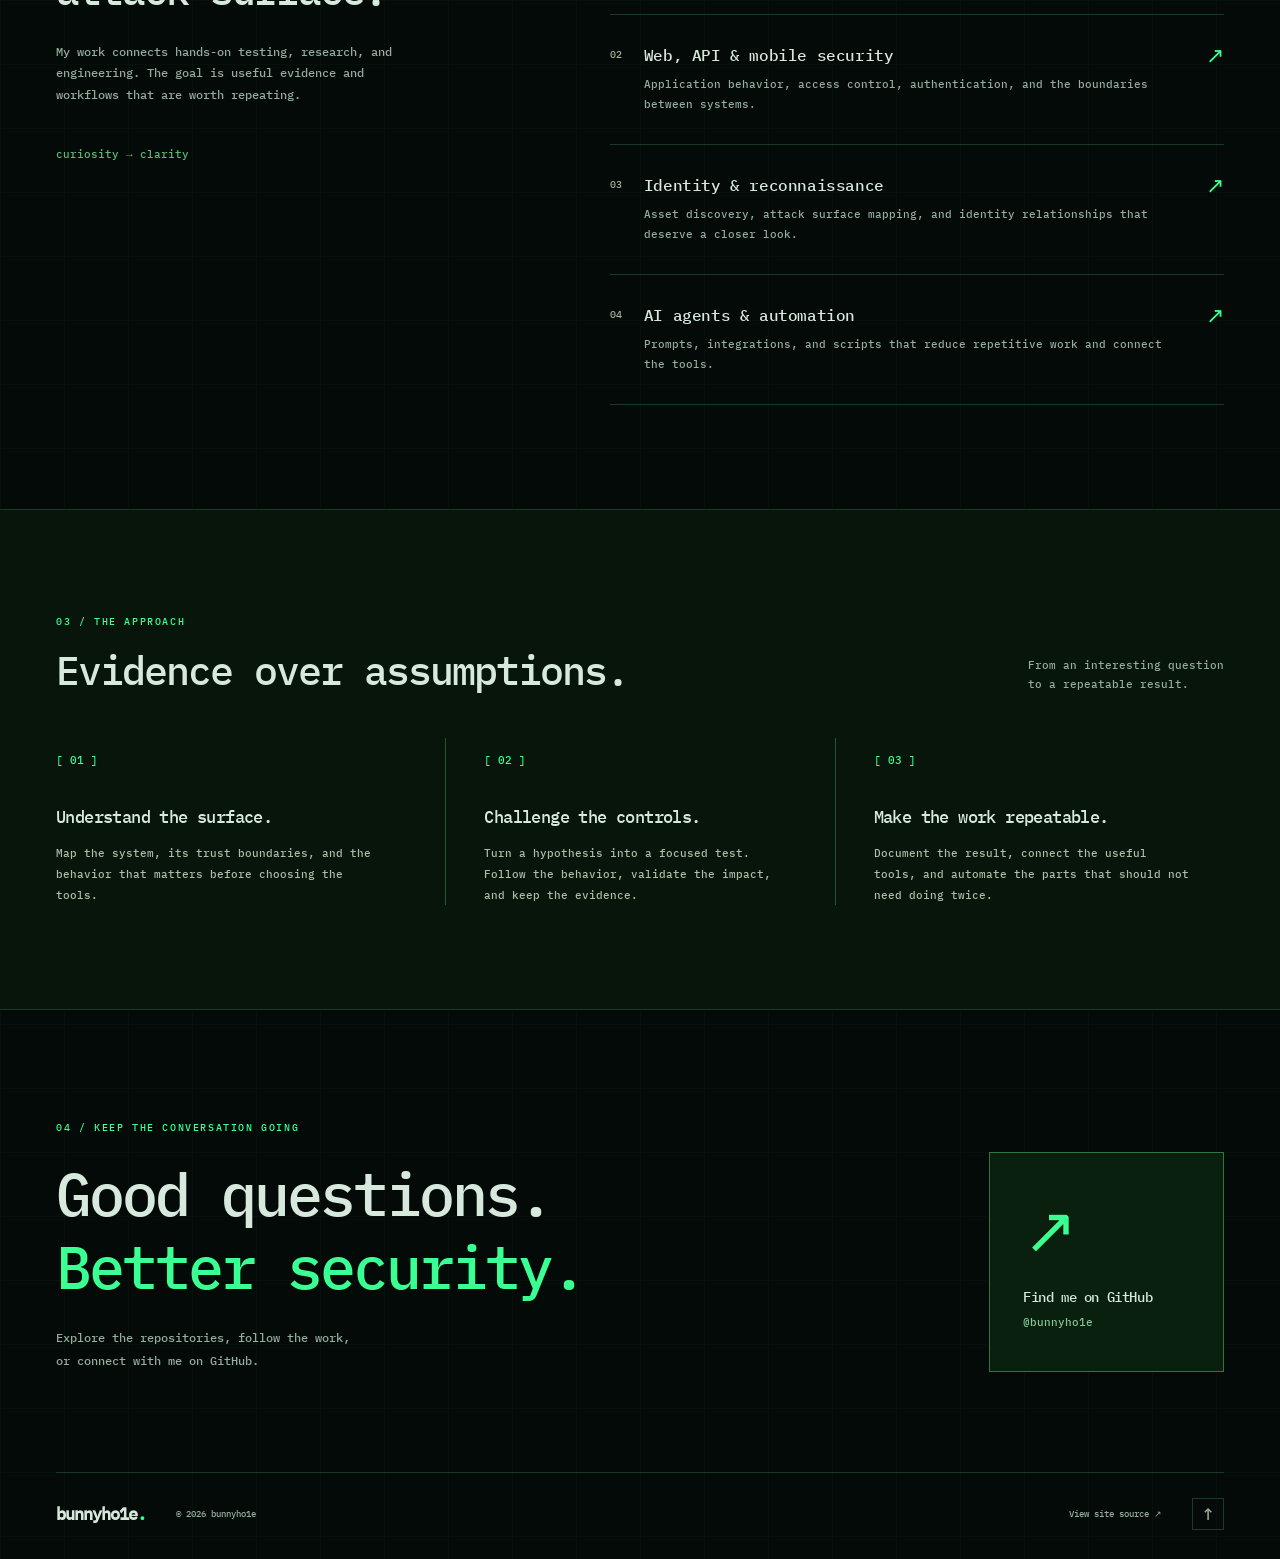
==== commit 69714b95: "Add SentinelOne to the security feed Collect public metadata from SentinelOne’s Latest CVEs table, w" ====
--- a/index.html
+++ b/index.html
@@ -19,7 +19,7 @@
   <link rel="stylesheet" href="./terminal-v2.css">
   <link rel="stylesheet" href="./signal-feed.css">
   <script src="./site.js" defer></script>
-  <script src="./signal-feed.js?v=8" defer></script>
+  <script src="./signal-feed.js?v=9" defer></script>
 </head>
 <body class="terminal-mode">
   <a class="skip-link" href="#main">Skip to content</a>
@@ -79,11 +79,11 @@
     <section class="signal-section section" id="intel" aria-labelledby="signal-heading" aria-busy="true">
       <div class="container">
         <div class="section-heading"><div><p class="eyebrow section-number">00 / Public security feed</p><h2 id="signal-heading">Security signal<span class="accent">_</span></h2><p class="signal-intro">Security news. Public exploit references. In-the-wild CVEs.<br>Follow the sources, then follow the evidence.</p></div><div class="signal-sync"><span class="signal-health" id="signal-health">CONNECTING TO FEED</span><p id="signal-updated">Last sync: checking…</p></div></div>
-        <div class="signal-controls"><div class="signal-filters" role="group" aria-label="Filter headlines by source"><button class="signal-filter" type="button" data-signal-source="all" aria-pressed="true">All sources</button><button class="signal-filter" type="button" data-signal-source="thn" aria-pressed="false">The Hacker News</button><button class="signal-filter" type="button" data-signal-source="edb" aria-pressed="false">Exploit-DB</button><button class="signal-filter" type="button" data-signal-source="kev" aria-pressed="false">CISA KEV</button><button class="signal-filter" type="button" data-signal-source="aikido" aria-pressed="false">Aikido Blog</button><button class="signal-filter" type="button" data-signal-source="netsec" aria-pressed="false">r/netsec</button><button class="signal-filter" type="button" data-signal-source="devto" aria-pressed="false">DEV Community</button><button class="signal-filter" type="button" data-signal-source="wiz" aria-pressed="false">Wiz Blog</button><button class="signal-filter" type="button" data-signal-source="securityweek" aria-pressed="false">SecurityWeek</button><button class="signal-filter" type="button" data-signal-source="bleeping" aria-pressed="false">BleepingComputer</button><button class="signal-filter" type="button" data-signal-source="wired" aria-pressed="false">WIRED Security</button><button class="signal-filter" type="button" data-signal-source="sophos" aria-pressed="false">Sophos Blog</button><button class="signal-filter" type="button" data-signal-source="checkpoint" aria-pressed="false">Check Point Blog</button><button class="signal-filter" type="button" data-signal-source="darkwebinformer" aria-pressed="false">Dark Web Informer</button></div><label class="signal-search"><span aria-hidden="true">/</span><span class="sr-only">Search headlines, CVEs, vendors or topics</span><input id="signal-search" type="search" placeholder="CVE, vendor or topic…" autocomplete="off" maxlength="160"></label></div>
+        <div class="signal-controls"><div class="signal-filters" role="group" aria-label="Filter headlines by source"><button class="signal-filter" type="button" data-signal-source="all" aria-pressed="true">All sources</button><button class="signal-filter" type="button" data-signal-source="thn" aria-pressed="false">The Hacker News</button><button class="signal-filter" type="button" data-signal-source="edb" aria-pressed="false">Exploit-DB</button><button class="signal-filter" type="button" data-signal-source="kev" aria-pressed="false">CISA KEV</button><button class="signal-filter" type="button" data-signal-source="aikido" aria-pressed="false">Aikido Blog</button><button class="signal-filter" type="button" data-signal-source="netsec" aria-pressed="false">r/netsec</button><button class="signal-filter" type="button" data-signal-source="devto" aria-pressed="false">DEV Community</button><button class="signal-filter" type="button" data-signal-source="wiz" aria-pressed="false">Wiz Blog</button><button class="signal-filter" type="button" data-signal-source="securityweek" aria-pressed="false">SecurityWeek</button><button class="signal-filter" type="button" data-signal-source="bleeping" aria-pressed="false">BleepingComputer</button><button class="signal-filter" type="button" data-signal-source="wired" aria-pressed="false">WIRED Security</button><button class="signal-filter" type="button" data-signal-source="sophos" aria-pressed="false">Sophos Blog</button><button class="signal-filter" type="button" data-signal-source="checkpoint" aria-pressed="false">Check Point Blog</button><button class="signal-filter" type="button" data-signal-source="darkwebinformer" aria-pressed="false">Dark Web Informer</button><button class="signal-filter" type="button" data-signal-source="sentinelone" aria-pressed="false">SentinelOne</button></div><label class="signal-search"><span aria-hidden="true">/</span><span class="sr-only">Search headlines, CVEs, vendors or topics</span><input id="signal-search" type="search" placeholder="CVE, vendor or topic…" autocomplete="off" maxlength="160"></label></div>
         <p class="signal-results" id="signal-result" role="status" aria-live="polite">Loading public feeds…</p>
         <div class="signal-grid" id="signal-cards"></div>
         <div class="signal-footer"><p>Sources sync approximately hourly. Refresh reloads the latest published snapshot. KEV dates show when a CVE entered the catalog; an Exploit-DB listing is a public reference. r/netsec links open Reddit discussions.</p><div class="signal-actions"><button id="signal-more" class="signal-action" type="button" hidden>Load more ↓</button><button id="signal-refresh" class="signal-action" type="button">Refresh ↻</button></div></div>
-        <div class="signal-source-links"><span>ORIGINAL SOURCES /</span><a href="https://thehackernews.com/" target="_blank" rel="noopener noreferrer">The Hacker News ↗</a><a href="https://www.exploit-db.com/" target="_blank" rel="noopener noreferrer">Exploit-DB ↗</a><a href="https://www.cisa.gov/known-exploited-vulnerabilities-catalog" target="_blank" rel="noopener noreferrer">CISA KEV ↗</a><a href="https://www.aikido.dev/blog" target="_blank" rel="noopener noreferrer">Aikido Blog ↗</a><a href="https://www.reddit.com/r/netsec/" target="_blank" rel="noopener noreferrer">Reddit r/netsec ↗</a><a href="https://dev.to/" target="_blank" rel="noopener noreferrer">DEV Community ↗</a><a href="https://www.wiz.io/blog" target="_blank" rel="noopener noreferrer">Wiz Blog ↗</a><a href="https://www.securityweek.com/" target="_blank" rel="noopener noreferrer">SecurityWeek ↗</a><a href="https://www.bleepingcomputer.com/" target="_blank" rel="noopener noreferrer">BleepingComputer ↗</a><a href="https://www.wired.com/category/security/" target="_blank" rel="noopener noreferrer">WIRED Security ↗</a><a href="https://www.sophos.com/en-us/blog" target="_blank" rel="noopener noreferrer">Sophos Blog ↗</a><a href="https://blog.checkpoint.com/" target="_blank" rel="noopener noreferrer">Check Point Blog ↗</a><a href="https://darkwebinformer.com/" target="_blank" rel="noopener noreferrer">Dark Web Informer ↗</a></div>
+        <div class="signal-source-links"><span>ORIGINAL SOURCES /</span><a href="https://thehackernews.com/" target="_blank" rel="noopener noreferrer">The Hacker News ↗</a><a href="https://www.exploit-db.com/" target="_blank" rel="noopener noreferrer">Exploit-DB ↗</a><a href="https://www.cisa.gov/known-exploited-vulnerabilities-catalog" target="_blank" rel="noopener noreferrer">CISA KEV ↗</a><a href="https://www.aikido.dev/blog" target="_blank" rel="noopener noreferrer">Aikido Blog ↗</a><a href="https://www.reddit.com/r/netsec/" target="_blank" rel="noopener noreferrer">Reddit r/netsec ↗</a><a href="https://dev.to/" target="_blank" rel="noopener noreferrer">DEV Community ↗</a><a href="https://www.wiz.io/blog" target="_blank" rel="noopener noreferrer">Wiz Blog ↗</a><a href="https://www.securityweek.com/" target="_blank" rel="noopener noreferrer">SecurityWeek ↗</a><a href="https://www.bleepingcomputer.com/" target="_blank" rel="noopener noreferrer">BleepingComputer ↗</a><a href="https://www.wired.com/category/security/" target="_blank" rel="noopener noreferrer">WIRED Security ↗</a><a href="https://www.sophos.com/en-us/blog" target="_blank" rel="noopener noreferrer">Sophos Blog ↗</a><a href="https://blog.checkpoint.com/" target="_blank" rel="noopener noreferrer">Check Point Blog ↗</a><a href="https://darkwebinformer.com/" target="_blank" rel="noopener noreferrer">Dark Web Informer ↗</a><a href="https://www.sentinelone.com/vulnerability-database/" target="_blank" rel="noopener noreferrer">SentinelOne Vulnerability DB ↗</a></div>
         <p class="signal-source-status" id="signal-source-status">Checking source status…</p>
         <noscript><p class="signal-empty">Enable JavaScript to load and filter headlines, or open the original source links above.</p></noscript>
       </div>
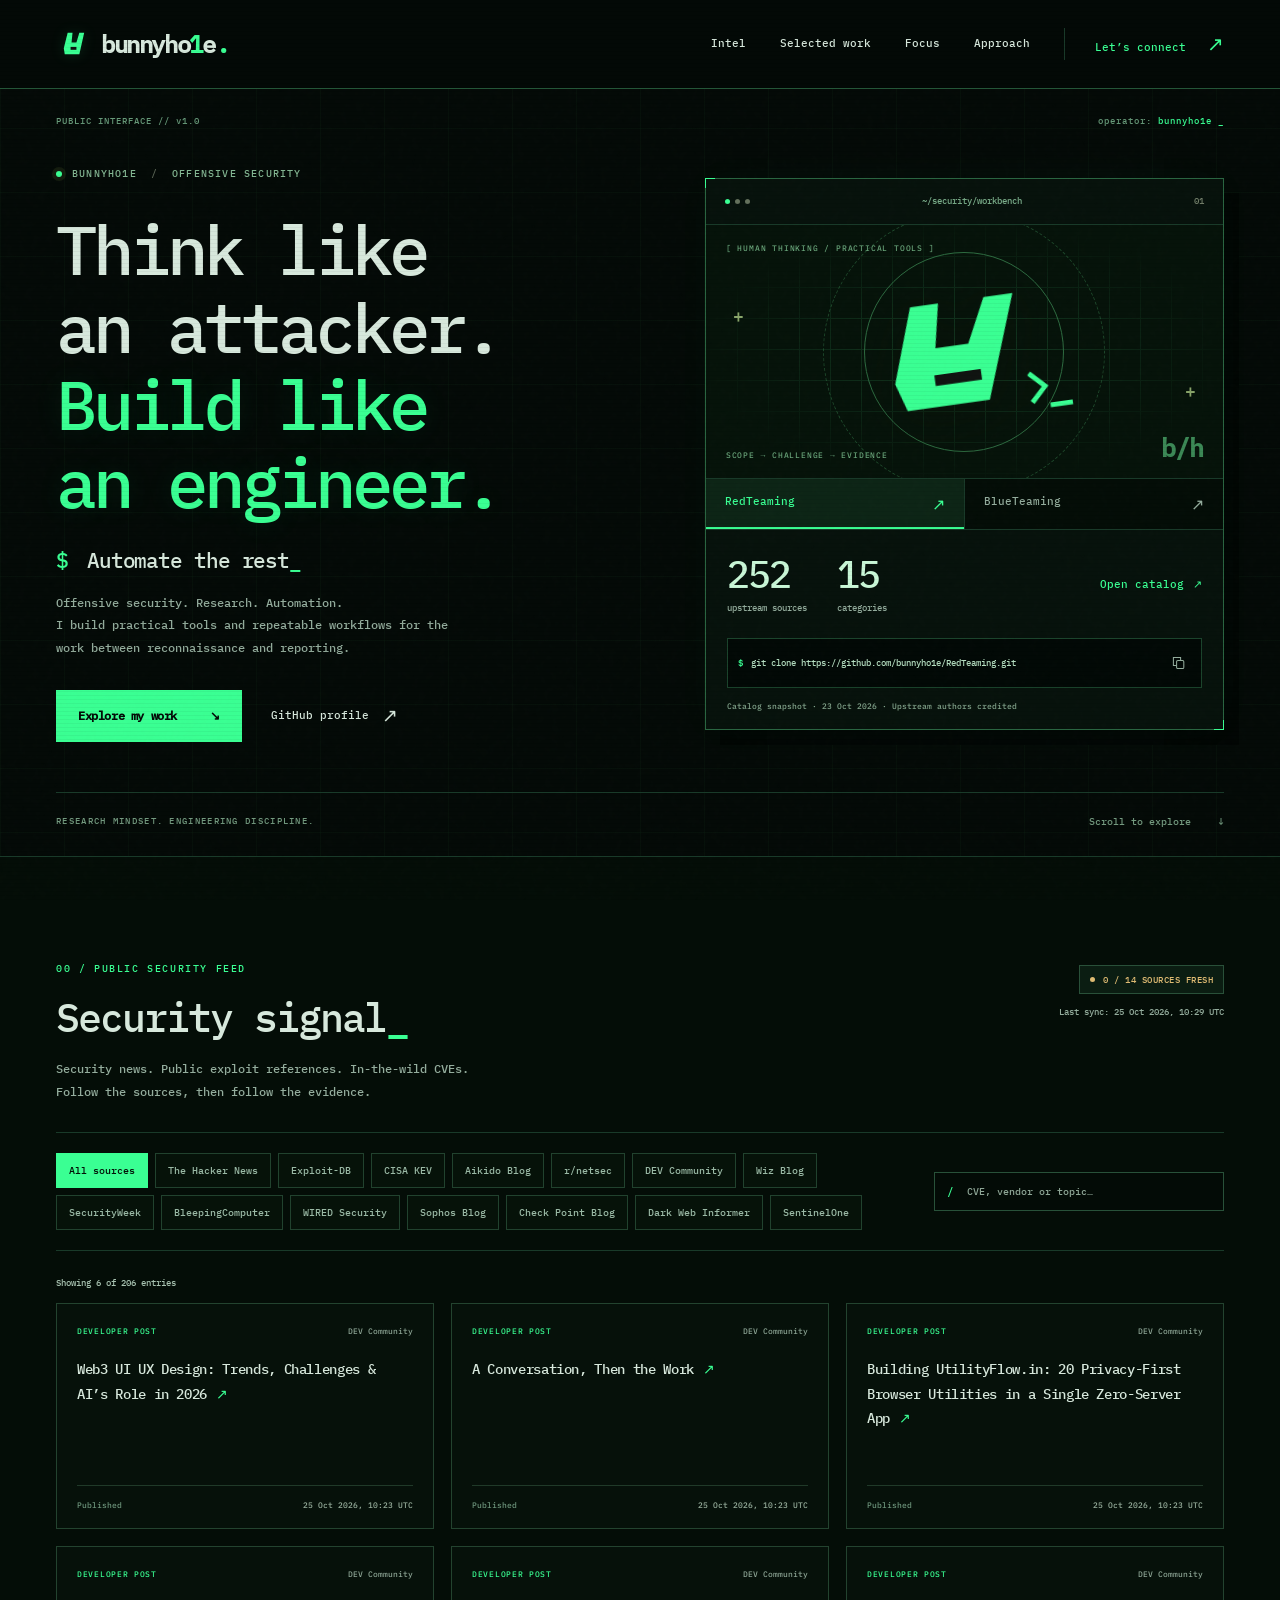
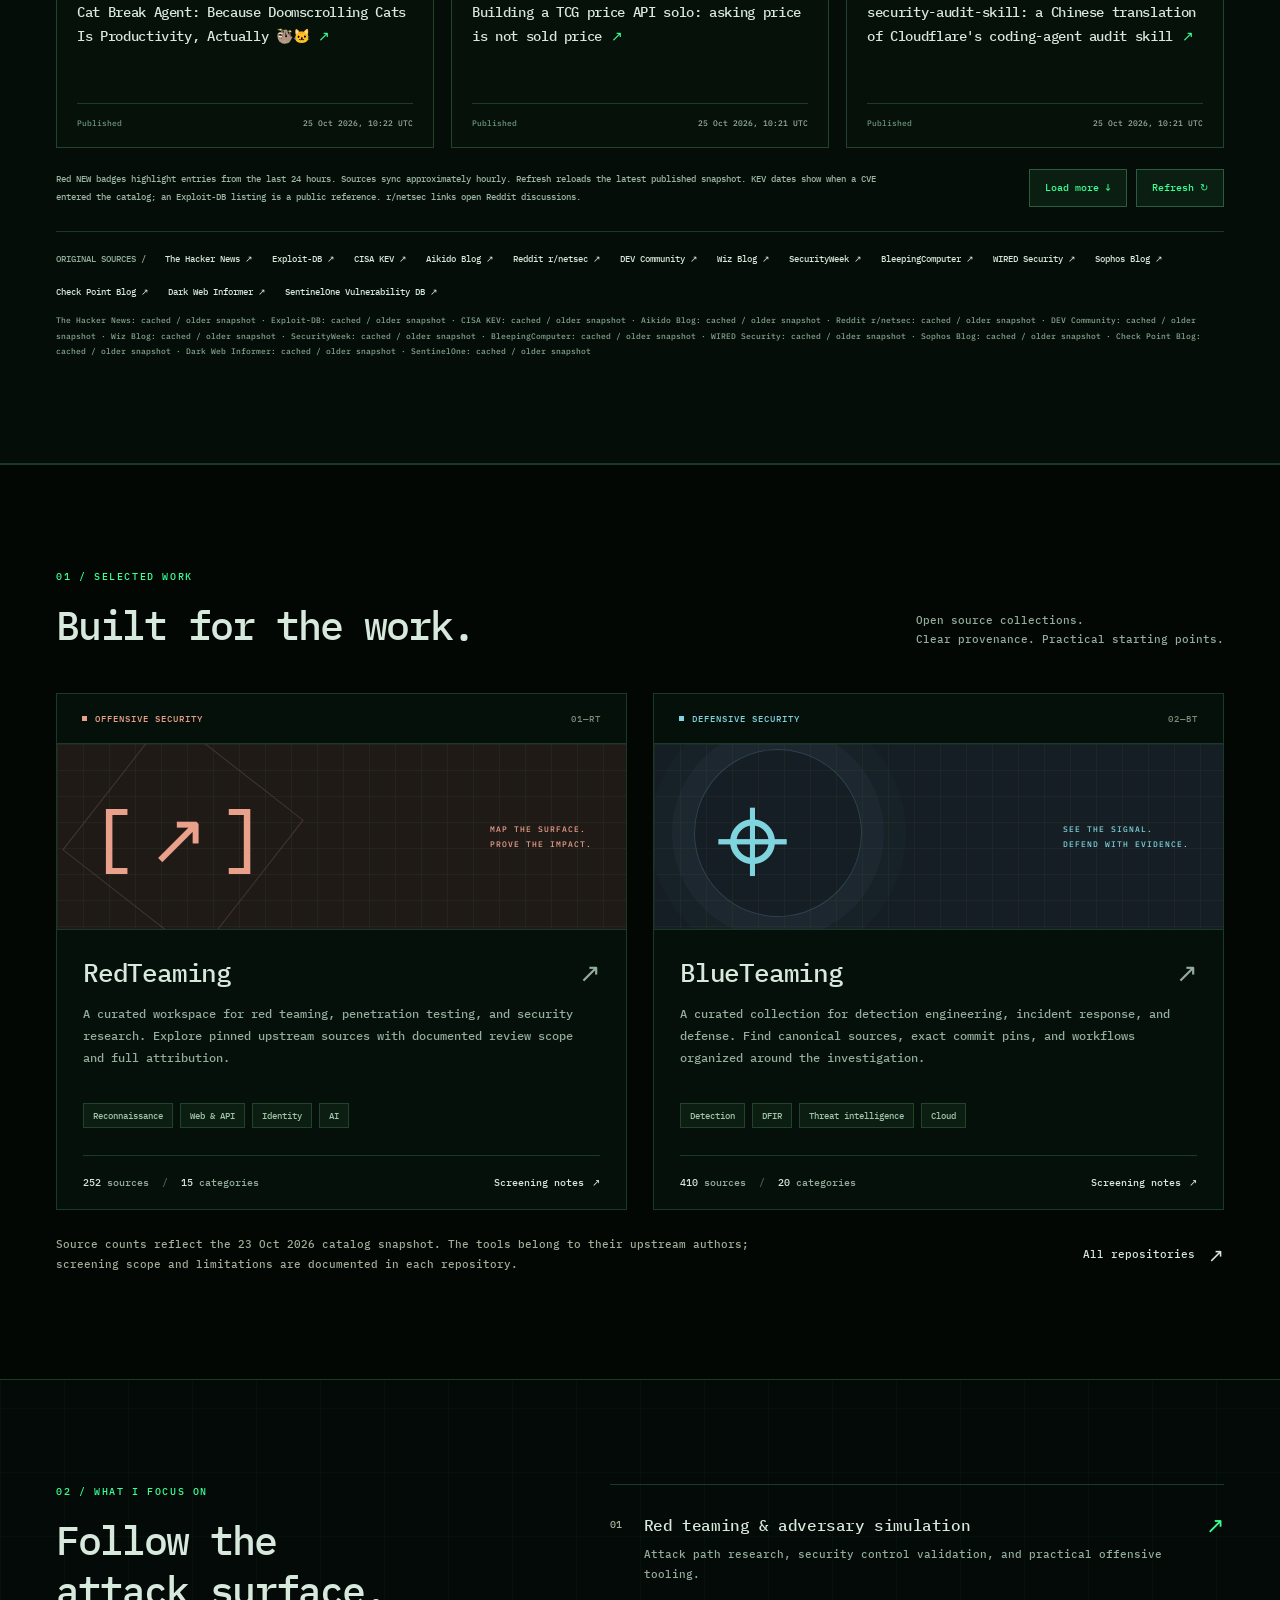
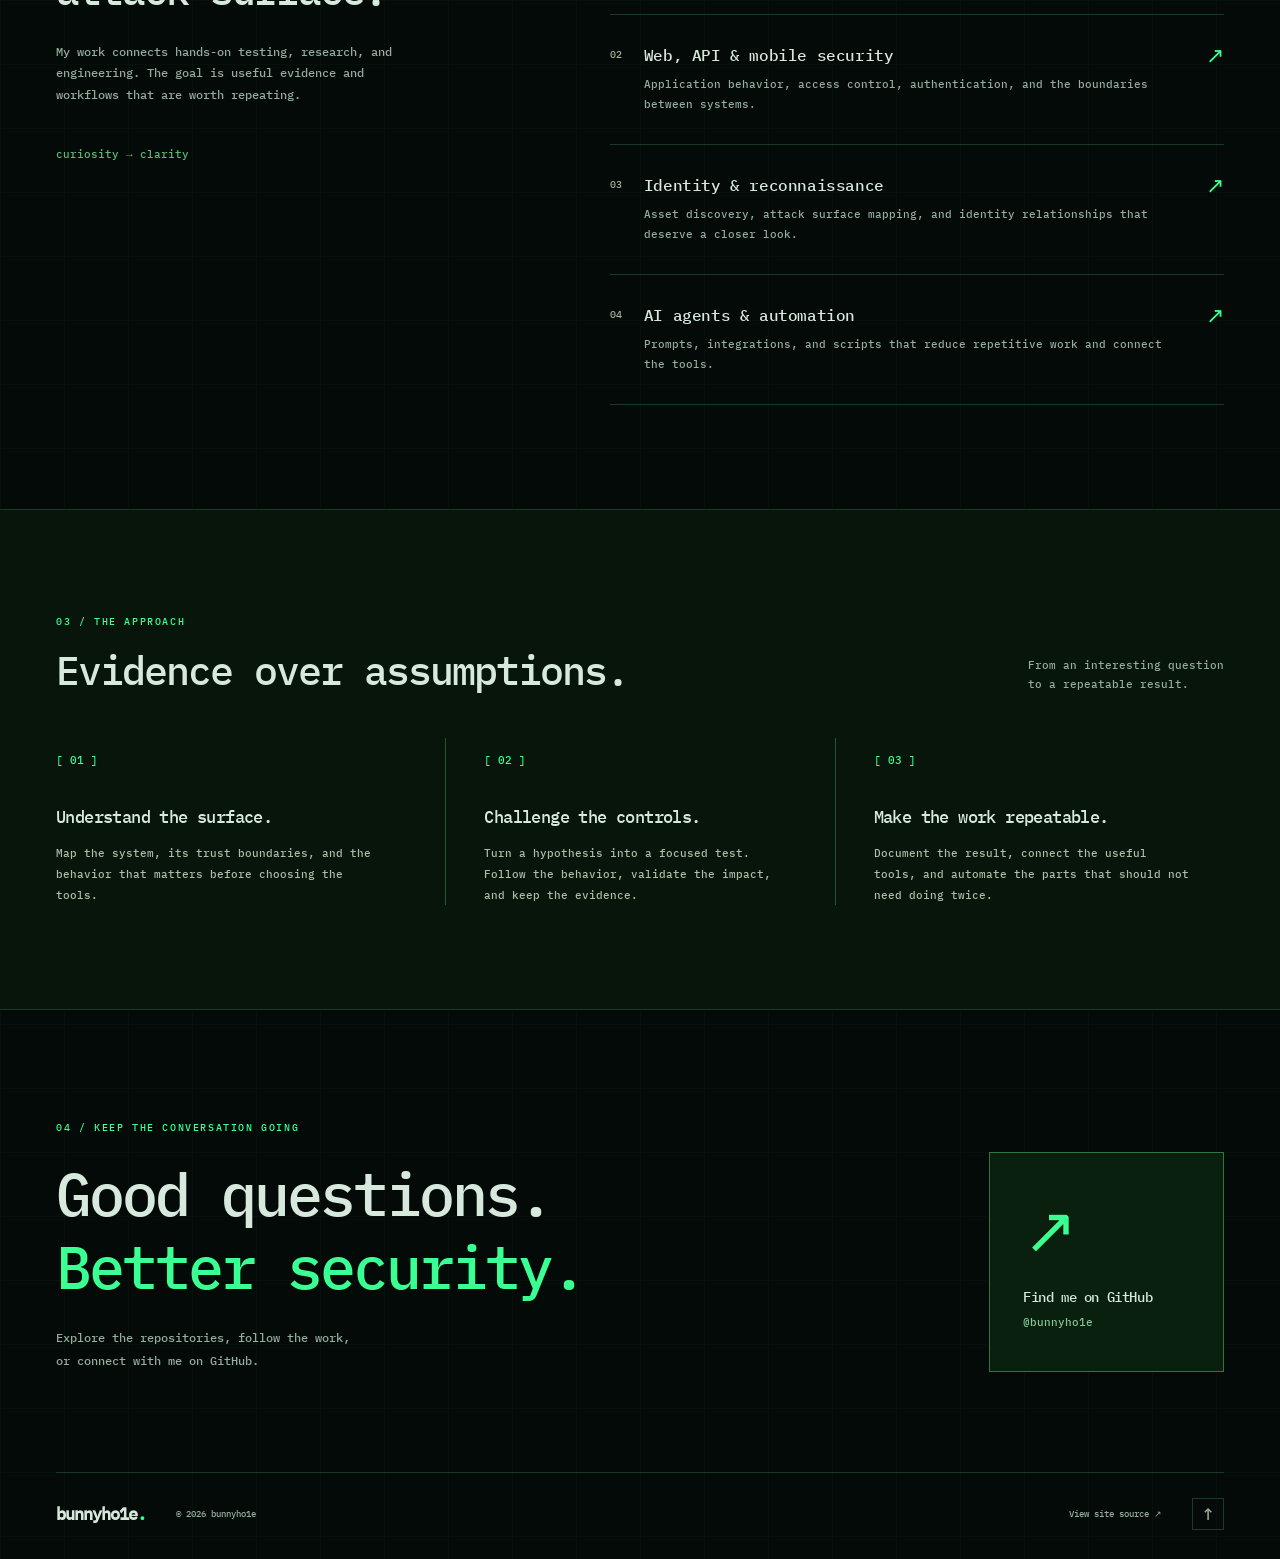
==== commit 01b53e83: "Highlight recent feed entries in red Mark entries published or added to KEV within the past 24 hours" ====
--- a/index.html
+++ b/index.html
@@ -17,9 +17,9 @@
   <link rel="icon" type="image/svg+xml" href="./favicon.svg">
   <link rel="preload" href="./ibm-plex-mono-latin.woff2" as="font" type="font/woff2" crossorigin>
   <link rel="stylesheet" href="./terminal-v2.css">
-  <link rel="stylesheet" href="./signal-feed.css">
+  <link rel="stylesheet" href="./signal-feed.css?v=2">
   <script src="./site.js" defer></script>
-  <script src="./signal-feed.js?v=9" defer></script>
+  <script src="./signal-feed.js?v=10" defer></script>
 </head>
 <body class="terminal-mode">
   <a class="skip-link" href="#main">Skip to content</a>
@@ -82,7 +82,7 @@
         <div class="signal-controls"><div class="signal-filters" role="group" aria-label="Filter headlines by source"><button class="signal-filter" type="button" data-signal-source="all" aria-pressed="true">All sources</button><button class="signal-filter" type="button" data-signal-source="thn" aria-pressed="false">The Hacker News</button><button class="signal-filter" type="button" data-signal-source="edb" aria-pressed="false">Exploit-DB</button><button class="signal-filter" type="button" data-signal-source="kev" aria-pressed="false">CISA KEV</button><button class="signal-filter" type="button" data-signal-source="aikido" aria-pressed="false">Aikido Blog</button><button class="signal-filter" type="button" data-signal-source="netsec" aria-pressed="false">r/netsec</button><button class="signal-filter" type="button" data-signal-source="devto" aria-pressed="false">DEV Community</button><button class="signal-filter" type="button" data-signal-source="wiz" aria-pressed="false">Wiz Blog</button><button class="signal-filter" type="button" data-signal-source="securityweek" aria-pressed="false">SecurityWeek</button><button class="signal-filter" type="button" data-signal-source="bleeping" aria-pressed="false">BleepingComputer</button><button class="signal-filter" type="button" data-signal-source="wired" aria-pressed="false">WIRED Security</button><button class="signal-filter" type="button" data-signal-source="sophos" aria-pressed="false">Sophos Blog</button><button class="signal-filter" type="button" data-signal-source="checkpoint" aria-pressed="false">Check Point Blog</button><button class="signal-filter" type="button" data-signal-source="darkwebinformer" aria-pressed="false">Dark Web Informer</button><button class="signal-filter" type="button" data-signal-source="sentinelone" aria-pressed="false">SentinelOne</button></div><label class="signal-search"><span aria-hidden="true">/</span><span class="sr-only">Search headlines, CVEs, vendors or topics</span><input id="signal-search" type="search" placeholder="CVE, vendor or topic…" autocomplete="off" maxlength="160"></label></div>
         <p class="signal-results" id="signal-result" role="status" aria-live="polite">Loading public feeds…</p>
         <div class="signal-grid" id="signal-cards"></div>
-        <div class="signal-footer"><p>Sources sync approximately hourly. Refresh reloads the latest published snapshot. KEV dates show when a CVE entered the catalog; an Exploit-DB listing is a public reference. r/netsec links open Reddit discussions.</p><div class="signal-actions"><button id="signal-more" class="signal-action" type="button" hidden>Load more ↓</button><button id="signal-refresh" class="signal-action" type="button">Refresh ↻</button></div></div>
+        <div class="signal-footer"><p>Red NEW badges highlight entries from the last 24 hours. Sources sync approximately hourly. Refresh reloads the latest published snapshot. KEV dates show when a CVE entered the catalog; an Exploit-DB listing is a public reference. r/netsec links open Reddit discussions.</p><div class="signal-actions"><button id="signal-more" class="signal-action" type="button" hidden>Load more ↓</button><button id="signal-refresh" class="signal-action" type="button">Refresh ↻</button></div></div>
         <div class="signal-source-links"><span>ORIGINAL SOURCES /</span><a href="https://thehackernews.com/" target="_blank" rel="noopener noreferrer">The Hacker News ↗</a><a href="https://www.exploit-db.com/" target="_blank" rel="noopener noreferrer">Exploit-DB ↗</a><a href="https://www.cisa.gov/known-exploited-vulnerabilities-catalog" target="_blank" rel="noopener noreferrer">CISA KEV ↗</a><a href="https://www.aikido.dev/blog" target="_blank" rel="noopener noreferrer">Aikido Blog ↗</a><a href="https://www.reddit.com/r/netsec/" target="_blank" rel="noopener noreferrer">Reddit r/netsec ↗</a><a href="https://dev.to/" target="_blank" rel="noopener noreferrer">DEV Community ↗</a><a href="https://www.wiz.io/blog" target="_blank" rel="noopener noreferrer">Wiz Blog ↗</a><a href="https://www.securityweek.com/" target="_blank" rel="noopener noreferrer">SecurityWeek ↗</a><a href="https://www.bleepingcomputer.com/" target="_blank" rel="noopener noreferrer">BleepingComputer ↗</a><a href="https://www.wired.com/category/security/" target="_blank" rel="noopener noreferrer">WIRED Security ↗</a><a href="https://www.sophos.com/en-us/blog" target="_blank" rel="noopener noreferrer">Sophos Blog ↗</a><a href="https://blog.checkpoint.com/" target="_blank" rel="noopener noreferrer">Check Point Blog ↗</a><a href="https://darkwebinformer.com/" target="_blank" rel="noopener noreferrer">Dark Web Informer ↗</a><a href="https://www.sentinelone.com/vulnerability-database/" target="_blank" rel="noopener noreferrer">SentinelOne Vulnerability DB ↗</a></div>
         <p class="signal-source-status" id="signal-source-status">Checking source status…</p>
         <noscript><p class="signal-empty">Enable JavaScript to load and filter headlines, or open the original source links above.</p></noscript>
--- a/signal-feed.css
+++ b/signal-feed.css
@@ -1,3 +1,4 @@
 .signal-section{background:#040d07;border-block:1px solid var(--line)}.signal-section .section-heading{align-items:flex-start;margin-bottom:28px}.signal-section .section-heading h2{margin-bottom:16px}.signal-intro{color:var(--muted);font:400 12px/1.9 var(--mono);max-width:680px;margin:0}.signal-sync{text-align:right;flex:none;padding-top:3px}.signal-health{display:inline-flex;align-items:center;gap:8px;padding:7px 10px;border:1px solid #295039;background:#0b1d12;font:400 9px/1.5 var(--mono);letter-spacing:.5px;color:#dfbb73}.signal-health:before{content:'';width:5px;height:5px;background:currentColor;border-radius:50%}.signal-health[data-fresh=true]{color:var(--accent);border-color:#266542}.signal-sync>p{font:400 9px/1.8 var(--mono);color:var(--muted);margin:10px 0 0}.signal-controls{display:flex;justify-content:space-between;align-items:center;gap:20px;padding:20px 0;border-block:1px solid var(--line);margin-bottom:24px}.signal-filters{display:flex;flex-wrap:wrap;gap:7px}.signal-filter{color:#9ab9a5;background:#061209;border:1px solid #21422e;padding:9px 12px;font:400 10px/1.5 var(--mono);transition:color .15s,background .15s,border-color .15s}.signal-filter[aria-pressed=true]{color:#031007;background:var(--accent);border-color:var(--accent)}.signal-filter:hover:not([aria-pressed=true]){color:var(--accent);border-color:#3a7750}.signal-search{display:flex;align-items:center;gap:11px;min-width:290px;max-width:400px;border:1px solid #285139;background:#030b06;padding:9px 12px;flex:1}.signal-search>span{font:400 11px var(--mono);color:var(--accent)}.signal-search input{appearance:none;border:0;outline:0;background:transparent;color:var(--text);font:400 10px/1.7 var(--mono);min-width:0;width:100%}.signal-search:focus-within{outline:2px solid var(--accent);outline-offset:3px}.signal-search input::placeholder{color:#8ea696}.signal-grid{display:grid;grid-template-columns:repeat(3,minmax(0,1fr));gap:17px}.signal-card{display:flex;flex-direction:column;border:1px solid #23432f;background:#06110a;padding:21px 20px 16px;min-width:0;transition:border-color .2s,transform .2s}.signal-card:hover{border-color:#3e8b59;transform:translateY(-2px)}.signal-card-top{display:flex;flex-wrap:wrap;justify-content:space-between;gap:7px 12px;align-items:center;font:400 8px/1.6 var(--mono)}.signal-type{color:var(--accent);letter-spacing:.7px}.signal-card-source{color:#8ea696}.signal-card[data-source=edb] .signal-type{color:#e8ab8e}.signal-card[data-source=kev] .signal-type{color:#89d7e0}.signal-card h3{font:400 14px/1.75 var(--mono);letter-spacing:-.35px;margin:19px 0 16px;flex:1}.signal-card h3 a{overflow-wrap:anywhere}.signal-card h3 a:hover{color:var(--accent)}.signal-link-arrow{color:var(--accent);margin-left:9px}.signal-details{display:flex;flex-wrap:wrap;gap:6px;min-height:20px;margin-bottom:18px}.signal-cve,.signal-ransomware{font:400 8px/1.5 var(--mono);padding:4px 6px;border:1px solid #264a33;background:#0b2112;color:#add0b7;overflow-wrap:anywhere}.signal-ransomware{color:#e5b583;border-color:#60452e;background:#21160a}.signal-card-bottom{border-top:1px solid #203a29;padding-top:13px;display:flex;justify-content:space-between;flex-wrap:wrap;gap:5px 10px;color:#99b09e;font:400 8px/1.7 var(--mono)}.signal-card-bottom>span{color:#6e967d}.signal-empty{grid-column:1/-1;border:1px dashed #335d40;padding:32px 24px;color:#a7c2b0;font:400 12px/1.9 var(--mono);margin:0}.signal-footer{display:flex;justify-content:space-between;gap:25px;margin-top:21px;align-items:center}.signal-footer p{font:400 9px/1.9 var(--mono);color:#9bb5a3;margin:0;max-width:850px}.signal-actions{display:flex;gap:9px;flex:none}.signal-action{border:1px solid #2d5b3d;background:#0b1e12;color:var(--accent);font:400 10px/1.5 var(--mono);padding:10px 15px;min-height:38px}.signal-action:hover{background:#13311c}.signal-action:disabled{opacity:.6}.signal-action[hidden]{display:none}.signal-source-links{display:flex;gap:19px;flex-wrap:wrap;margin-top:24px;padding-top:20px;border-top:1px solid var(--line);font:400 9px/1.6 var(--mono);color:#92ac9b}.signal-source-links>a{color:var(--text)}.signal-source-links>a:hover{color:var(--accent)}.signal-source-status{font:400 8px/1.9 var(--mono);color:#87a490;margin:14px 0 0}.signal-results{font:400 9px/1.7 var(--mono);color:#a8c3b1;margin:0 0 13px}
+.signal-card.is-new{border-color:#87404a;box-shadow:inset 3px 0 0 #ff6478;background:linear-gradient(135deg,rgba(130,30,49,.16),transparent 75%),#06110a}.signal-card.is-new:hover{border-color:#ff7a8c}.signal-new{display:inline-flex;align-items:center;gap:5px;border:1px solid #af4e60;background:#36131e;color:#ffc0ca;padding:2px 6px;font:600 9px/1.5 var(--mono);letter-spacing:.8px}.signal-new:before{content:"";width:4px;height:4px;border-radius:50%;background:#ff6478}.signal-new[hidden]{display:none}
 @media(max-width:1100px){.signal-controls{align-items:flex-start;flex-direction:column;gap:15px}.signal-search{width:100%;max-width:none;min-width:0}.signal-grid{grid-template-columns:repeat(2,minmax(0,1fr))}.signal-card h3{font-size:13px}.signal-footer{align-items:flex-start}.signal-footer p{font-size:8px}}
 @media(max-width:700px){.signal-section .section-heading{display:block}.signal-intro{font-size:11px}.signal-sync{text-align:left;margin-top:23px}.signal-sync>p{font-size:8px}.signal-controls{padding-block:18px}.signal-filter{font-size:9px;padding:8px 9px}.signal-grid{grid-template-columns:1fr;gap:14px}.signal-card{padding:20px 18px 16px}.signal-card h3{font-size:13px}.signal-card-top{font-size:8px}.signal-card-bottom{font-size:8px}.signal-footer{flex-direction:column;gap:16px}.signal-footer p{font-size:9px}.signal-actions{width:100%}.signal-actions>button{flex:1}.signal-source-links{gap:12px 17px;font-size:9px}.signal-source-status{font-size:8px}.site-nav{column-gap:21px}.site-nav.is-open{justify-content:flex-start;column-gap:22px}}
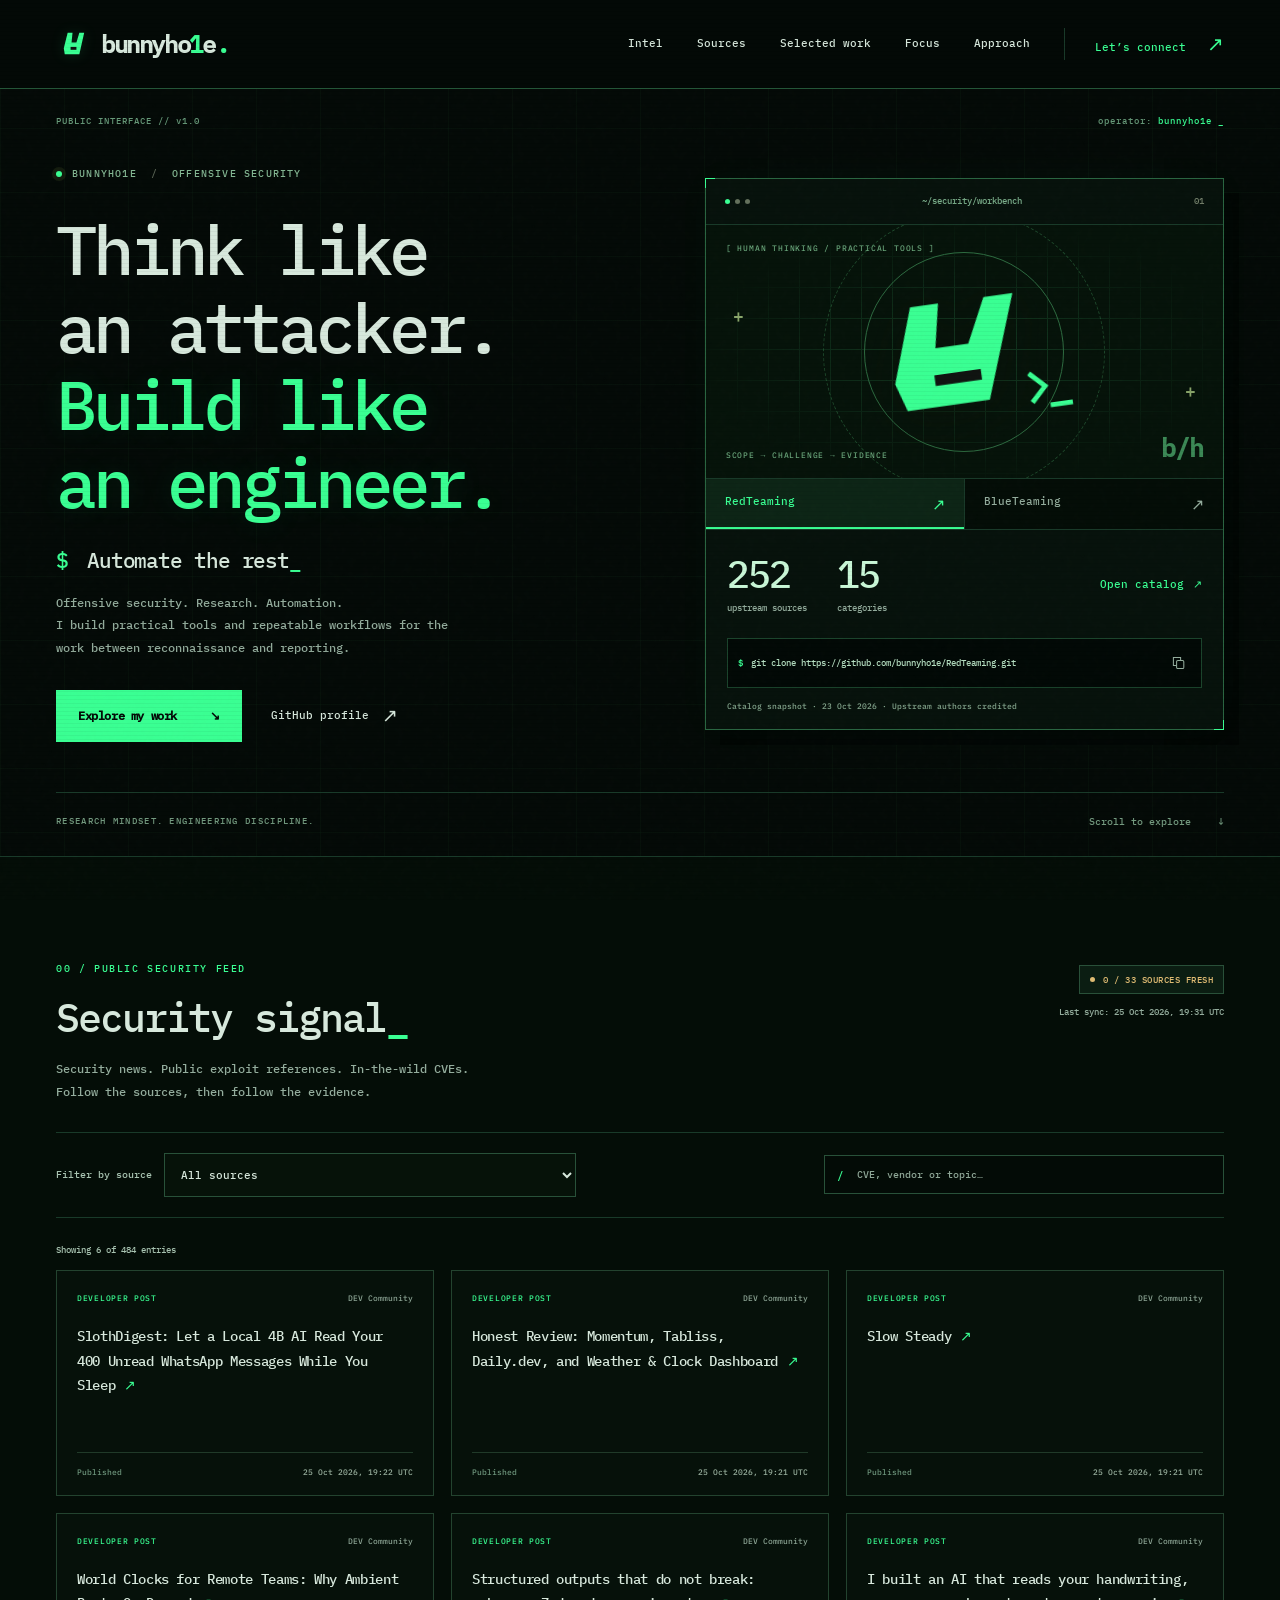
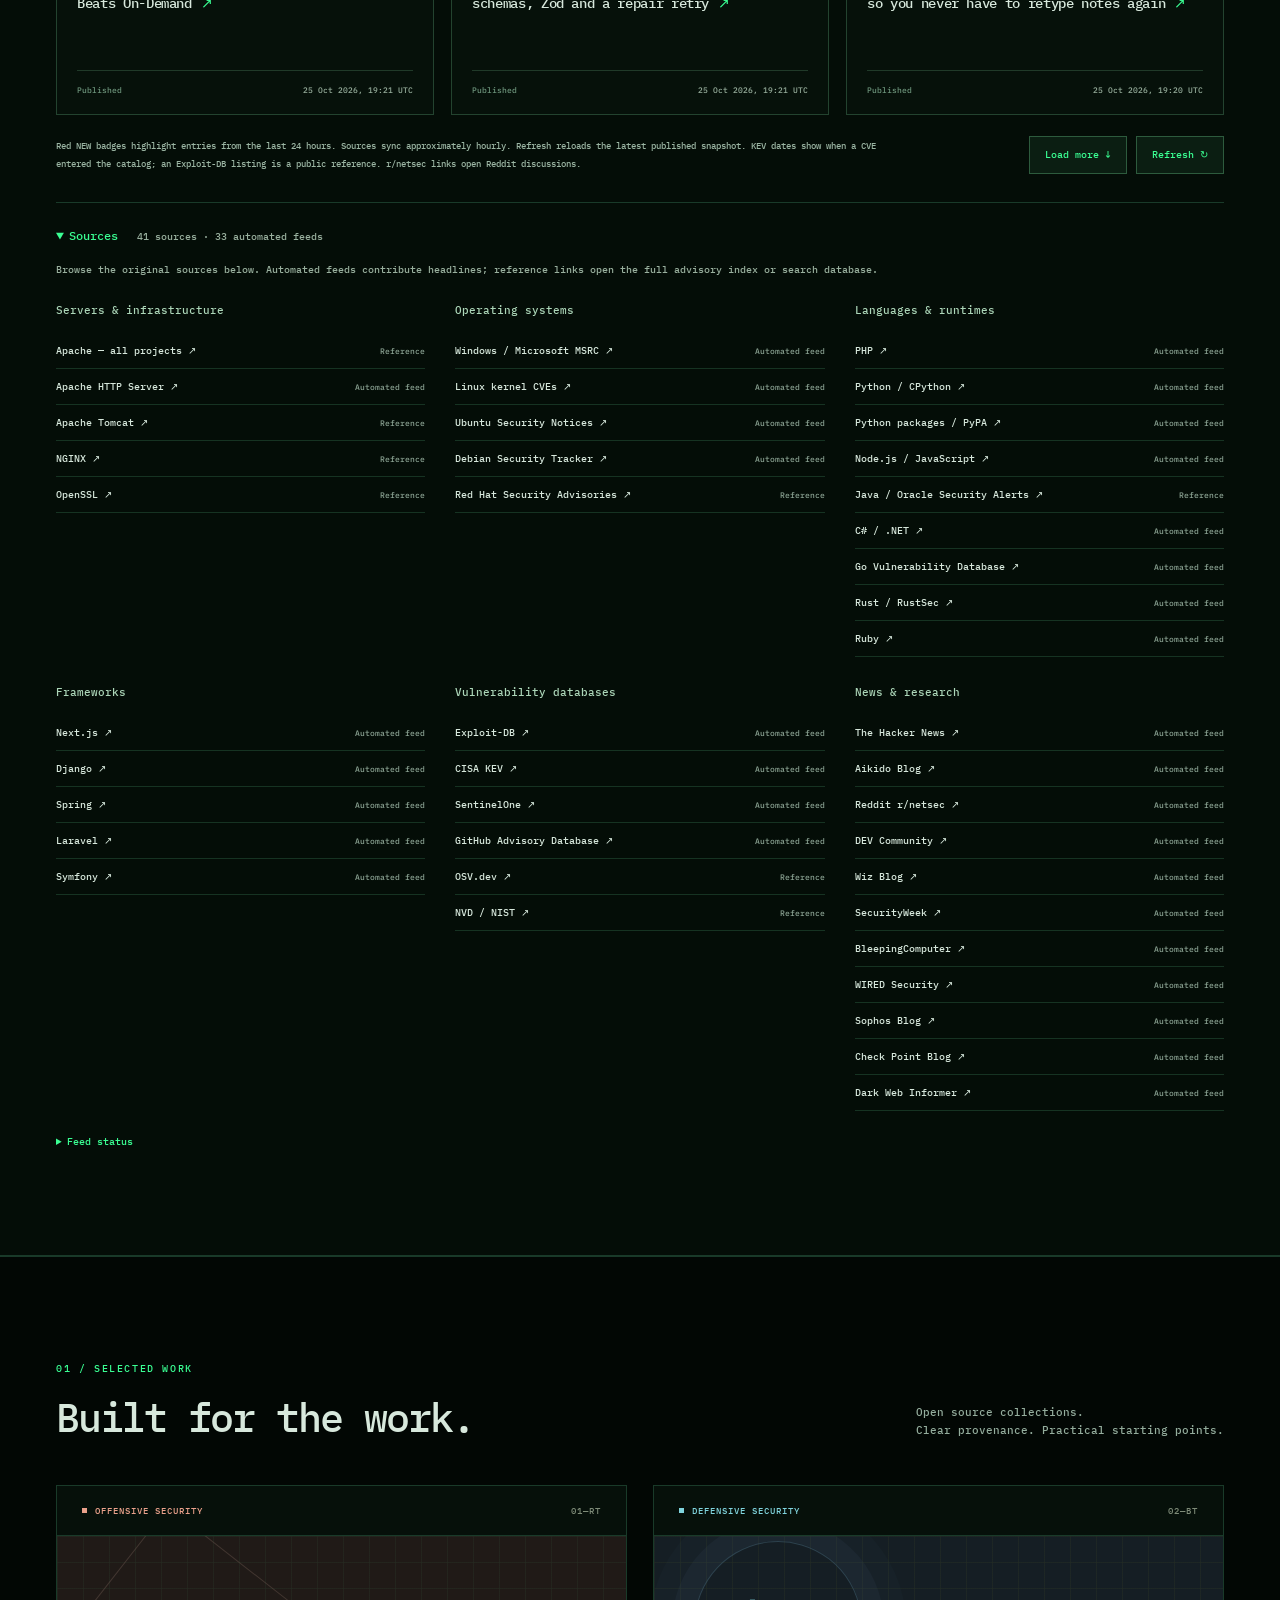
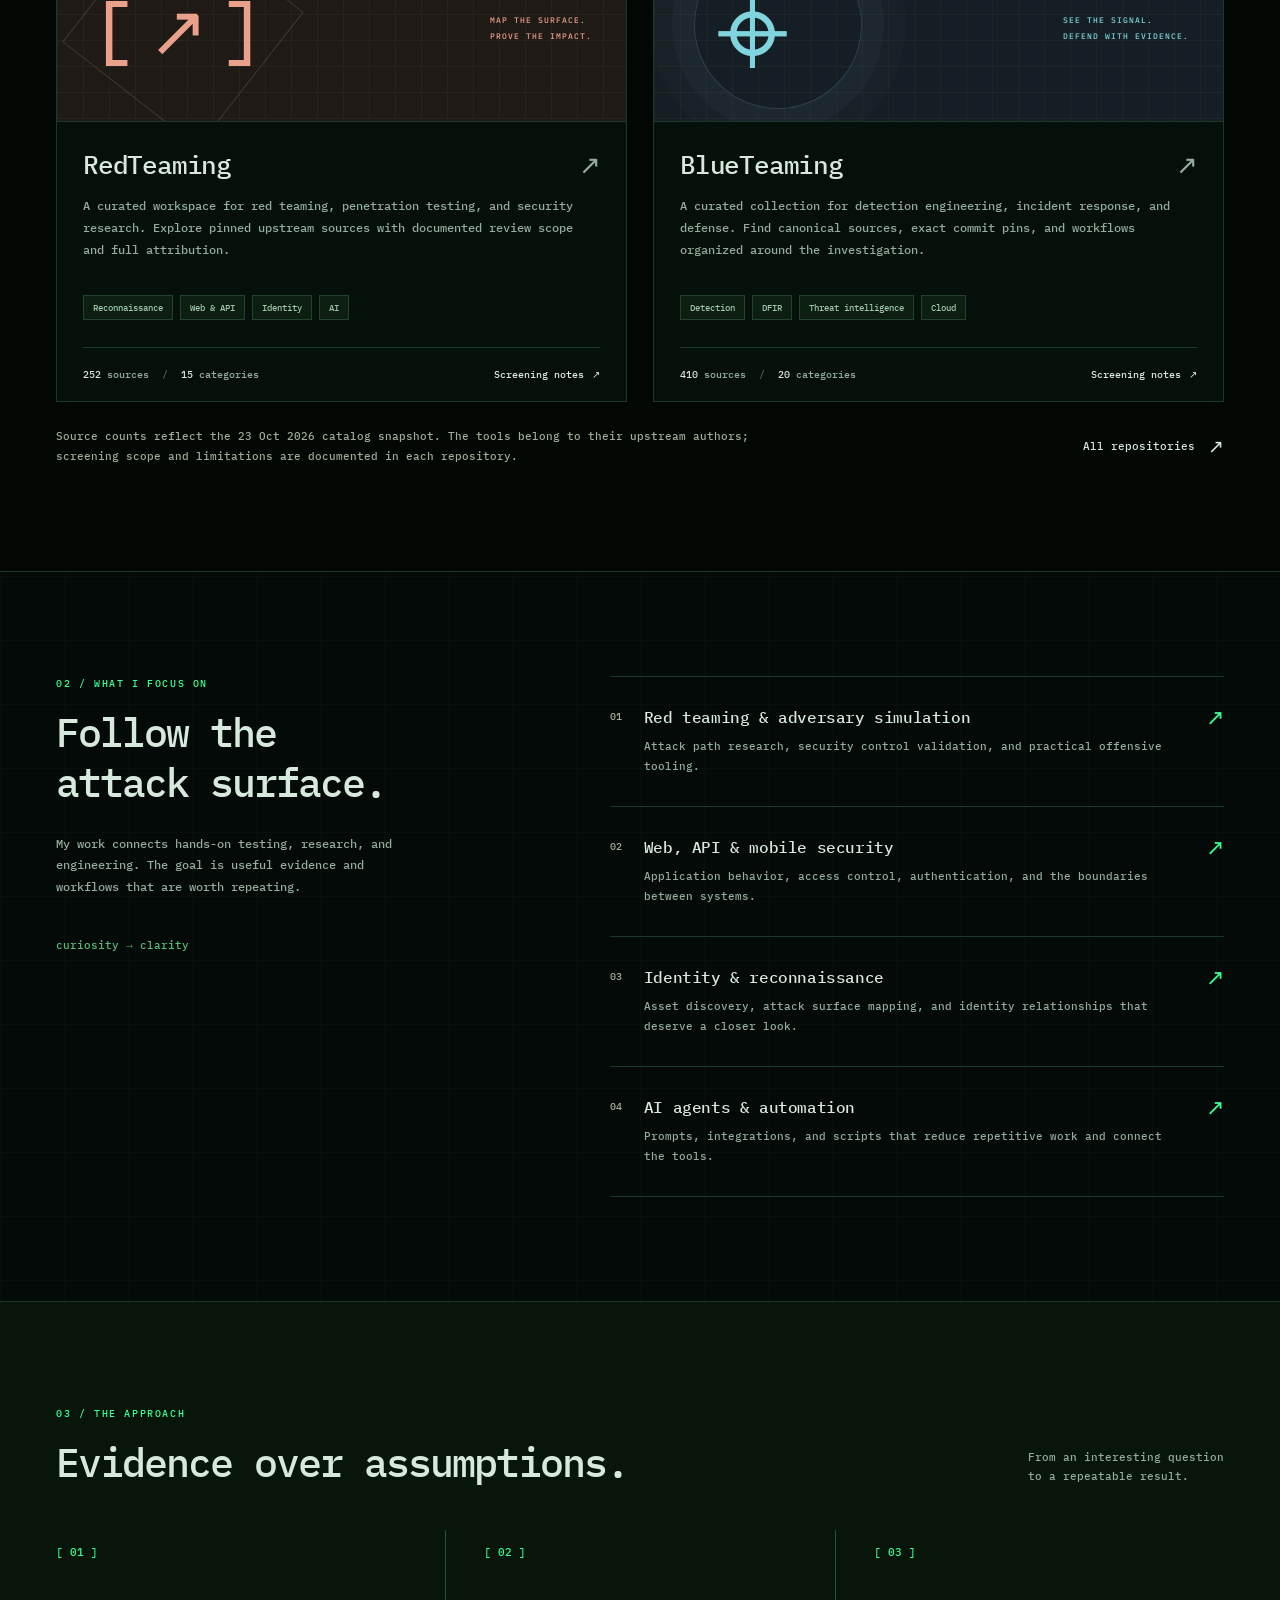
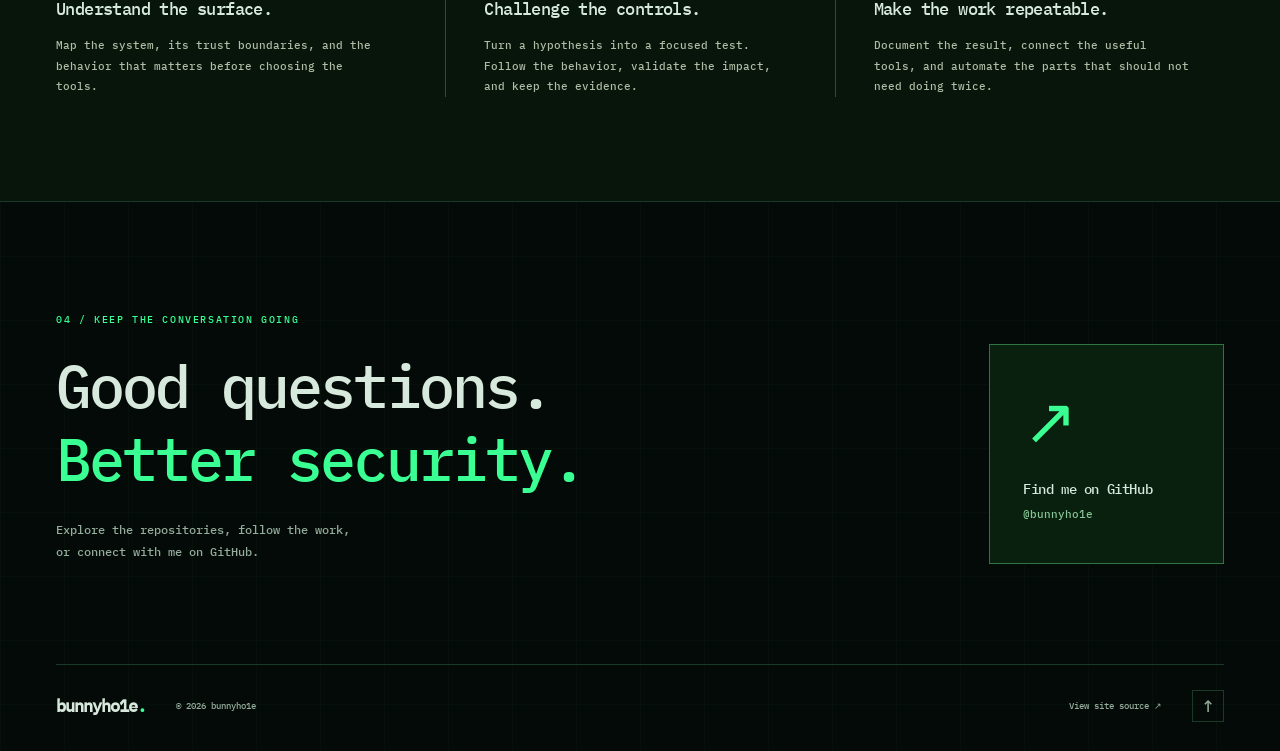
==== commit 446e3904: "Expand security sources with vendor and language advisories Add all 28 requested security source lin" ====
--- a/index.html
+++ b/index.html
@@ -17,9 +17,9 @@
   <link rel="icon" type="image/svg+xml" href="./favicon.svg">
   <link rel="preload" href="./ibm-plex-mono-latin.woff2" as="font" type="font/woff2" crossorigin>
   <link rel="stylesheet" href="./terminal-v2.css">
-  <link rel="stylesheet" href="./signal-feed.css?v=2">
+  <link rel="stylesheet" href="./signal-feed.css?v=3">
   <script src="./site.js" defer></script>
-  <script src="./signal-feed.js?v=10" defer></script>
+  <script src="./signal-feed.js?v=11" defer></script>
 </head>
 <body class="terminal-mode">
   <a class="skip-link" href="#main">Skip to content</a>
@@ -32,7 +32,7 @@
       </a>
       <button class="menu-toggle" type="button" aria-label="Open navigation" aria-expanded="false" aria-controls="site-nav"><span></span><span></span></button>
       <nav class="site-nav" id="site-nav" aria-label="Main navigation">
-        <a href="#intel">Intel</a><a href="#work">Selected work</a><a href="#focus">Focus</a><a href="#approach">Approach</a>
+        <a href="#intel">Intel</a><a href="#sources">Sources</a><a href="#work">Selected work</a><a href="#focus">Focus</a><a href="#approach">Approach</a>
         <a class="nav-contact" href="#contact">Let’s connect <span aria-hidden="true">↗</span></a>
       </nav>
     </div>
@@ -79,12 +79,12 @@
     <section class="signal-section section" id="intel" aria-labelledby="signal-heading" aria-busy="true">
       <div class="container">
         <div class="section-heading"><div><p class="eyebrow section-number">00 / Public security feed</p><h2 id="signal-heading">Security signal<span class="accent">_</span></h2><p class="signal-intro">Security news. Public exploit references. In-the-wild CVEs.<br>Follow the sources, then follow the evidence.</p></div><div class="signal-sync"><span class="signal-health" id="signal-health">CONNECTING TO FEED</span><p id="signal-updated">Last sync: checking…</p></div></div>
-        <div class="signal-controls"><div class="signal-filters" role="group" aria-label="Filter headlines by source"><button class="signal-filter" type="button" data-signal-source="all" aria-pressed="true">All sources</button><button class="signal-filter" type="button" data-signal-source="thn" aria-pressed="false">The Hacker News</button><button class="signal-filter" type="button" data-signal-source="edb" aria-pressed="false">Exploit-DB</button><button class="signal-filter" type="button" data-signal-source="kev" aria-pressed="false">CISA KEV</button><button class="signal-filter" type="button" data-signal-source="aikido" aria-pressed="false">Aikido Blog</button><button class="signal-filter" type="button" data-signal-source="netsec" aria-pressed="false">r/netsec</button><button class="signal-filter" type="button" data-signal-source="devto" aria-pressed="false">DEV Community</button><button class="signal-filter" type="button" data-signal-source="wiz" aria-pressed="false">Wiz Blog</button><button class="signal-filter" type="button" data-signal-source="securityweek" aria-pressed="false">SecurityWeek</button><button class="signal-filter" type="button" data-signal-source="bleeping" aria-pressed="false">BleepingComputer</button><button class="signal-filter" type="button" data-signal-source="wired" aria-pressed="false">WIRED Security</button><button class="signal-filter" type="button" data-signal-source="sophos" aria-pressed="false">Sophos Blog</button><button class="signal-filter" type="button" data-signal-source="checkpoint" aria-pressed="false">Check Point Blog</button><button class="signal-filter" type="button" data-signal-source="darkwebinformer" aria-pressed="false">Dark Web Informer</button><button class="signal-filter" type="button" data-signal-source="sentinelone" aria-pressed="false">SentinelOne</button></div><label class="signal-search"><span aria-hidden="true">/</span><span class="sr-only">Search headlines, CVEs, vendors or topics</span><input id="signal-search" type="search" placeholder="CVE, vendor or topic…" autocomplete="off" maxlength="160"></label></div>
+        <div class="signal-controls"><!-- SOURCE_FILTERS_START --><label class="signal-source-select"><span>Filter by source</span><select id="signal-source-select"><option value="all">All sources</option><optgroup label="Servers &amp; infrastructure"><option value="httpd" data-category="advisory">Apache HTTP Server</option></optgroup><optgroup label="Operating systems"><option value="msrc" data-category="advisory">Windows / Microsoft MSRC</option><option value="kernel" data-category="advisory">Linux kernel CVEs</option><option value="ubuntu" data-category="advisory">Ubuntu Security Notices</option><option value="debian" data-category="advisory">Debian Security Tracker</option></optgroup><optgroup label="Languages &amp; runtimes"><option value="php" data-category="release">PHP</option><option value="python" data-category="advisory">Python / CPython</option><option value="pypa" data-category="database_update">Python packages / PyPA</option><option value="nodejs" data-category="advisory">Node.js / JavaScript</option><option value="dotnet" data-category="advisory">C# / .NET</option><option value="go" data-category="advisory">Go Vulnerability Database</option><option value="rust" data-category="advisory">Rust / RustSec</option><option value="ruby" data-category="advisory">Ruby</option></optgroup><optgroup label="Frameworks"><option value="nextjs" data-category="advisory">Next.js</option><option value="django" data-category="advisory">Django</option><option value="spring" data-category="advisory">Spring</option><option value="laravel" data-category="advisory">Laravel</option><option value="symfony" data-category="advisory">Symfony</option></optgroup><optgroup label="Vulnerability databases"><option value="edb" data-category="exploit">Exploit-DB</option><option value="kev" data-category="exploited">CISA KEV</option><option value="sentinelone" data-category="vulnerability">SentinelOne</option><option value="github" data-category="advisory">GitHub Advisory Database</option></optgroup><optgroup label="News &amp; research"><option value="thn" data-category="news">The Hacker News</option><option value="aikido" data-category="news">Aikido Blog</option><option value="netsec" data-category="community">Reddit r/netsec</option><option value="devto" data-category="development">DEV Community</option><option value="wiz" data-category="news">Wiz Blog</option><option value="securityweek" data-category="news">SecurityWeek</option><option value="bleeping" data-category="news">BleepingComputer</option><option value="wired" data-category="news">WIRED Security</option><option value="sophos" data-category="news">Sophos Blog</option><option value="checkpoint" data-category="news">Check Point Blog</option><option value="darkwebinformer" data-category="news">Dark Web Informer</option></optgroup></select></label><!-- SOURCE_FILTERS_END --><label class="signal-search"><span aria-hidden="true">/</span><span class="sr-only">Search headlines, CVEs, vendors or topics</span><input id="signal-search" type="search" placeholder="CVE, vendor or topic…" autocomplete="off" maxlength="160"></label></div>
         <p class="signal-results" id="signal-result" role="status" aria-live="polite">Loading public feeds…</p>
         <div class="signal-grid" id="signal-cards"></div>
         <div class="signal-footer"><p>Red NEW badges highlight entries from the last 24 hours. Sources sync approximately hourly. Refresh reloads the latest published snapshot. KEV dates show when a CVE entered the catalog; an Exploit-DB listing is a public reference. r/netsec links open Reddit discussions.</p><div class="signal-actions"><button id="signal-more" class="signal-action" type="button" hidden>Load more ↓</button><button id="signal-refresh" class="signal-action" type="button">Refresh ↻</button></div></div>
-        <div class="signal-source-links"><span>ORIGINAL SOURCES /</span><a href="https://thehackernews.com/" target="_blank" rel="noopener noreferrer">The Hacker News ↗</a><a href="https://www.exploit-db.com/" target="_blank" rel="noopener noreferrer">Exploit-DB ↗</a><a href="https://www.cisa.gov/known-exploited-vulnerabilities-catalog" target="_blank" rel="noopener noreferrer">CISA KEV ↗</a><a href="https://www.aikido.dev/blog" target="_blank" rel="noopener noreferrer">Aikido Blog ↗</a><a href="https://www.reddit.com/r/netsec/" target="_blank" rel="noopener noreferrer">Reddit r/netsec ↗</a><a href="https://dev.to/" target="_blank" rel="noopener noreferrer">DEV Community ↗</a><a href="https://www.wiz.io/blog" target="_blank" rel="noopener noreferrer">Wiz Blog ↗</a><a href="https://www.securityweek.com/" target="_blank" rel="noopener noreferrer">SecurityWeek ↗</a><a href="https://www.bleepingcomputer.com/" target="_blank" rel="noopener noreferrer">BleepingComputer ↗</a><a href="https://www.wired.com/category/security/" target="_blank" rel="noopener noreferrer">WIRED Security ↗</a><a href="https://www.sophos.com/en-us/blog" target="_blank" rel="noopener noreferrer">Sophos Blog ↗</a><a href="https://blog.checkpoint.com/" target="_blank" rel="noopener noreferrer">Check Point Blog ↗</a><a href="https://darkwebinformer.com/" target="_blank" rel="noopener noreferrer">Dark Web Informer ↗</a><a href="https://www.sentinelone.com/vulnerability-database/" target="_blank" rel="noopener noreferrer">SentinelOne Vulnerability DB ↗</a></div>
-        <p class="signal-source-status" id="signal-source-status">Checking source status…</p>
+        <!-- SOURCE_DIRECTORY_START --><details class="signal-source-directory" id="sources" open><summary>Sources <span>41 sources · 33 automated feeds</span></summary><p>Browse the original sources below. Automated feeds contribute headlines; reference links open the full advisory index or search database.</p><div class="signal-directory-grid"><section class="signal-directory-group"><h3>Servers &amp; infrastructure</h3><a data-source-id="apache" href="https://security.apache.org/projects/" target="_blank" rel="noopener noreferrer"><span>Apache — all projects ↗</span><small>Reference</small></a><a data-source-id="httpd" href="https://httpd.apache.org/security/vulnerabilities_24.html" target="_blank" rel="noopener noreferrer"><span>Apache HTTP Server ↗</span><small>Automated feed</small></a><a data-source-id="tomcat" href="https://tomcat.apache.org/security.html" target="_blank" rel="noopener noreferrer"><span>Apache Tomcat ↗</span><small>Reference</small></a><a data-source-id="nginx" href="https://nginx.org/en/security_advisories.html" target="_blank" rel="noopener noreferrer"><span>NGINX ↗</span><small>Reference</small></a><a data-source-id="openssl" href="https://openssl-library.org/news/vulnerabilities/" target="_blank" rel="noopener noreferrer"><span>OpenSSL ↗</span><small>Reference</small></a></section><section class="signal-directory-group"><h3>Operating systems</h3><a data-source-id="msrc" href="https://msrc.microsoft.com/update-guide/en-us/" target="_blank" rel="noopener noreferrer"><span>Windows / Microsoft MSRC ↗</span><small>Automated feed</small></a><a data-source-id="kernel" href="https://lore.kernel.org/linux-cve-announce/" target="_blank" rel="noopener noreferrer"><span>Linux kernel CVEs ↗</span><small>Automated feed</small></a><a data-source-id="ubuntu" href="https://ubuntu.com/security/notices" target="_blank" rel="noopener noreferrer"><span>Ubuntu Security Notices ↗</span><small>Automated feed</small></a><a data-source-id="debian" href="https://security-tracker.debian.org/tracker/" target="_blank" rel="noopener noreferrer"><span>Debian Security Tracker ↗</span><small>Automated feed</small></a><a data-source-id="redhat" href="https://access.redhat.com/security/security-updates/security-advisories" target="_blank" rel="noopener noreferrer"><span>Red Hat Security Advisories ↗</span><small>Reference</small></a></section><section class="signal-directory-group"><h3>Languages &amp; runtimes</h3><a data-source-id="php" href="https://www.php.net/ChangeLog-8.php" target="_blank" rel="noopener noreferrer"><span>PHP ↗</span><small>Automated feed</small></a><a data-source-id="python" href="https://www.python.org/dev/security/" target="_blank" rel="noopener noreferrer"><span>Python / CPython ↗</span><small>Automated feed</small></a><a data-source-id="pypa" href="https://github.com/pypa/advisory-database" target="_blank" rel="noopener noreferrer"><span>Python packages / PyPA ↗</span><small>Automated feed</small></a><a data-source-id="nodejs" href="https://nodejs.org/en/blog/vulnerability" target="_blank" rel="noopener noreferrer"><span>Node.js / JavaScript ↗</span><small>Automated feed</small></a><a data-source-id="java" href="https://www.oracle.com/security-alerts/" target="_blank" rel="noopener noreferrer"><span>Java / Oracle Security Alerts ↗</span><small>Reference</small></a><a data-source-id="dotnet" href="https://github.com/dotnet/announcements/labels/Security" target="_blank" rel="noopener noreferrer"><span>C# / .NET ↗</span><small>Automated feed</small></a><a data-source-id="go" href="https://pkg.go.dev/vuln/" target="_blank" rel="noopener noreferrer"><span>Go Vulnerability Database ↗</span><small>Automated feed</small></a><a data-source-id="rust" href="https://rustsec.org/advisories/" target="_blank" rel="noopener noreferrer"><span>Rust / RustSec ↗</span><small>Automated feed</small></a><a data-source-id="ruby" href="https://www.ruby-lang.org/en/security/" target="_blank" rel="noopener noreferrer"><span>Ruby ↗</span><small>Automated feed</small></a></section><section class="signal-directory-group"><h3>Frameworks</h3><a data-source-id="nextjs" href="https://github.com/vercel/next.js/security/advisories" target="_blank" rel="noopener noreferrer"><span>Next.js ↗</span><small>Automated feed</small></a><a data-source-id="django" href="https://www.djangoproject.com/weblog/" target="_blank" rel="noopener noreferrer"><span>Django ↗</span><small>Automated feed</small></a><a data-source-id="spring" href="https://spring.io/security/" target="_blank" rel="noopener noreferrer"><span>Spring ↗</span><small>Automated feed</small></a><a data-source-id="laravel" href="https://github.com/laravel/framework/security/advisories" target="_blank" rel="noopener noreferrer"><span>Laravel ↗</span><small>Automated feed</small></a><a data-source-id="symfony" href="https://symfony.com/blog/category/security-advisories" target="_blank" rel="noopener noreferrer"><span>Symfony ↗</span><small>Automated feed</small></a></section><section class="signal-directory-group"><h3>Vulnerability databases</h3><a data-source-id="edb" href="https://www.exploit-db.com/" target="_blank" rel="noopener noreferrer"><span>Exploit-DB ↗</span><small>Automated feed</small></a><a data-source-id="kev" href="https://www.cisa.gov/known-exploited-vulnerabilities-catalog" target="_blank" rel="noopener noreferrer"><span>CISA KEV ↗</span><small>Automated feed</small></a><a data-source-id="sentinelone" href="https://www.sentinelone.com/vulnerability-database/" target="_blank" rel="noopener noreferrer"><span>SentinelOne ↗</span><small>Automated feed</small></a><a data-source-id="github" href="https://github.com/advisories" target="_blank" rel="noopener noreferrer"><span>GitHub Advisory Database ↗</span><small>Automated feed</small></a><a data-source-id="osv" href="https://osv.dev/" target="_blank" rel="noopener noreferrer"><span>OSV.dev ↗</span><small>Reference</small></a><a data-source-id="nvd" href="https://nvd.nist.gov/vuln/search" target="_blank" rel="noopener noreferrer"><span>NVD / NIST ↗</span><small>Reference</small></a></section><section class="signal-directory-group"><h3>News &amp; research</h3><a data-source-id="thn" href="https://thehackernews.com/" target="_blank" rel="noopener noreferrer"><span>The Hacker News ↗</span><small>Automated feed</small></a><a data-source-id="aikido" href="https://www.aikido.dev/blog" target="_blank" rel="noopener noreferrer"><span>Aikido Blog ↗</span><small>Automated feed</small></a><a data-source-id="netsec" href="https://www.reddit.com/r/netsec/" target="_blank" rel="noopener noreferrer"><span>Reddit r/netsec ↗</span><small>Automated feed</small></a><a data-source-id="devto" href="https://dev.to/" target="_blank" rel="noopener noreferrer"><span>DEV Community ↗</span><small>Automated feed</small></a><a data-source-id="wiz" href="https://www.wiz.io/blog" target="_blank" rel="noopener noreferrer"><span>Wiz Blog ↗</span><small>Automated feed</small></a><a data-source-id="securityweek" href="https://www.securityweek.com/" target="_blank" rel="noopener noreferrer"><span>SecurityWeek ↗</span><small>Automated feed</small></a><a data-source-id="bleeping" href="https://www.bleepingcomputer.com/" target="_blank" rel="noopener noreferrer"><span>BleepingComputer ↗</span><small>Automated feed</small></a><a data-source-id="wired" href="https://www.wired.com/category/security/" target="_blank" rel="noopener noreferrer"><span>WIRED Security ↗</span><small>Automated feed</small></a><a data-source-id="sophos" href="https://www.sophos.com/en-us/blog" target="_blank" rel="noopener noreferrer"><span>Sophos Blog ↗</span><small>Automated feed</small></a><a data-source-id="checkpoint" href="https://blog.checkpoint.com/" target="_blank" rel="noopener noreferrer"><span>Check Point Blog ↗</span><small>Automated feed</small></a><a data-source-id="darkwebinformer" href="https://darkwebinformer.com/" target="_blank" rel="noopener noreferrer"><span>Dark Web Informer ↗</span><small>Automated feed</small></a></section></div></details><!-- SOURCE_DIRECTORY_END -->
+        <details class="signal-status-details"><summary>Feed status</summary><p class="signal-source-status" id="signal-source-status">Checking source status…</p></details>
         <noscript><p class="signal-empty">Enable JavaScript to load and filter headlines, or open the original source links above.</p></noscript>
       </div>
     </section>
--- a/signal-feed.css
+++ b/signal-feed.css
@@ -1,4 +1,7 @@
 .signal-section{background:#040d07;border-block:1px solid var(--line)}.signal-section .section-heading{align-items:flex-start;margin-bottom:28px}.signal-section .section-heading h2{margin-bottom:16px}.signal-intro{color:var(--muted);font:400 12px/1.9 var(--mono);max-width:680px;margin:0}.signal-sync{text-align:right;flex:none;padding-top:3px}.signal-health{display:inline-flex;align-items:center;gap:8px;padding:7px 10px;border:1px solid #295039;background:#0b1d12;font:400 9px/1.5 var(--mono);letter-spacing:.5px;color:#dfbb73}.signal-health:before{content:'';width:5px;height:5px;background:currentColor;border-radius:50%}.signal-health[data-fresh=true]{color:var(--accent);border-color:#266542}.signal-sync>p{font:400 9px/1.8 var(--mono);color:var(--muted);margin:10px 0 0}.signal-controls{display:flex;justify-content:space-between;align-items:center;gap:20px;padding:20px 0;border-block:1px solid var(--line);margin-bottom:24px}.signal-filters{display:flex;flex-wrap:wrap;gap:7px}.signal-filter{color:#9ab9a5;background:#061209;border:1px solid #21422e;padding:9px 12px;font:400 10px/1.5 var(--mono);transition:color .15s,background .15s,border-color .15s}.signal-filter[aria-pressed=true]{color:#031007;background:var(--accent);border-color:var(--accent)}.signal-filter:hover:not([aria-pressed=true]){color:var(--accent);border-color:#3a7750}.signal-search{display:flex;align-items:center;gap:11px;min-width:290px;max-width:400px;border:1px solid #285139;background:#030b06;padding:9px 12px;flex:1}.signal-search>span{font:400 11px var(--mono);color:var(--accent)}.signal-search input{appearance:none;border:0;outline:0;background:transparent;color:var(--text);font:400 10px/1.7 var(--mono);min-width:0;width:100%}.signal-search:focus-within{outline:2px solid var(--accent);outline-offset:3px}.signal-search input::placeholder{color:#8ea696}.signal-grid{display:grid;grid-template-columns:repeat(3,minmax(0,1fr));gap:17px}.signal-card{display:flex;flex-direction:column;border:1px solid #23432f;background:#06110a;padding:21px 20px 16px;min-width:0;transition:border-color .2s,transform .2s}.signal-card:hover{border-color:#3e8b59;transform:translateY(-2px)}.signal-card-top{display:flex;flex-wrap:wrap;justify-content:space-between;gap:7px 12px;align-items:center;font:400 8px/1.6 var(--mono)}.signal-type{color:var(--accent);letter-spacing:.7px}.signal-card-source{color:#8ea696}.signal-card[data-source=edb] .signal-type{color:#e8ab8e}.signal-card[data-source=kev] .signal-type{color:#89d7e0}.signal-card h3{font:400 14px/1.75 var(--mono);letter-spacing:-.35px;margin:19px 0 16px;flex:1}.signal-card h3 a{overflow-wrap:anywhere}.signal-card h3 a:hover{color:var(--accent)}.signal-link-arrow{color:var(--accent);margin-left:9px}.signal-details{display:flex;flex-wrap:wrap;gap:6px;min-height:20px;margin-bottom:18px}.signal-cve,.signal-ransomware{font:400 8px/1.5 var(--mono);padding:4px 6px;border:1px solid #264a33;background:#0b2112;color:#add0b7;overflow-wrap:anywhere}.signal-ransomware{color:#e5b583;border-color:#60452e;background:#21160a}.signal-card-bottom{border-top:1px solid #203a29;padding-top:13px;display:flex;justify-content:space-between;flex-wrap:wrap;gap:5px 10px;color:#99b09e;font:400 8px/1.7 var(--mono)}.signal-card-bottom>span{color:#6e967d}.signal-empty{grid-column:1/-1;border:1px dashed #335d40;padding:32px 24px;color:#a7c2b0;font:400 12px/1.9 var(--mono);margin:0}.signal-footer{display:flex;justify-content:space-between;gap:25px;margin-top:21px;align-items:center}.signal-footer p{font:400 9px/1.9 var(--mono);color:#9bb5a3;margin:0;max-width:850px}.signal-actions{display:flex;gap:9px;flex:none}.signal-action{border:1px solid #2d5b3d;background:#0b1e12;color:var(--accent);font:400 10px/1.5 var(--mono);padding:10px 15px;min-height:38px}.signal-action:hover{background:#13311c}.signal-action:disabled{opacity:.6}.signal-action[hidden]{display:none}.signal-source-links{display:flex;gap:19px;flex-wrap:wrap;margin-top:24px;padding-top:20px;border-top:1px solid var(--line);font:400 9px/1.6 var(--mono);color:#92ac9b}.signal-source-links>a{color:var(--text)}.signal-source-links>a:hover{color:var(--accent)}.signal-source-status{font:400 8px/1.9 var(--mono);color:#87a490;margin:14px 0 0}.signal-results{font:400 9px/1.7 var(--mono);color:#a8c3b1;margin:0 0 13px}
 .signal-card.is-new{border-color:#87404a;box-shadow:inset 3px 0 0 #ff6478;background:linear-gradient(135deg,rgba(130,30,49,.16),transparent 75%),#06110a}.signal-card.is-new:hover{border-color:#ff7a8c}.signal-new{display:inline-flex;align-items:center;gap:5px;border:1px solid #af4e60;background:#36131e;color:#ffc0ca;padding:2px 6px;font:600 9px/1.5 var(--mono);letter-spacing:.8px}.signal-new:before{content:"";width:4px;height:4px;border-radius:50%;background:#ff6478}.signal-new[hidden]{display:none}
+.signal-source-select{display:flex;align-items:center;gap:12px;min-width:0;flex:1;max-width:520px;font:400 10px/1.7 var(--mono);color:#a8c3b1}.signal-source-select>span{flex:none}.signal-source-select select{min-width:0;width:100%;min-height:44px;padding:10px 12px;border:1px solid #285139;background:#061209;color:var(--text);font:400 11px/1.5 var(--mono)}.signal-source-select select:focus-visible{outline:2px solid var(--accent);outline-offset:3px}.signal-source-directory{margin-top:28px;padding-top:22px;border-top:1px solid var(--line);scroll-margin-top:110px}.signal-source-directory>summary,.signal-status-details>summary{cursor:pointer;color:var(--accent);font:400 12px/1.8 var(--mono)}.signal-source-directory>summary>span{color:#99b09e;font-size:10px;margin-left:12px}.signal-source-directory>p{color:#99b09e;font:400 10px/1.9 var(--mono);max-width:850px;margin:14px 0 22px}.signal-directory-grid{display:grid;grid-template-columns:repeat(3,minmax(0,1fr));gap:26px 30px}.signal-directory-group{min-width:0}.signal-directory-group h3{margin:0 0 12px;color:#acd6b8;font:500 11px/1.8 var(--mono)}.signal-directory-group>a{display:flex;justify-content:space-between;align-items:baseline;gap:12px;border-bottom:1px solid #163322;padding:9px 0;color:var(--text);font:400 10px/1.7 var(--mono)}.signal-directory-group>a>span{overflow-wrap:anywhere}.signal-directory-group>a>small{flex:none;color:#8ea696;font-size:8px}.signal-directory-group>a:hover{color:var(--accent)}.signal-status-details{margin-top:22px}.signal-status-details>summary{font-size:10px}
 @media(max-width:1100px){.signal-controls{align-items:flex-start;flex-direction:column;gap:15px}.signal-search{width:100%;max-width:none;min-width:0}.signal-grid{grid-template-columns:repeat(2,minmax(0,1fr))}.signal-card h3{font-size:13px}.signal-footer{align-items:flex-start}.signal-footer p{font-size:8px}}
 @media(max-width:700px){.signal-section .section-heading{display:block}.signal-intro{font-size:11px}.signal-sync{text-align:left;margin-top:23px}.signal-sync>p{font-size:8px}.signal-controls{padding-block:18px}.signal-filter{font-size:9px;padding:8px 9px}.signal-grid{grid-template-columns:1fr;gap:14px}.signal-card{padding:20px 18px 16px}.signal-card h3{font-size:13px}.signal-card-top{font-size:8px}.signal-card-bottom{font-size:8px}.signal-footer{flex-direction:column;gap:16px}.signal-footer p{font-size:9px}.signal-actions{width:100%}.signal-actions>button{flex:1}.signal-source-links{gap:12px 17px;font-size:9px}.signal-source-status{font-size:8px}.site-nav{column-gap:21px}.site-nav.is-open{justify-content:flex-start;column-gap:22px}}
+@media(max-width:1100px){.signal-source-select{width:100%;max-width:none}.signal-directory-grid{grid-template-columns:repeat(2,minmax(0,1fr))}}
+@media(max-width:700px){.signal-source-select{display:block}.signal-source-select>span{display:block;margin-bottom:7px}.signal-source-directory>summary>span{display:block;margin-left:0}.signal-directory-grid{grid-template-columns:1fr;gap:24px}}
